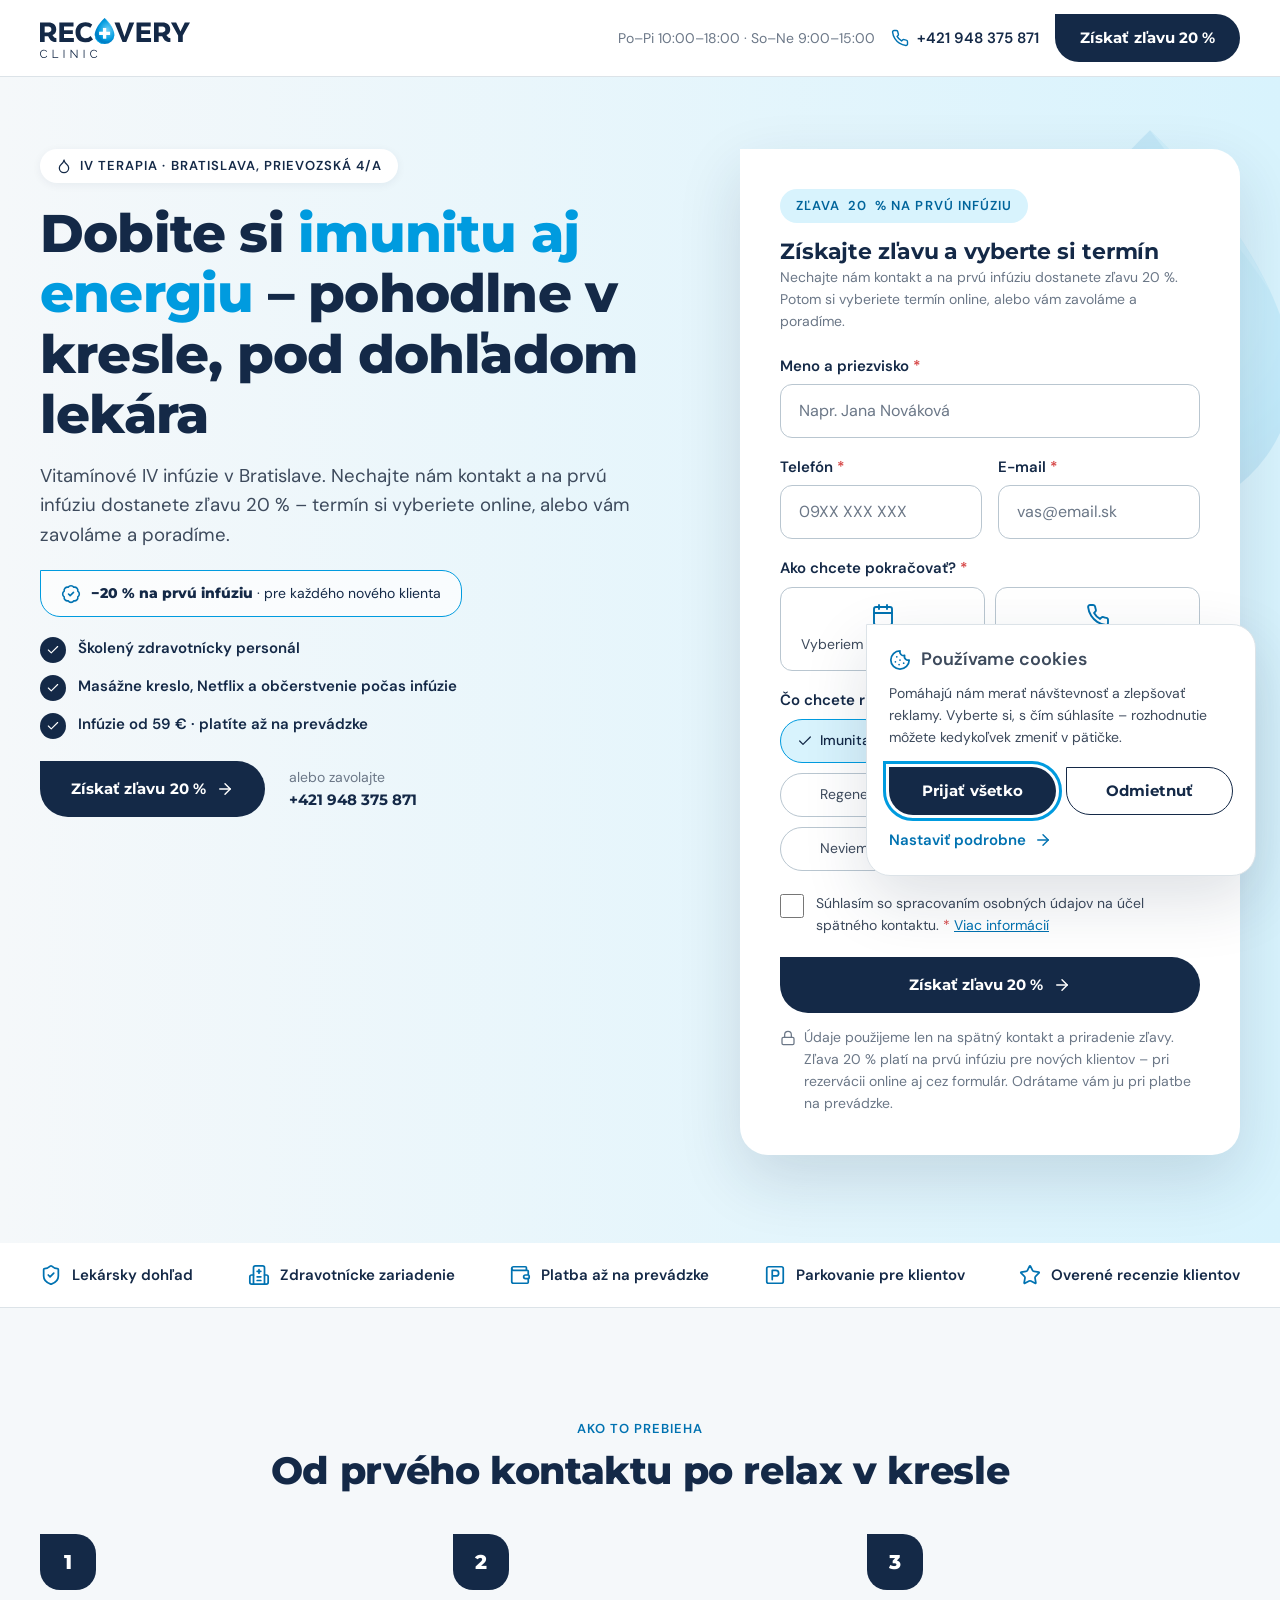
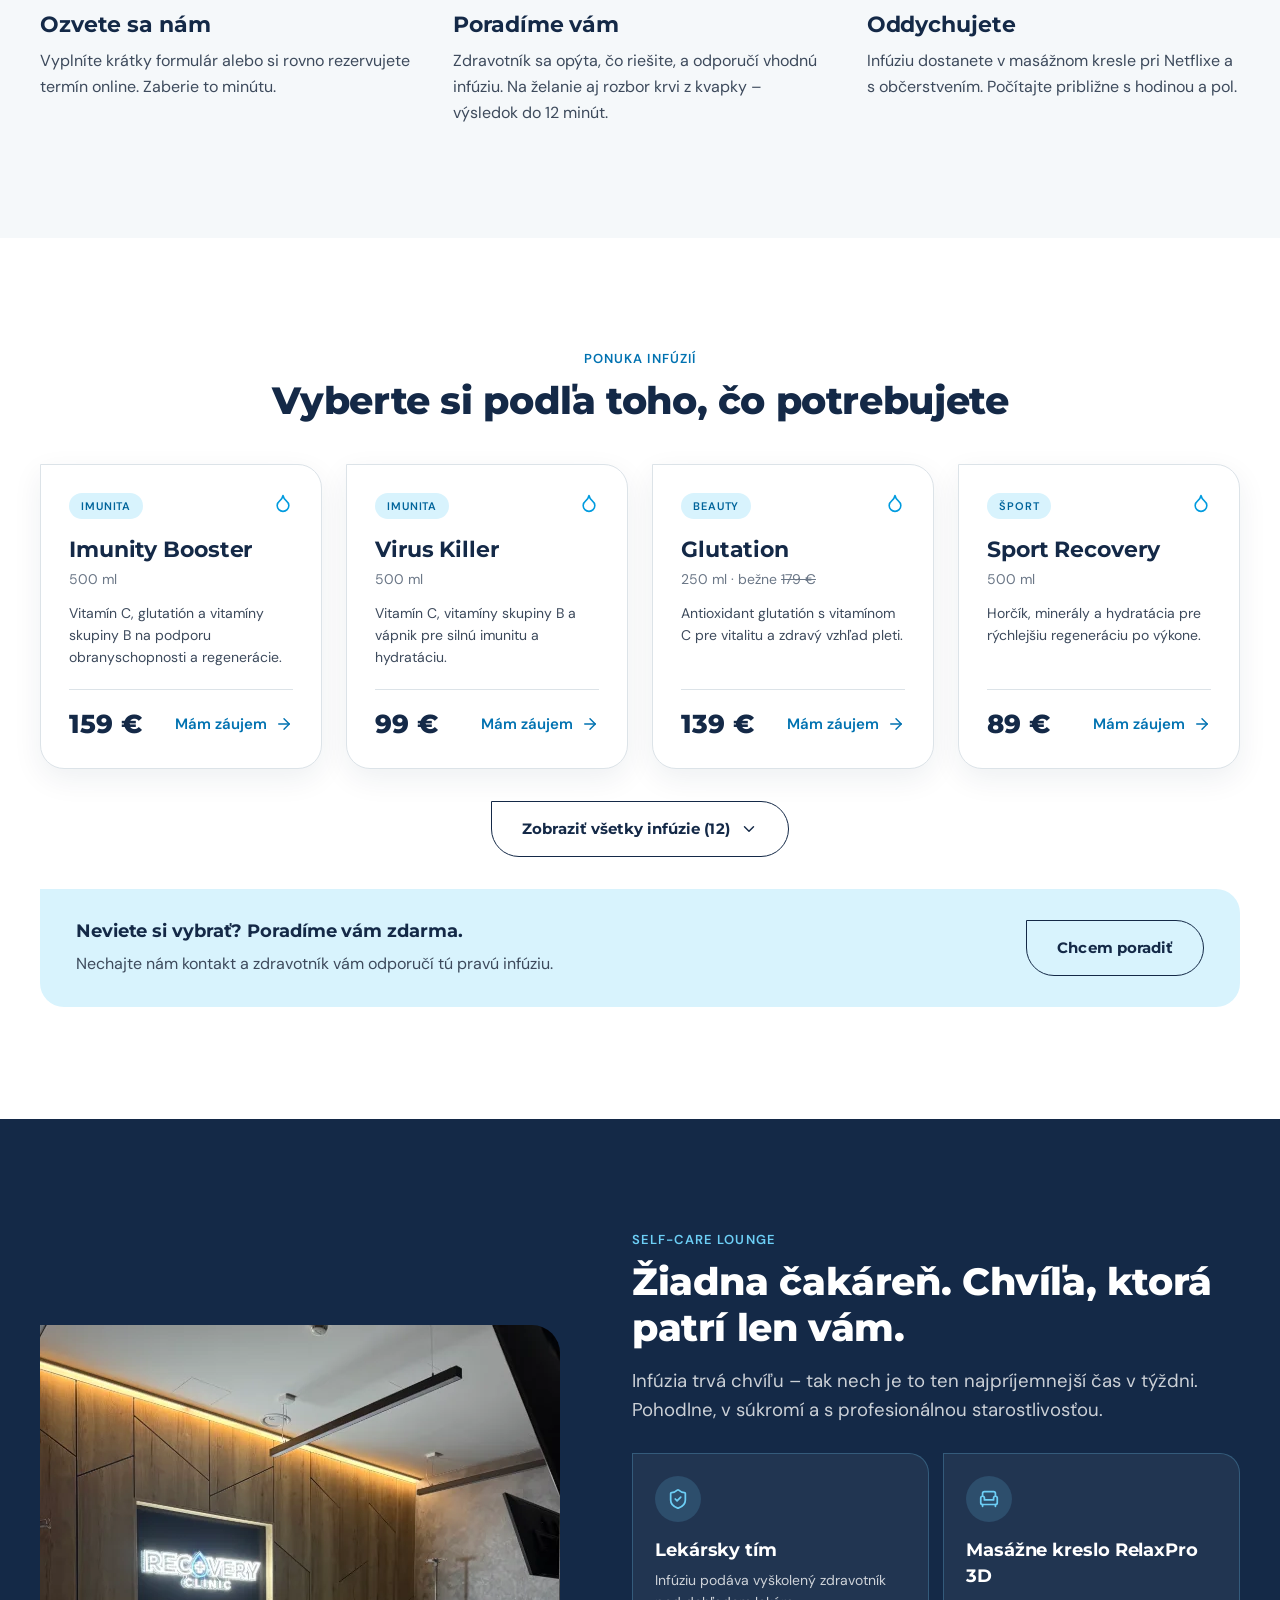
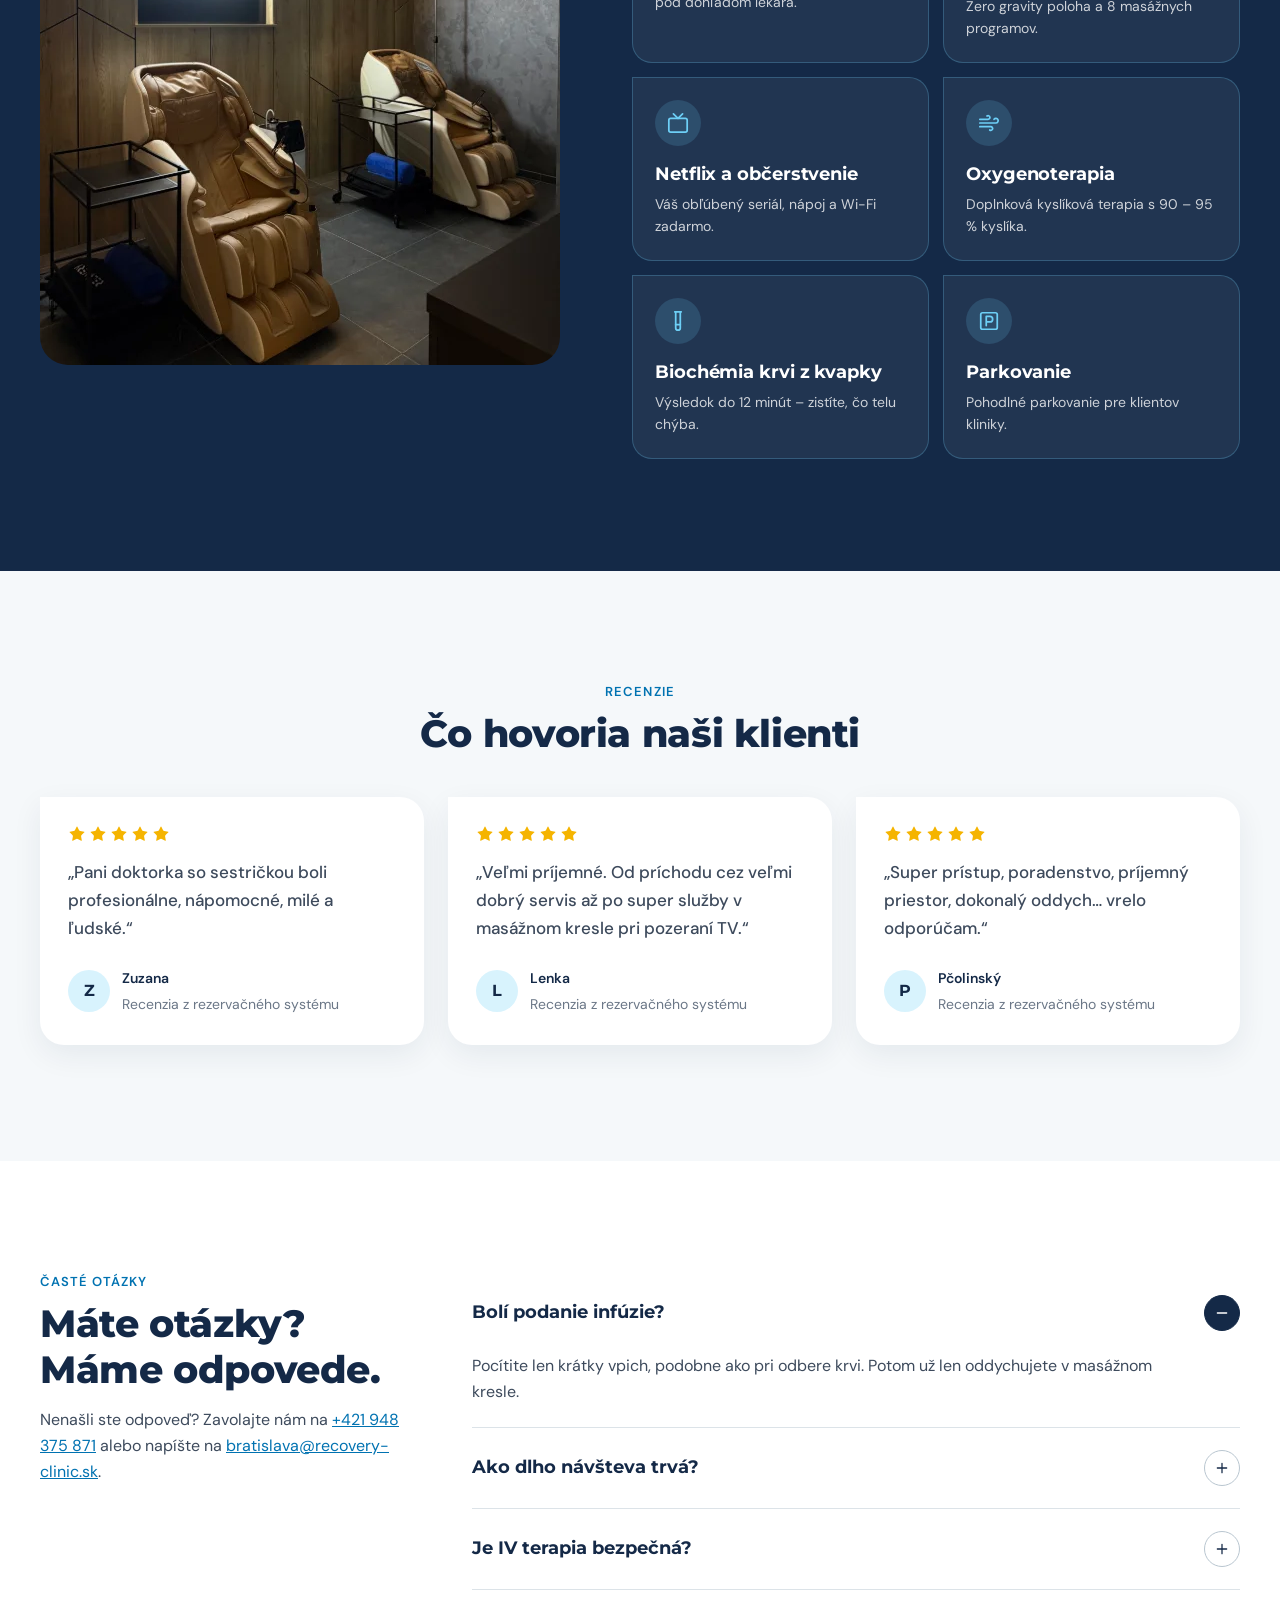
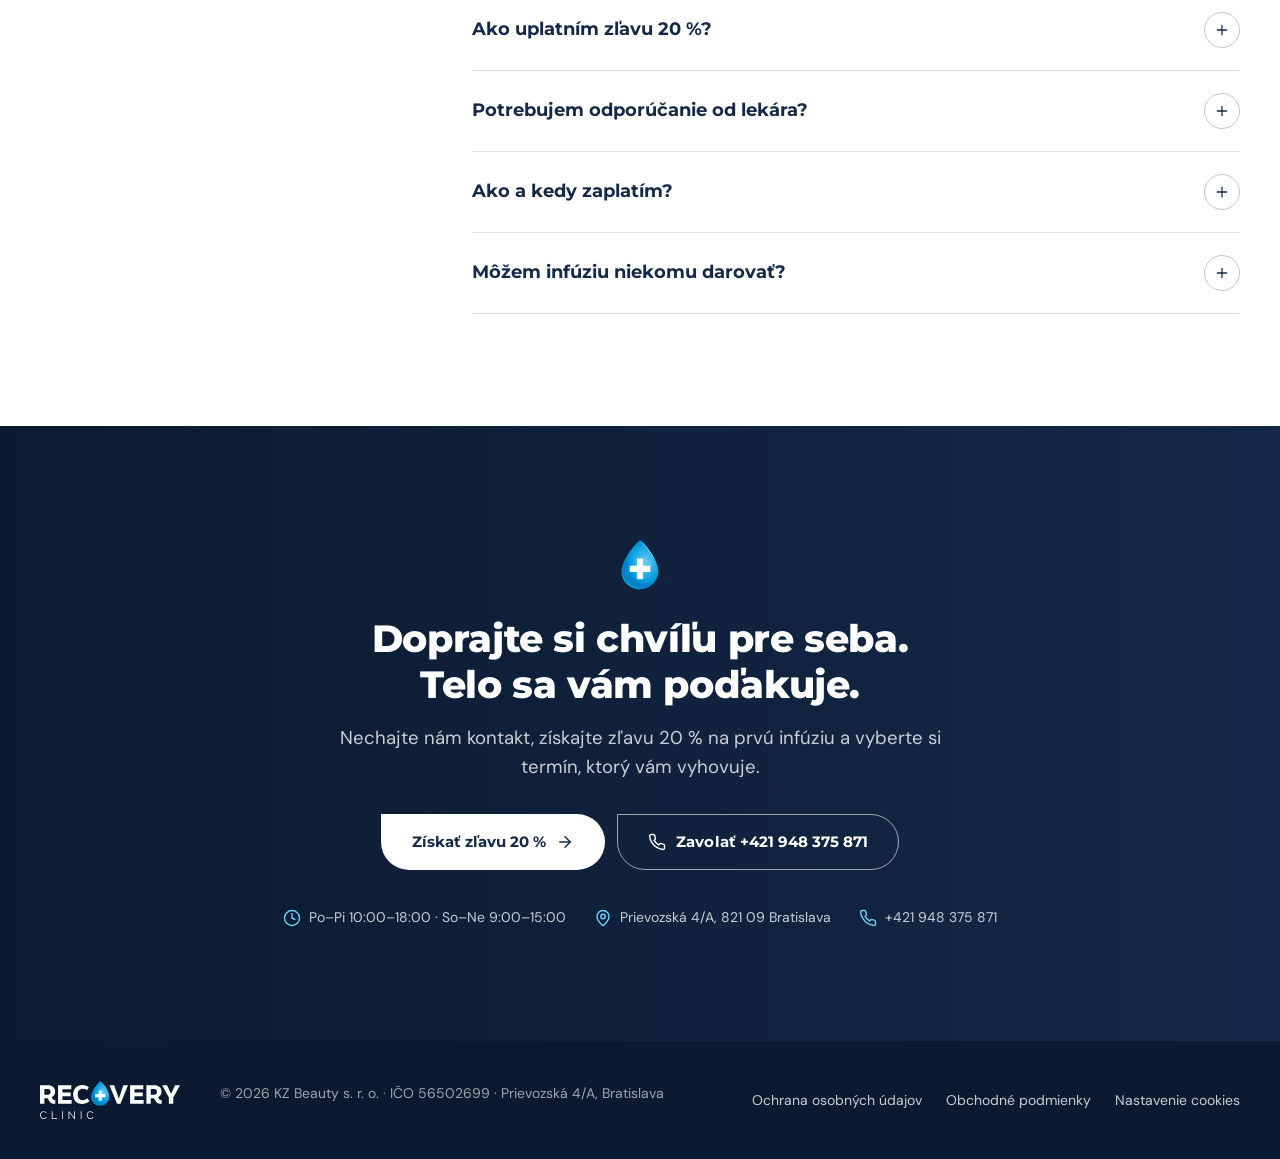
==== index.html @ 376826c5 "fix: load the lounge photo immediately instead of lazily Jumping to the section, as an anchor link d" ====
<!DOCTYPE html>
<html lang="sk">
<head>
  <meta charset="utf-8">
  <meta name="viewport" content="width=device-width, initial-scale=1, viewport-fit=cover">

  <title>IV infúzie Bratislava – zľava 20 % na prvú | Recovery Clinic</title>
  <meta name="description" content="Vitamínové IV infúzie v masážnom kresle, pod dohľadom lekára. Na prvú infúziu máte zľavu 20 % – pri rezervácii online aj cez formulár. Prievozská 4/A.">

  <!-- ===== SEO a zdieľanie ================================================
       POZOR: meta tagy sa čítajú bez JavaScriptu, takže doménu sem treba
       doplniť RUČNE – nedá sa načítať z config.js.
       TODO: domena – nahraď https://TODO-domena.sk skutočnou doménou
       na všetkých 4 miestach nižšie (canonical, og:url, og:image, JSON-LD). -->

  <!-- Stránka je čisto pre PPC. Organické pozície má vlastniť hlavný web
       bratislava.recovery-clinic.sk – indexovaná LP by s ním súperila
       o tie isté dopyty a varianty ?v= by vyrábali duplicity.
       Reklamné systémy (Google AdsBot, Meta) stránku prečítajú aj tak.
       Ak by sa klient rozhodol inak, zmeň na: content="index, follow". -->
  <meta name="robots" content="noindex, follow">
  <link rel="canonical" href="https://TODO-domena.sk/">

  <meta name="theme-color" content="#142947">

  <meta property="og:type" content="website">
  <meta property="og:locale" content="sk_SK">
  <meta property="og:site_name" content="Recovery Clinic Bratislava">
  <meta property="og:title" content="Dobite si imunitu aj energiu – IV infúzie v Bratislave">
  <meta property="og:description" content="Poradíme s výberom infúzie a na prvú máte zľavu 20 % – aj pri rezervácii online. Masážne kreslo, Netflix a lekársky dohľad.">
  <meta property="og:url" content="https://TODO-domena.sk/">
  <!-- TODO: vyexportovať og-image.jpg 1200×630 z Figmy do assets/img/
       a prepnúť na https://TODO-domena.sk/assets/img/og-image.jpg
       Dovtedy dočasne fotka z hlavného webu kliniky. -->
  <meta property="og:image" content="https://bratislava.recovery-clinic.sk/wp-content/uploads/2024/02/WhatsApp-Image-2024-02-21-at-17.47.06-1.jpeg">
  <meta property="og:image:alt" content="Recovery Clinic Bratislava – podávanie IV infúzie v masážnom kresle">
  <meta name="twitter:card" content="summary_large_image">

  <link rel="icon" href="assets/img/favicon.svg" type="image/svg+xml">
  <link rel="apple-touch-icon" href="assets/img/apple-touch-icon.png">

  <!-- Štruktúrované dáta pre vyhľadávače a mapy -->
  <script type="application/ld+json">
  {
    "@context": "https://schema.org",
    "@type": "MedicalClinic",
    "name": "Recovery Clinic Bratislava",
    "url": "https://TODO-domena.sk/",
    "telephone": "+421948375871",
    "email": "bratislava@recovery-clinic.sk",
    "priceRange": "59 € – 199 €",
    "image": "https://bratislava.recovery-clinic.sk/wp-content/uploads/2024/02/WhatsApp-Image-2024-02-21-at-17.47.06-1.jpeg",
    "address": {
      "@type": "PostalAddress",
      "streetAddress": "Prievozská 4/A",
      "addressLocality": "Bratislava",
      "postalCode": "821 09",
      "addressCountry": "SK"
    },
    "geo": {
      "@type": "GeoCoordinates",
      "latitude": 48.145988,
      "longitude": 17.138776
    },
    "openingHoursSpecification": [
      {
        "@type": "OpeningHoursSpecification",
        "dayOfWeek": ["Monday", "Tuesday", "Wednesday", "Thursday", "Friday"],
        "opens": "10:00",
        "closes": "18:00"
      },
      {
        "@type": "OpeningHoursSpecification",
        "dayOfWeek": ["Saturday", "Sunday"],
        "opens": "09:00",
        "closes": "15:00"
      }
    ]
  }
  </script>

  <!-- ===== Consent Mode v2 – predvolený stav =============================
       Musí byť PRED GTM, inak by sa prvé hity odoslali bez súhlasu.
       Všetko okrem nevyhnutných cookies je zakázané, kým návštevník
       nerozhodne. wait_for_update dá GTM 500 ms na uloženú voľbu. -->
  <script>
    window.dataLayer = window.dataLayer || [];
    function gtag(){ dataLayer.push(arguments); }

    gtag('consent', 'default', {
      ad_storage: 'denied',
      ad_user_data: 'denied',
      ad_personalization: 'denied',
      analytics_storage: 'denied',
      functionality_storage: 'granted',
      security_storage: 'granted',
      wait_for_update: 500
    });
    gtag('set', 'ads_data_redaction', true);
    gtag('set', 'url_passthrough', true);

    // Ak už návštevník rozhodol, aplikuj jeho voľbu HNEĎ – ešte pred GTM.
    try {
      var rcConsent = JSON.parse(localStorage.getItem('rc_consent_v1'));
      if (rcConsent) {
        gtag('consent', 'update', {
          analytics_storage: rcConsent.analytics ? 'granted' : 'denied',
          ad_storage: rcConsent.marketing ? 'granted' : 'denied',
          ad_user_data: rcConsent.marketing ? 'granted' : 'denied',
          ad_personalization: rcConsent.marketing ? 'granted' : 'denied'
        });
      }
    } catch (e) { /* poškodený záznam – ostane predvolené „denied" */ }
  </script>

  <!-- ===== Google Tag Manager =============================================
       VLASTNÝ kontajner len pre túto landing page – zámerne nie ten,
       ktorý beží na WP webe a v Apponiu. Meta pixel na tejto stránke
       nesmie byť v zdravotnej kategórii, preto ju držíme oddelene.

       Tagy nastavuje Daniel v GTM podľa docs/tracking-plan.md –
       v kóde stránky nie sú žiadne gtag ani fbq volania.

       ID je tu natvrdo zámerne: keby sa čítalo z config.js, musel by sa
       config.js načítať synchrónne a blokoval by vykreslenie stránky.

       TODO: nové GTM ID – nahraď GTM-XXXXXXX na TROCH miestach:
       tu, v <noscript> iframe hneď za <body> a v config.js (gtmId). -->
  <script>
    (function(w,d,s,l,i){w[l]=w[l]||[];w[l].push({'gtm.start':new Date().getTime(),event:'gtm.js'});
    var f=d.getElementsByTagName(s)[0],j=d.createElement(s),dl=l!='dataLayer'?'&l='+l:'';
    j.async=true;j.src='https://www.googletagmanager.com/gtm.js?id='+i+dl;f.parentNode.insertBefore(j,f);
    })(window,document,'script','dataLayer','GTM-XXXXXXX');
  </script>

  <!-- Fonty hostujeme lokálne (GDPR + rýchlosť). Preload len tie dva rezy,
       ktoré sú vidno hneď v hero – zvyšok sa načíta bežne. -->
  <link rel="preload" href="assets/fonts/montserrat-latin-800.woff2" as="font" type="font/woff2" crossorigin>
  <link rel="preload" href="assets/fonts/dm-sans-latin-400.woff2" as="font" type="font/woff2" crossorigin>

  <link rel="stylesheet" href="assets/css/styles.css">

  <!-- Poradie je dôležité: infusions-ui.js musí vykresliť karty skôr,
       než na ne app.js napojí bodky carouselu. -->
  <script src="assets/js/config.js" defer></script>
  <script src="assets/js/infusions.js" defer></script>
  <script src="assets/js/consent.js" defer></script>
  <script src="assets/js/infusions-ui.js" defer></script>
  <script src="assets/js/app.js" defer></script>
  <script src="assets/js/form.js" defer></script>
</head>
<body>

<!-- Google Tag Manager (noscript) – musí byť hneď za <body>.
     TODO: nové GTM ID -->
<noscript><iframe src="https://www.googletagmanager.com/ns.html?id=GTM-XXXXXXX"
  height="0" width="0" style="display:none;visibility:hidden"></iframe></noscript>

<a class="skip-link" href="#formular">Preskočiť na formulár</a>

<!-- ==========================================================================
     SPRITE IKON (Lucide) – vloží sa raz, používa sa cez <use href="#i-nazov">.
     Je to inline SVG, takže nejde o ďalší HTTP request.
     ========================================================================== -->
<svg class="visually-hidden" aria-hidden="true" focusable="false" xmlns="http://www.w3.org/2000/svg">
  <symbol id="i-arrow-right" viewBox="0 0 24 24"><path d="M5 12h14"/><path d="m12 5 7 7-7 7"/></symbol>
  <symbol id="i-check" viewBox="0 0 24 24"><path d="M20 6 9 17l-5-5"/></symbol>
  <symbol id="i-phone" viewBox="0 0 24 24"><path d="M22 16.92v3a2 2 0 0 1-2.18 2 19.79 19.79 0 0 1-8.63-3.07 19.5 19.5 0 0 1-6-6 19.79 19.79 0 0 1-3.07-8.67A2 2 0 0 1 4.11 2h3a2 2 0 0 1 2 1.72 12.84 12.84 0 0 0 .7 2.81 2 2 0 0 1-.45 2.11L8.09 9.91a16 16 0 0 0 6 6l1.27-1.27a2 2 0 0 1 2.11-.45 12.84 12.84 0 0 0 2.81.7A2 2 0 0 1 22 16.92z"/></symbol>
  <symbol id="i-shield-check" viewBox="0 0 24 24"><path d="M20 13c0 5-3.5 7.5-7.66 8.95a1 1 0 0 1-.67-.01C7.5 20.5 4 18 4 13V6a1 1 0 0 1 1-1c2 0 4.5-1.2 6.24-2.72a1.17 1.17 0 0 1 1.52 0C14.51 3.81 17 5 19 5a1 1 0 0 1 1 1z"/><path d="m9 12 2 2 4-4"/></symbol>
  <symbol id="i-hospital" viewBox="0 0 24 24"><path d="M12 6v4"/><path d="M14 14h-4"/><path d="M14 18h-4"/><path d="M14 8h-4"/><path d="M18 12h2a2 2 0 0 1 2 2v6a2 2 0 0 1-2 2H4a2 2 0 0 1-2-2v-6a2 2 0 0 1 2-2h2"/><path d="M18 22V4a2 2 0 0 0-2-2H8a2 2 0 0 0-2 2v18"/></symbol>
  <symbol id="i-wallet" viewBox="0 0 24 24"><path d="M19 7V4a1 1 0 0 0-1-1H5a2 2 0 0 0 0 4h15a1 1 0 0 1 1 1v4h-3a2 2 0 0 0 0 4h3a1 1 0 0 0 1-1v-2a1 1 0 0 0-1-1"/><path d="M3 5v14a2 2 0 0 0 2 2h15a1 1 0 0 0 1-1v-4"/></symbol>
  <symbol id="i-square-parking" viewBox="0 0 24 24"><rect width="18" height="18" x="3" y="3" rx="2"/><path d="M9 17V7h4a3 3 0 0 1 0 6H9"/></symbol>
  <symbol id="i-star" viewBox="0 0 24 24"><path d="M11.525 2.295a.53.53 0 0 1 .95 0l2.31 4.679a2.123 2.123 0 0 0 1.595 1.16l5.166.756a.53.53 0 0 1 .294.904l-3.736 3.638a2.123 2.123 0 0 0-.611 1.878l.882 5.14a.53.53 0 0 1-.771.56l-4.618-2.428a2.122 2.122 0 0 0-1.973 0L6.396 21.01a.53.53 0 0 1-.77-.56l.881-5.139a2.122 2.122 0 0 0-.611-1.879L2.16 9.795a.53.53 0 0 1 .294-.906l5.165-.755a2.122 2.122 0 0 0 1.597-1.16z"/></symbol>
  <symbol id="i-droplet" viewBox="0 0 24 24"><path d="M12 22a7 7 0 0 0 7-7c0-2-1-3.9-3-5.5s-3.5-4-4-6.5c-.5 2.5-2 4.9-4 6.5C6 11.1 5 13 5 15a7 7 0 0 0 7 7z"/></symbol>
  <symbol id="i-lock" viewBox="0 0 24 24"><rect width="18" height="11" x="3" y="11" rx="2" ry="2"/><path d="M7 11V7a5 5 0 0 1 10 0v4"/></symbol>
  <symbol id="i-armchair" viewBox="0 0 24 24"><path d="M19 9V6a2 2 0 0 0-2-2H7a2 2 0 0 0-2 2v3"/><path d="M3 16a2 2 0 0 0 2 2h14a2 2 0 0 0 2-2v-5a2 2 0 0 0-4 0v2H7v-2a2 2 0 0 0-4 0z"/><path d="M5 18v2"/><path d="M19 18v2"/></symbol>
  <symbol id="i-tv" viewBox="0 0 24 24"><rect width="20" height="15" x="2" y="7" rx="2" ry="2"/><path d="m17 2-5 5-5-5"/></symbol>
  <symbol id="i-wind" viewBox="0 0 24 24"><path d="M12.8 19.6A2 2 0 1 0 14 16H2"/><path d="M17.5 8a2.5 2.5 0 1 1 2 4H2"/><path d="M9.8 4.4A2 2 0 1 1 11 8H2"/></symbol>
  <symbol id="i-test-tube" viewBox="0 0 24 24"><path d="M14.5 2v17.5c0 1.4-1.1 2.5-2.5 2.5s-2.5-1.1-2.5-2.5V2"/><path d="M8.5 2h7"/><path d="M14.5 16h-5"/></symbol>
  <symbol id="i-badge-check" viewBox="0 0 24 24"><path d="M3.85 8.62a4 4 0 0 1 4.78-4.77 4 4 0 0 1 6.74 0 4 4 0 0 1 4.78 4.78 4 4 0 0 1 0 6.74 4 4 0 0 1-4.77 4.78 4 4 0 0 1-6.75 0 4 4 0 0 1-4.78-4.77 4 4 0 0 1 0-6.76Z"/><path d="m9 12 2 2 4-4"/></symbol>
  <symbol id="i-x" viewBox="0 0 24 24"><path d="M18 6 6 18"/><path d="m6 6 12 12"/></symbol>
  <symbol id="i-calendar" viewBox="0 0 24 24"><path d="M8 2v4"/><path d="M16 2v4"/><rect width="18" height="18" x="3" y="4" rx="2"/><path d="M3 10h18"/></symbol>
  <symbol id="i-chevron-down" viewBox="0 0 24 24"><path d="m6 9 6 6 6-6"/></symbol>
  <symbol id="i-clock" viewBox="0 0 24 24"><circle cx="12" cy="12" r="10"/><path d="M12 6v6l4 2"/></symbol>
  <symbol id="i-map-pin" viewBox="0 0 24 24"><path d="M20 10c0 4.993-5.539 10.193-7.399 11.799a1 1 0 0 1-1.202 0C9.539 20.193 4 14.993 4 10a8 8 0 0 1 16 0"/><circle cx="12" cy="10" r="3"/></symbol>
  <symbol id="i-cookie" viewBox="0 0 24 24"><path d="M12 2a10 10 0 1 0 10 10 4 4 0 0 1-5-5 4 4 0 0 1-5-5"/><path d="M8.5 8.5v.01"/><path d="M16 15.5v.01"/><path d="M12 12v.01"/><path d="M11 17v.01"/><path d="M7 14v.01"/></symbol>
</svg>


<!-- ==========================================================================
     HLAVIČKA – žiadne menu, len logo, hodiny, telefón a rezervácia.
     Každý ďalší odkaz by bol únik z konverzie.
     ========================================================================== -->
<header class="header" id="hlavicka">
  <div class="container header__inner">
    <a class="header__logo" href="#top" aria-label="Recovery Clinic Bratislava – na začiatok stránky">
      <img src="assets/img/logo.svg" alt="Recovery Clinic" width="150" height="41">
    </a>

    <div class="header__right">
      <span class="header__hours" data-hours>Po–Pi 10:00–18:00 · So–Ne 9:00–15:00</span>

      <!-- Desktop: telefón ako text -->
      <a class="header__phone" href="tel:+421948375871" data-phone-link
         data-track="phone_click" data-location="header">
        <svg class="ico" aria-hidden="true"><use href="#i-phone"/></svg>
        <span data-phone-display>+421 948 375 871</span>
      </a>

      <!-- Mobil: okrúhle tlačidlo s ikonou -->
      <a class="btn btn--secondary btn--icon header__phone-icon" href="tel:+421948375871"
         data-phone-link data-track="phone_click" data-location="header"
         aria-label="Zavolať +421 948 375 871">
        <svg class="ico" aria-hidden="true"><use href="#i-phone"/></svg>
      </a>

      <!-- Len desktop – na mobile konverziu nesie sticky lišta dole -->
      <a class="btn btn--primary btn--sm header__book" href="#formular" data-scroll-form>
        <span>Získať zľavu <span data-discount>20</span> %</span>
      </a>
    </div>
  </div>
</header>


<main>

<!-- ==========================================================================
     HERO – prvá obrazovka. Na mobile musí byť vidno H1, benefity a obe tlačidlá.
     Formulár je na desktope v pravom stĺpci, na mobile pod pásom dôvery.
     ========================================================================== -->
<section class="hero" id="top" data-section="hero">
  <!-- Dekoratívna kvapka zo značky -->
  <img class="hero__drop" src="assets/img/favicon.svg" alt="" aria-hidden="true" width="420" height="420">

  <div class="container hero__inner">

    <div class="hero__text">
      <p class="pill pill--white hero__eyebrow">
        <svg class="ico" aria-hidden="true"><use href="#i-droplet"/></svg>
        <span class="is-desktop">IV terapia · Bratislava, Prievozská 4/A</span>
        <span class="is-mobile">IV terapia · Bratislava</span>
      </p>

      <!-- H1 sa mení podľa ?v= v URL (varianty v config.js).
           Bez JS ostane tento default – variant „a" (imunita). -->
      <h1 data-h1>Dobite si <span class="hl">imunitu aj energiu</span> – pohodlne v kresle, pod dohľadom lekára</h1>

      <p class="body-l hero__sub" data-sub>
        <span class="is-desktop">Vitamínové IV infúzie v Bratislave. Nechajte nám kontakt
          a na prvú infúziu dostanete zľavu <span data-discount>20</span> % – termín si vyberiete
          online, alebo vám zavoláme a poradíme.</span>
        <span class="is-mobile">Vitamínové IV infúzie v Bratislave. Nechajte nám kontakt
          a na prvú infúziu dostanete zľavu <span data-discount>20</span> %.</span>
      </p>

      <!-- Zľava platí pre každého nového klienta, nie je podmienená formulárom -->
      <p class="hero__discount">
        <svg class="ico" aria-hidden="true"><use href="#i-badge-check"/></svg>
        <span><b>−<span data-discount>20</span> % na prvú infúziu</b> · pre každého nového klienta</span>
      </p>

      <ul class="hero__benefits">
        <li>
          <svg class="ico" aria-hidden="true"><use href="#i-check"/></svg>
          <span>Školený zdravotnícky personál</span>
        </li>
        <li>
          <svg class="ico" aria-hidden="true"><use href="#i-check"/></svg>
          <span>Masážne kreslo, Netflix a občerstvenie<span class="is-desktop"> počas infúzie</span></span>
        </li>
        <li>
          <svg class="ico" aria-hidden="true"><use href="#i-check"/></svg>
          <span>Infúzie od 59 € · platíte až na prevádzke</span>
        </li>
      </ul>

      <div class="hero__cta">
        <!-- Desktop aj mobil vedú na formulár – do Apponia sa dá dostať až
             zo stavu Úspech, aby každá rezervácia prešla cez lead. -->
        <a class="btn btn--primary is-desktop-btn" href="#formular" data-scroll-form>
          <span>Získať zľavu <span data-discount>20</span> %</span>
          <svg class="ico" aria-hidden="true"><use href="#i-arrow-right"/></svg>
        </a>
        <a class="btn btn--primary is-mobile-btn" href="#formular" data-scroll-form>
          <span>Získať zľavu <span data-discount>20</span> % a termín</span>
          <svg class="ico" aria-hidden="true"><use href="#i-arrow-right"/></svg>
        </a>

        <!-- Mobil: druhé tlačidlo vedie na ponuku infúzií -->
        <a class="btn btn--secondary is-mobile-btn" href="#infuzie">
          Pozrieť ponuku infúzií
        </a>

        <!-- Desktop: namiesto druhého tlačidla telefón -->
        <p class="hero__cta-note">
          alebo zavolajte<br>
          <a href="tel:+421948375871" data-phone-link data-track="phone_click" data-location="hero">
            <span data-phone-display>+421 948 375 871</span>
          </a>
        </p>
      </div>

      <!-- Pás dôvery – mobilná verzia (pilulky). Desktopová je samostatná sekcia nižšie. -->
      <div class="hero__trust">
        <ul>
          <li><svg class="ico" aria-hidden="true"><use href="#i-shield-check"/></svg>Lekársky dohľad</li>
          <li><svg class="ico" aria-hidden="true"><use href="#i-wallet"/></svg>Platba na mieste</li>
          <li><svg class="ico" aria-hidden="true"><use href="#i-square-parking"/></svg>Parkovanie</li>
          <li><svg class="ico" aria-hidden="true"><use href="#i-hospital"/></svg>Zdravotnícke zariadenie</li>
        </ul>
      </div>
    </div>

    <!-- ===== FORMULÁR ===== -->
    <div class="hero__form" id="formular" data-section="formular">
      <div class="form-card" data-form-card>

        <!-- Testovací režim: zobrazí sa, kým nie je v config.js vyplnený formEndpoint -->
        <p class="form-testmode" hidden data-testmode>
          TESTOVACÍ REŽIM – údaje sa nikam neposlali
        </p>

        <p class="pill form-card__badge">Zľava <span data-discount>20</span> % na prvú infúziu</p>
        <h2 class="h3">Získajte zľavu a vyberte si termín</h2>
        <p class="body-s muted form-card__intro">
          Nechajte nám kontakt a na prvú infúziu dostanete zľavu <span data-discount>20</span> %.
          Potom si vyberiete termín online, alebo vám zavoláme a poradíme.
        </p>

        <form id="lead-form" novalidate>
          <div class="field">
            <label class="field__label" for="f-name">Meno a priezvisko <span class="field__req">*</span></label>
            <input class="input" type="text" id="f-name" aria-describedby="e-name" name="name" autocomplete="name"
                   placeholder="Napr. Jana Nováková" required>
            <p class="field__error" id="e-name"></p>
          </div>

          <div class="field-row">
            <div class="field">
              <label class="field__label" for="f-phone">Telefón <span class="field__req">*</span></label>
              <input class="input" type="tel" id="f-phone" aria-describedby="e-phone" name="phone" inputmode="tel"
                     autocomplete="tel" placeholder="09XX XXX XXX" required>
              <p class="field__error" id="e-phone"></p>
            </div>

            <div class="field">
              <label class="field__label" for="f-email">E-mail <span class="field__req">*</span></label>
              <input class="input" type="email" id="f-email" aria-describedby="e-email" name="email" autocomplete="email"
                     placeholder="vas@email.sk" required>
              <p class="field__error" id="e-email"></p>
            </div>
          </div>

          <!-- Ako chce človek pokračovať. Od tejto voľby závisí text tlačidla
               aj to, ktorý stav Úspech sa po odoslaní zobrazí. -->
          <fieldset class="segmented-wrap">
            <legend class="field__label">Ako chcete pokračovať? <span class="field__req">*</span></legend>
            <div class="segmented">
              <span class="segment">
                <input type="radio" id="p-online" name="lead_path" value="online"
                       aria-describedby="e-path" required>
                <label for="p-online">
                  <svg class="ico" aria-hidden="true"><use href="#i-calendar"/></svg>
                  <span>Vyberiem si termín online</span>
                </label>
              </span>
              <span class="segment">
                <input type="radio" id="p-call" name="lead_path" value="call"
                       aria-describedby="e-path" required>
                <label for="p-call">
                  <svg class="ico" aria-hidden="true"><use href="#i-phone"/></svg>
                  <span>Zavolajte mi</span>
                </label>
              </span>
            </div>
            <p class="field__error" id="e-path"></p>
          </fieldset>

          <!-- Vybraná infúzia – naplní ju tlačidlo „Mám záujem" pri kartách.
               Hodnota ide len do Google Sheetu, nikdy do dataLayeru. -->
          <input type="hidden" name="infusion" id="f-infusion" value="">
          <p class="selected-infusion" hidden data-selected-infusion>
            <span>Vybraná infúzia: <b data-selected-infusion-name></b></span>
            <button type="button" class="selected-infusion__clear" data-clear-infusion
                    aria-label="Zrušiť výber infúzie">
              <svg class="ico" aria-hidden="true"><use href="#i-x"/></svg>
            </button>
          </p>

          <!-- Chipy sú obyčajné checkboxy – fungujú klávesnicou aj bez JS.
               Hodnoty sa posielajú LEN do Google Sheetu, nikdy do dataLayeru
               ani do URL (zdravotné údaje). -->
          <fieldset class="chips-wrap">
            <legend class="field__label">Čo chcete riešiť? <span class="muted">(nepovinné)</span></legend>
            <div class="chips">
              <span class="chip">
                <input type="checkbox" id="c-imunita" name="interest" value="imunita">
                <label for="c-imunita"><svg class="ico chip__check" aria-hidden="true"><use href="#i-check"/></svg>Imunita</label>
              </span>
              <span class="chip">
                <input type="checkbox" id="c-unava" name="interest" value="unava">
                <label for="c-unava"><svg class="ico chip__check" aria-hidden="true"><use href="#i-check"/></svg>Únava a energia</label>
              </span>
              <span class="chip">
                <input type="checkbox" id="c-sport" name="interest" value="sport">
                <label for="c-sport"><svg class="ico chip__check" aria-hidden="true"><use href="#i-check"/></svg>Regenerácia po športe</label>
              </span>
              <span class="chip">
                <input type="checkbox" id="c-beauty" name="interest" value="beauty">
                <label for="c-beauty"><svg class="ico chip__check" aria-hidden="true"><use href="#i-check"/></svg>Pleť a detox</label>
              </span>
              <span class="chip">
                <input type="checkbox" id="c-neviem" name="interest" value="neviem">
                <label for="c-neviem"><svg class="ico chip__check" aria-hidden="true"><use href="#i-check"/></svg>Neviem, poraďte</label>
              </span>
            </div>
          </fieldset>

          <div class="consent">
            <input type="checkbox" id="f-consent" name="consent" aria-describedby="e-consent" required>
            <label for="f-consent">
              Súhlasím so spracovaním osobných údajov na účel spätného kontaktu. <span class="field__req">*</span>
              <a href="#" data-privacy target="_blank" rel="noopener">Viac informácií</a>
            </label>
          </div>
          <p class="field__error" id="e-consent"></p>

          <!-- Honeypot – pasca na roboty. Človek toto pole nikdy neuvidí. -->
          <div class="hp" aria-hidden="true">
            <label for="f-company">Firma</label>
            <input type="text" id="f-company" name="company" tabindex="-1" autocomplete="off">
          </div>

          <!-- Chyba odoslania (sieť / server). Doplní ju form.js. -->
          <div class="form-error-box" hidden data-error-box role="alert"></div>

          <!-- Súhrn chýb len pre čítačky obrazovky -->
          <p class="visually-hidden" role="status" aria-live="polite" data-form-status></p>

          <button class="btn btn--primary btn--block" type="submit" data-submit>
            <span data-submit-label>Získať zľavu <span data-discount>20</span> %</span>
            <svg class="ico" aria-hidden="true"><use href="#i-arrow-right"/></svg>
          </button>

          <p class="form-card__secure">
            <svg class="ico" aria-hidden="true"><use href="#i-lock"/></svg>
            <span>Údaje použijeme len na spätný kontakt a priradenie zľavy.
              <span data-discount-terms></span></span>
          </p>
        </form>

        <noscript>
          <p class="body-s" style="margin-top:14px;color:var(--c-error)">
            Formulár vyžaduje JavaScript. Zavolajte nám prosím na
            <a href="tel:+421948375871">+421 948 375 871</a>.
          </p>
        </noscript>

      </div>
    </div>

  </div>
</section>


<!-- ===== PÁS DÔVERY (desktop) ===== -->
<section class="trust" data-section="dovera">
  <div class="container">
    <ul>
      <li><svg class="ico" aria-hidden="true"><use href="#i-shield-check"/></svg>Lekársky dohľad</li>
      <li><svg class="ico" aria-hidden="true"><use href="#i-hospital"/></svg>Zdravotnícke zariadenie</li>
      <li><svg class="ico" aria-hidden="true"><use href="#i-wallet"/></svg>Platba až na prevádzke</li>
      <li><svg class="ico" aria-hidden="true"><use href="#i-square-parking"/></svg>Parkovanie pre klientov</li>
      <li><svg class="ico" aria-hidden="true"><use href="#i-star"/></svg>Overené recenzie klientov</li>
    </ul>
  </div>
</section>


<!-- ==========================================================================
     AKO TO PREBIEHA
     ========================================================================== -->
<section class="section section--gray" id="ako-to-prebieha" data-section="ako-to-prebieha">
  <div class="container">
    <div class="section-head">
      <span class="eyebrow">Ako to prebieha</span>
      <h2>Od prvého kontaktu po relax v kresle</h2>
    </div>

    <div class="steps">
      <div class="step">
        <div class="step__badge" aria-hidden="true">1</div>
        <h3>Ozvete sa nám</h3>
        <p class="body-m">Vyplníte krátky formulár alebo si rovno rezervujete termín online. Zaberie to minútu.</p>
      </div>
      <div class="step">
        <div class="step__badge" aria-hidden="true">2</div>
        <h3>Poradíme vám</h3>
        <p class="body-m">Zdravotník sa opýta, čo riešite, a odporučí vhodnú infúziu. Na želanie aj rozbor krvi z kvapky – výsledok do 12 minút.</p>
      </div>
      <div class="step">
        <div class="step__badge" aria-hidden="true">3</div>
        <h3>Oddychujete</h3>
        <p class="body-m">Infúziu dostanete v masážnom kresle pri Netflixe a s občerstvením. Počítajte približne s hodinou a pol.</p>
      </div>
    </div>
  </div>
</section>


<!-- ==========================================================================
     INFÚZIE
     Ceny z webu kliniky k 15. 10. 2026, potvrdené klientom.
     ========================================================================== -->
<section class="section" id="infuzie" data-section="infuzie">
  <div class="container">
    <div class="section-head">
      <span class="eyebrow">Ponuka infúzií</span>
      <h2>Vyberte si podľa toho, čo potrebujete</h2>
    </div>

    <!-- Karty aj zoznam nižšie vykresľuje app.js z assets/js/infusions.js.
         Ceny ani názvy nemeň tu, ale v tom súbore. -->
    <div class="carousel carousel--4" data-carousel="infuzie" data-main-cards></div>
    <div class="dots" data-dots="infuzie" role="tablist" aria-label="Posun medzi infúziami"></div>

    <noscript>
      <p class="body-m" style="margin-top:24px">
        Zobrazenie ponuky vyžaduje JavaScript. Zavolajte nám prosím na
        <a href="tel:+421948375871">+421 948 375 871</a> a ponuku vám povieme.
      </p>
    </noscript>

    <p class="infusions-toggle">
      <button class="btn btn--secondary" type="button" data-infusions-toggle
              aria-expanded="false" aria-controls="vsetky-infuzie">
        <span data-infusions-toggle-label>Zobraziť všetky infúzie (12)</span>
        <svg class="ico infusions-toggle__chevron" aria-hidden="true"><use href="#i-chevron-down"/></svg>
      </button>
    </p>

    <div class="infusions-all" id="vsetky-infuzie" hidden>
      <div class="filters" role="group" aria-label="Filter infúzií podľa kategórie" data-filters></div>
      <div class="infusion-list" data-infusion-list></div>

      <p class="body-s muted infusions-note">
        Ďalšie špecializované infúzie vám odporučí zdravotník pri konzultácii.
        <a class="link-arrow" href="#formular" data-scroll-form data-chip="neviem">
          Poradiť sa <svg class="ico" aria-hidden="true"><use href="#i-arrow-right"/></svg>
        </a>
      </p>
    </div>

    <div class="choose-banner">
      <div>
        <h3 class="h4">Neviete si vybrať? Poradíme vám zdarma.</h3>
        <p class="body-m">Nechajte nám kontakt a zdravotník vám odporučí tú pravú infúziu.</p>
      </div>
      <a class="btn btn--secondary" href="#formular" data-scroll-form data-chip="neviem">Chcem poradiť</a>
    </div>
  </div>
</section>


<!-- ==========================================================================
     SELF-CARE LOUNGE (navy)
     ========================================================================== -->
<section class="section section--navy" id="lounge" data-section="lounge">
  <div class="container split split--lounge">
    <!-- Fotka lounge. Pri výmene zachovaj pomer strán 13:16 (520×640, 1040×1280)
         a obe prípony – WebP je hlavné, JPG je záloha pre staré prehliadače.

         Zámerne BEZ loading="lazy": je to jediná fotka na stránke (35 kB
         vo WebP) a pri skoku na sekciu – napríklad z odkazu s kotvou –
         sa odložené načítanie nemusí spustiť a ostal by prázdny rámček. -->
    <picture class="split__photo">
      <source type="image/webp"
              srcset="assets/img/lounge-520.webp 1x, assets/img/lounge-1040.webp 2x">
      <img src="assets/img/lounge-520.jpg"
           srcset="assets/img/lounge-520.jpg 1x, assets/img/lounge-1040.jpg 2x"
           width="520" height="640" decoding="async"
           alt="Lounge kliniky – dve béžové masážne kreslá pri drevenej stene s podsvieteným logom Recovery Clinic a stojanmi na infúzie">
    </picture>

    <div>
      <span class="eyebrow eyebrow--on-dark">Self-care lounge</span>
      <h2 class="on-dark" style="margin-top:10px">Žiadna čakáreň. Chvíľa, ktorá patrí len vám.</h2>
      <p class="body-l on-dark-soft" style="margin-top:16px">
        Infúzia trvá chvíľu – tak nech je to ten najpríjemnejší čas v týždni.
        Pohodlne, v súkromí a s profesionálnou starostlivosťou.
      </p>

      <div class="usp-grid">
        <div class="card-usp">
          <div class="card-usp__icon"><svg class="ico" aria-hidden="true"><use href="#i-shield-check"/></svg></div>
          <h3 class="h4">Lekársky tím</h3>
          <p>Infúziu podáva vyškolený zdravotník pod dohľadom lekára.</p>
        </div>
        <div class="card-usp">
          <div class="card-usp__icon"><svg class="ico" aria-hidden="true"><use href="#i-armchair"/></svg></div>
          <h3 class="h4">Masážne kreslo RelaxPro 3D</h3>
          <p>Zero gravity poloha a 8 masážnych programov.</p>
        </div>
        <div class="card-usp">
          <div class="card-usp__icon"><svg class="ico" aria-hidden="true"><use href="#i-tv"/></svg></div>
          <h3 class="h4">Netflix a občerstvenie</h3>
          <p>Váš obľúbený seriál, nápoj a Wi-Fi zadarmo.</p>
        </div>
        <div class="card-usp">
          <div class="card-usp__icon"><svg class="ico" aria-hidden="true"><use href="#i-wind"/></svg></div>
          <h3 class="h4">Oxygenoterapia</h3>
          <p>Doplnková kyslíková terapia s 90 – 95 % kyslíka.</p>
        </div>
        <div class="card-usp">
          <div class="card-usp__icon"><svg class="ico" aria-hidden="true"><use href="#i-test-tube"/></svg></div>
          <h3 class="h4">Biochémia krvi z kvapky</h3>
          <p>Výsledok do 12 minút – zistíte, čo telu chýba.</p>
        </div>
        <div class="card-usp">
          <div class="card-usp__icon"><svg class="ico" aria-hidden="true"><use href="#i-square-parking"/></svg></div>
          <h3 class="h4">Parkovanie</h3>
          <p>Pohodlné parkovanie pre klientov kliniky.</p>
        </div>
      </div>
    </div>
  </div>
</section>


<!-- ==========================================================================
     RECENZIE
     ========================================================================== -->
<section class="section section--gray" id="recenzie" data-section="recenzie">
  <div class="container">
    <div class="section-head">
      <span class="eyebrow">Recenzie</span>
      <h2>Čo hovoria naši klienti</h2>
    </div>

    <div class="carousel carousel--3" data-carousel="recenzie">
      <article class="card-review">
        <div class="card-review__stars" role="img" aria-label="Hodnotenie 5 z 5">
          <svg class="ico" aria-hidden="true"><use href="#i-star"/></svg>
          <svg class="ico" aria-hidden="true"><use href="#i-star"/></svg>
          <svg class="ico" aria-hidden="true"><use href="#i-star"/></svg>
          <svg class="ico" aria-hidden="true"><use href="#i-star"/></svg>
          <svg class="ico" aria-hidden="true"><use href="#i-star"/></svg>
        </div>
        <p class="quote card-review__text">„Pani doktorka so sestričkou boli profesionálne, nápomocné, milé a ľudské.“</p>
        <div class="card-review__author">
          <span class="card-review__avatar" aria-hidden="true">Z</span>
          <span>
            <span class="card-review__name">Zuzana</span><br>
            <span class="card-review__src">Recenzia z rezervačného systému</span>
          </span>
        </div>
      </article>

      <article class="card-review">
        <div class="card-review__stars" role="img" aria-label="Hodnotenie 5 z 5">
          <svg class="ico" aria-hidden="true"><use href="#i-star"/></svg>
          <svg class="ico" aria-hidden="true"><use href="#i-star"/></svg>
          <svg class="ico" aria-hidden="true"><use href="#i-star"/></svg>
          <svg class="ico" aria-hidden="true"><use href="#i-star"/></svg>
          <svg class="ico" aria-hidden="true"><use href="#i-star"/></svg>
        </div>
        <p class="quote card-review__text">„Veľmi príjemné. Od príchodu cez veľmi dobrý servis až po super služby v masážnom kresle pri pozeraní TV.“</p>
        <div class="card-review__author">
          <span class="card-review__avatar" aria-hidden="true">L</span>
          <span>
            <span class="card-review__name">Lenka</span><br>
            <span class="card-review__src">Recenzia z rezervačného systému</span>
          </span>
        </div>
      </article>

      <article class="card-review">
        <div class="card-review__stars" role="img" aria-label="Hodnotenie 5 z 5">
          <svg class="ico" aria-hidden="true"><use href="#i-star"/></svg>
          <svg class="ico" aria-hidden="true"><use href="#i-star"/></svg>
          <svg class="ico" aria-hidden="true"><use href="#i-star"/></svg>
          <svg class="ico" aria-hidden="true"><use href="#i-star"/></svg>
          <svg class="ico" aria-hidden="true"><use href="#i-star"/></svg>
        </div>
        <p class="quote card-review__text">„Super prístup, poradenstvo, príjemný priestor, dokonalý oddych… vrelo odporúčam.“</p>
        <div class="card-review__author">
          <span class="card-review__avatar" aria-hidden="true">P</span>
          <span>
            <span class="card-review__name">Pčolinský</span><br>
            <span class="card-review__src">Recenzia z rezervačného systému</span>
          </span>
        </div>
      </article>
    </div>

    <div class="dots" data-dots="recenzie" role="tablist" aria-label="Posun medzi recenziami"></div>

    <!-- Odkaz sa zobrazí, až keď bude v config.js vyplnené googleReviewsUrl -->
    <p class="center-link" hidden data-google-reviews-wrap>
      <a class="link-arrow" href="#" data-google-reviews>
        Ďalšie recenzie na Google
        <svg class="ico" aria-hidden="true"><use href="#i-arrow-right"/></svg>
      </a>
    </p>
  </div>
</section>


<!-- ==========================================================================
     FAQ – natívne <details>, funguje aj bez JS
     ========================================================================== -->
<section class="section" id="faq" data-section="faq">
  <div class="container faq">
    <div class="faq__intro">
      <span class="eyebrow">Časté otázky</span>
      <h2 style="margin-top:10px">Máte otázky? Máme odpovede.</h2>
      <p class="body-m">
        Nenašli ste odpoveď? Zavolajte nám na
        <a href="tel:+421948375871" data-phone-link data-track="phone_click" data-location="faq"><span data-phone-display>+421 948 375 871</span></a>
        alebo napíšte na <a href="mailto:bratislava@recovery-clinic.sk" data-email-link><span data-email>bratislava@recovery-clinic.sk</span></a>.
      </p>
    </div>

    <div class="faq__list">
      <details class="faq-item" open>
        <summary><span>Bolí podanie infúzie?</span></summary>
        <div class="faq-item__body body-m">Pocítite len krátky vpich, podobne ako pri odbere krvi. Potom už len oddychujete v masážnom kresle.</div>
      </details>

      <details class="faq-item">
        <summary><span>Ako dlho návšteva trvá?</span></summary>
        <div class="faq-item__body body-m">Počítajte približne s hodinou a pol vrátane krátkej konzultácie. Samotná infúzia trvá podľa typu a objemu.</div>
      </details>

      <details class="faq-item">
        <summary><span>Je IV terapia bezpečná?</span></summary>
        <div class="faq-item__body body-m">Infúzie podáva vyškolený zdravotnícky personál pod dohľadom lekára. Pred podaním sa vás opýtame na zdravotný stav.</div>
      </details>

      <details class="faq-item">
        <summary><span>Ako uplatním zľavu <span data-discount>20</span> %?</span></summary>
        <div class="faq-item__body body-m">Vyplňte formulár na tejto stránke. Zľavu máte zapísanú na meno – pri rezervácii použite rovnaký e-mail alebo telefón a zľavu uplatníte pri platbe na prevádzke.</div>
      </details>

      <details class="faq-item">
        <summary><span>Potrebujem odporúčanie od lekára?</span></summary>
        <div class="faq-item__body body-m">Nie. Stačí nám nechať kontakt – termín si vyberiete online alebo vám s výberom poradíme telefonicky.</div>
      </details>

      <details class="faq-item">
        <summary><span>Ako a kedy zaplatím?</span></summary>
        <div class="faq-item__body body-m">Platíte až na prevádzke, po rezervácii nič neplatíte vopred.</div>
      </details>

      <details class="faq-item">
        <summary><span>Môžem infúziu niekomu darovať?</span></summary>
        <div class="faq-item__body body-m">Áno. Ponúkame darčekové poukážky v hodnote 50 €, 100 € a 150 €. Viac vám povieme telefonicky alebo na prevádzke.</div>
      </details>
    </div>
  </div>
</section>


<!-- ==========================================================================
     ZÁVEREČNÁ VÝZVA
     ========================================================================== -->
<section class="section final" id="zaver" data-section="zaver">
  <div class="container">
    <img class="final__drop" src="assets/img/favicon.svg" alt="" aria-hidden="true" width="54" height="54" loading="lazy">
    <h2>Doprajte si chvíľu pre seba.<br>Telo sa vám poďakuje.</h2>
    <p class="body-l on-dark-soft final__sub">
      Nechajte nám kontakt, získajte zľavu <span data-discount>20</span> % na prvú infúziu
      a vyberte si termín, ktorý vám vyhovuje.
    </p>

    <div class="final__cta">
      <a class="btn btn--on-dark" href="#formular" data-scroll-form>
        <span>Získať zľavu <span data-discount>20</span> %</span>
        <svg class="ico" aria-hidden="true"><use href="#i-arrow-right"/></svg>
      </a>
      <a class="btn btn--outline-dark" href="tel:+421948375871" data-phone-link
         data-track="phone_click" data-location="final">
        <svg class="ico" aria-hidden="true"><use href="#i-phone"/></svg>
        <span>Zavolať <span data-phone-display>+421 948 375 871</span></span>
      </a>
    </div>

    <div class="final__info">
      <span><svg class="ico" aria-hidden="true"><use href="#i-clock"/></svg><span data-hours>Po–Pi 10:00–18:00 · So–Ne 9:00–15:00</span></span>
      <a href="#" data-maps target="_blank" rel="noopener">
        <svg class="ico" aria-hidden="true"><use href="#i-map-pin"/></svg>
        <span data-address>Prievozská 4/A, 821 09 Bratislava</span>
      </a>
      <a href="tel:+421948375871" data-phone-link data-track="phone_click" data-location="final">
        <svg class="ico" aria-hidden="true"><use href="#i-phone"/></svg>
        <span data-phone-display>+421 948 375 871</span>
      </a>
    </div>
  </div>
</section>

</main>


<!-- ==========================================================================
     PÄTIČKA
     ========================================================================== -->
<footer class="footer">
  <div class="container footer__inner">
    <div class="footer__logo">
      <img src="assets/img/logo-white.svg" alt="Recovery Clinic" width="140" height="38">
    </div>

    <p class="footer__legal">
      © <span data-year>2026</span> KZ Beauty s. r. o. · IČO 56502699 · Prievozská 4/A, Bratislava
    </p>

    <nav class="footer__links" aria-label="Právne informácie">
      <a href="#" data-privacy target="_blank" rel="noopener">Ochrana osobných údajov</a>
      <a href="#" data-terms target="_blank" rel="noopener">Obchodné podmienky</a>
      <button type="button" data-cookie-settings-button>Nastavenie cookies</button>
    </nav>
  </div>
</footer>


<!-- ==========================================================================
     STICKY LIŠTA (len mobil) – zobrazí sa, keď CTA v hero zmiznú z obrazovky.
     Logiku dopĺňa app.js vo fáze 2.
     ========================================================================== -->
<div class="sticky-bar" data-sticky-bar>
  <a class="btn btn--secondary" href="tel:+421948375871" data-phone-link
     data-track="phone_click" data-location="sticky">
    <svg class="ico" aria-hidden="true"><use href="#i-phone"/></svg>
    Zavolať
  </a>
  <a class="btn btn--primary sticky-bar__book" href="#formular" data-scroll-form>
    <span>Získať zľavu <span data-discount>20</span> %</span>
  </a>
</div>

<!-- ==========================================================================
     COOKIE LIŠTA – obsluhuje consent.js
     Neblokuje obsah stránky. Odkaz „Nastavenie cookies" v pätičke ju otvorí znova.
     ========================================================================== -->
<div class="cookie-bar" hidden data-cookie-bar role="dialog" aria-modal="false"
     aria-labelledby="cookie-title">

  <!-- Základný pohľad -->
  <div data-cookie-main>
    <p class="cookie-bar__head">
      <svg class="ico" aria-hidden="true"><use href="#i-cookie"/></svg>
      <span class="h4" id="cookie-title">Používame cookies</span>
    </p>
    <p class="body-s cookie-bar__text">
      Pomáhajú nám merať návštevnosť a zlepšovať reklamy. Vyberte si, s čím
      súhlasíte – rozhodnutie môžete kedykoľvek zmeniť v pätičke.
    </p>
    <div class="cookie-bar__actions">
      <button class="btn btn--primary" type="button" data-cookie-accept>Prijať všetko</button>
      <button class="btn btn--secondary" type="button" data-cookie-reject>Odmietnuť</button>
    </div>
    <button class="link-arrow cookie-bar__more" type="button" data-cookie-open-settings>
      Nastaviť podrobne
      <svg class="ico" aria-hidden="true"><use href="#i-arrow-right"/></svg>
    </button>
  </div>

  <!-- Podrobné nastavenia -->
  <div data-cookie-settings hidden>
    <p class="cookie-bar__head">
      <svg class="ico" aria-hidden="true"><use href="#i-cookie"/></svg>
      <span class="h4">Nastavenie cookies</span>
    </p>

    <div class="cookie-opt">
      <label class="cookie-opt__row">
        <input type="checkbox" checked disabled>
        <span class="cookie-opt__name">Nevyhnutné</span>
      </label>
      <p class="body-s muted">Potrebné na fungovanie stránky. Nedajú sa vypnúť.</p>
    </div>

    <div class="cookie-opt">
      <label class="cookie-opt__row">
        <input type="checkbox" data-cookie-analytics>
        <span class="cookie-opt__name">Analytické</span>
      </label>
      <p class="body-s muted">Merajú návštevnosť, aby sme vedeli, čo na stránke funguje.</p>
    </div>

    <div class="cookie-opt">
      <label class="cookie-opt__row">
        <input type="checkbox" data-cookie-marketing>
        <span class="cookie-opt__name">Marketingové</span>
      </label>
      <p class="body-s muted">Umožňujú merať účinnosť reklám a zobrazovať relevantnejšie.</p>
    </div>

    <div class="cookie-bar__actions">
      <button class="btn btn--primary" type="button" data-cookie-save>Uložiť výber</button>
    </div>
  </div>
</div>

</body>
</html>
---- assets/css/styles.css ----
/* ==========================================================================
   Recovery Clinic Bratislava – landing page
   Štýly: tokeny → základ → typografia → layout → komponenty → sekcie

   Ako to meniť:
   - Farby, fonty, medzery a rádiusy sú premenné v :root (kapitola „TOKENY").
     Zmena na jednom mieste sa prejaví všade.
   - Každý komponent má vlastnú komentovanú sekciu.
   - Tvar „kvapka" = ľavý horný roh hranatý, ostatné zaoblené (--r-btn, --r-card…).
   ========================================================================== */


/* ==========================================================================
   1. FONTY (hostované lokálne – žiadne načítanie z Google CDN kvôli GDPR)
   Poradie je dôležité: latin-ext musí byť uvedený, inak nefungujú č, ľ, ť, ž, ô.
   ========================================================================== */

/* ----- Montserrat – nadpisy, tlačidlá, ceny ----- */
@font-face {
  font-family: 'Montserrat';
  font-style: normal;
  font-weight: 700;
  font-display: swap;
  src: url('../fonts/montserrat-latin-ext-700.woff2') format('woff2');
  unicode-range: U+0100-024F, U+0259, U+1E00-1EFF, U+2020, U+20A0-20AB,
                 U+20AD-20CF, U+2113, U+2C60-2C7F, U+A720-A7FF;
}
@font-face {
  font-family: 'Montserrat';
  font-style: normal;
  font-weight: 700;
  font-display: swap;
  src: url('../fonts/montserrat-latin-700.woff2') format('woff2');
  unicode-range: U+0000-00FF, U+0131, U+0152-0153, U+02BB-02BC, U+02C6, U+02DA,
                 U+02DC, U+2000-206F, U+2074, U+20AC, U+2122, U+2212, U+FEFF, U+FFFD;
}
@font-face {
  font-family: 'Montserrat';
  font-style: normal;
  font-weight: 800;
  font-display: swap;
  src: url('../fonts/montserrat-latin-ext-800.woff2') format('woff2');
  unicode-range: U+0100-024F, U+0259, U+1E00-1EFF, U+2020, U+20A0-20AB,
                 U+20AD-20CF, U+2113, U+2C60-2C7F, U+A720-A7FF;
}
@font-face {
  font-family: 'Montserrat';
  font-style: normal;
  font-weight: 800;
  font-display: swap;
  src: url('../fonts/montserrat-latin-800.woff2') format('woff2');
  unicode-range: U+0000-00FF, U+0131, U+0152-0153, U+02BB-02BC, U+02C6, U+02DA,
                 U+02DC, U+2000-206F, U+2074, U+20AC, U+2122, U+2212, U+FEFF, U+FFFD;
}

/* ----- DM Sans – bežný text (rovnaký font ako rezervačný systém Apponio) ----- */
@font-face {
  font-family: 'DM Sans';
  font-style: normal;
  font-weight: 400;
  font-display: swap;
  src: url('../fonts/dm-sans-latin-ext-400.woff2') format('woff2');
  unicode-range: U+0100-024F, U+0259, U+1E00-1EFF, U+2020, U+20A0-20AB,
                 U+20AD-20CF, U+2113, U+2C60-2C7F, U+A720-A7FF;
}
@font-face {
  font-family: 'DM Sans';
  font-style: normal;
  font-weight: 400;
  font-display: swap;
  src: url('../fonts/dm-sans-latin-400.woff2') format('woff2');
  unicode-range: U+0000-00FF, U+0131, U+0152-0153, U+02BB-02BC, U+02C6, U+02DA,
                 U+02DC, U+2000-206F, U+2074, U+20AC, U+2122, U+2212, U+FEFF, U+FFFD;
}
@font-face {
  font-family: 'DM Sans';
  font-style: normal;
  font-weight: 500;
  font-display: swap;
  src: url('../fonts/dm-sans-latin-ext-500.woff2') format('woff2');
  unicode-range: U+0100-024F, U+0259, U+1E00-1EFF, U+2020, U+20A0-20AB,
                 U+20AD-20CF, U+2113, U+2C60-2C7F, U+A720-A7FF;
}
@font-face {
  font-family: 'DM Sans';
  font-style: normal;
  font-weight: 500;
  font-display: swap;
  src: url('../fonts/dm-sans-latin-500.woff2') format('woff2');
  unicode-range: U+0000-00FF, U+0131, U+0152-0153, U+02BB-02BC, U+02C6, U+02DA,
                 U+02DC, U+2000-206F, U+2074, U+20AC, U+2122, U+2212, U+FEFF, U+FFFD;
}
@font-face {
  font-family: 'DM Sans';
  font-style: normal;
  font-weight: 600;
  font-display: swap;
  src: url('../fonts/dm-sans-latin-ext-600.woff2') format('woff2');
  unicode-range: U+0100-024F, U+0259, U+1E00-1EFF, U+2020, U+20A0-20AB,
                 U+20AD-20CF, U+2113, U+2C60-2C7F, U+A720-A7FF;
}
@font-face {
  font-family: 'DM Sans';
  font-style: normal;
  font-weight: 600;
  font-display: swap;
  src: url('../fonts/dm-sans-latin-600.woff2') format('woff2');
  unicode-range: U+0000-00FF, U+0131, U+0152-0153, U+02BB-02BC, U+02C6, U+02DA,
                 U+02DC, U+2000-206F, U+2074, U+20AC, U+2122, U+2212, U+FEFF, U+FFFD;
}


/* ==========================================================================
   2. TOKENY – všetko, čo sa dá meniť na jednom mieste
   ========================================================================== */

:root {
  /* ----- Farby značky ----- */
  --c-navy: #142947;          /* hlavná farba, nadpisy, primárne tlačidlá */
  --c-navy-deep: #0B1A30;     /* pätička, tmavé prechody */
  --c-blue: #009BDF;          /* zvýraznenie v H1 (len text ≥ 24 px!), ikony, focus */
  --c-blue-dark: #0072B1;     /* textové odkazy, eyebrow na bielej – AA (5,2:1) */
  --c-blue-deep: #00649B;     /* text na cyan-light pozadí – #0072B1 tam mal len 4,49:1 */
  --c-cyan: #6DCFF6;          /* ikony na tmavom pozadí */
  --c-cyan-light: #D8F3FD;    /* štítky, vybraný chip, banner „Neviete si vybrať" */

  /* ----- Plochy a čiary ----- */
  --c-white: #FFFFFF;
  --c-gray-50: #F5F8FA;       /* pozadie sekcií */
  --c-gray-100: #EEF1F2;
  --c-border: #DCE3E8;
  --c-border-strong: #B9C6D0; /* rámik inputov a chipov */

  /* ----- Text ----- */
  --c-text: #3D4A5C;          /* bežný text */
  --c-text-muted: #6B7787;    /* pomocný text */

  /* ----- Stavy ----- */
  --c-success: #1E9E6A;
  --c-error: #D64545;
  --c-star: #F5B400;

  /* ----- Prechody ----- */
  --grad-hero: linear-gradient(180deg, #F5F8FA 0%, #D8F3FD 100%);   /* mobil */
  --grad-final: linear-gradient(90deg, #0B1A30 0%, #142947 100%);
  --grad-photo: linear-gradient(180deg, #D8F3FD 0%, #EEF1F2 100%);  /* podklad pod fotkou */

  /* ----- Písma ----- */
  --font-head: 'Montserrat', system-ui, -apple-system, 'Segoe UI', sans-serif;
  --font-body: 'DM Sans', system-ui, -apple-system, 'Segoe UI', sans-serif;

  /* ----- Veľkosti písma (clamp = plynulý prechod mobil → desktop) ----- */
  --fs-h1: clamp(2.125rem, 1.615rem + 2.10vw, 3.5rem);   /* 34 → 56 px */
  --fs-h2: clamp(1.75rem, 1.472rem + 1.14vw, 2.5rem);    /* 28 → 40 px */
  --fs-h3: 1.375rem;                                      /* 22 px */
  --fs-h4: 1.125rem;                                      /* 18 px */
  --fs-eyebrow: 0.8125rem;                                /* 13 px */
  --fs-body-l: clamp(1rem, 0.93rem + 0.29vw, 1.1875rem);  /* 16 → 19 px */
  --fs-body-m: 1rem;                                      /* 16 px */
  --fs-body-s: 0.875rem;                                  /* 14 px */
  --fs-label: 0.9375rem;                                  /* 15 px */
  --fs-btn: 0.9375rem;                                    /* 15 px */
  --fs-price: 1.625rem;                                   /* 26 px */
  --fs-quote: 1.0625rem;                                  /* 17 px */

  /* ----- Tvar „kvapka": ľavý horný roh hranatý ----- */
  --r-btn: 0 999px 999px 999px;
  --r-card: 0 24px 24px 24px;
  --r-form: 0 28px 28px 28px;
  --r-sm: 0 20px 20px 20px;
  --r-input: 12px;    /* inputy majú bežné rohy – sú to formulárové prvky, nie značka */
  --r-pill: 999px;    /* chipy, štítky */

  /* ----- Tiene ----- */
  --shadow-card: 0 10px 30px rgba(20, 41, 71, .07);
  --shadow-form: 0 24px 64px rgba(20, 41, 71, .14);
  --shadow-bar: 0 -6px 24px rgba(20, 41, 71, .12);
  --shadow-header: 0 2px 12px rgba(20, 41, 71, .08);

  /* ----- Rozmery a medzery ----- */
  --container: 1200px;
  --gutter: 20px;      /* od 768 px → 32 px */
  --section-y: 64px;   /* od 1024 px → 112 px */
  --header-h: 64px;    /* od 1024 px → 76 px */

  /* ----- Pohyb ----- */
  --t-fast: 150ms ease;
  --t-base: 250ms ease;
}

@media (min-width: 768px) {
  :root { --gutter: 32px; }
}

@media (min-width: 1024px) {
  :root {
    --section-y: 112px;
    --header-h: 76px;
    --grad-hero: linear-gradient(90deg, #F5F8FA 0%, #D8F3FD 100%);
  }
}


/* ==========================================================================
   3. ZÁKLAD A RESET
   ========================================================================== */

*, *::before, *::after { box-sizing: border-box; }

html {
  -webkit-text-size-adjust: 100%;
  scroll-behavior: smooth;
}

@media (prefers-reduced-motion: reduce) {
  html { scroll-behavior: auto; }
}

body {
  margin: 0;
  background: var(--c-white);
  color: var(--c-text);
  font-family: var(--font-body);
  font-size: var(--fs-body-m);
  line-height: 1.625;
  -webkit-font-smoothing: antialiased;
  -moz-osx-font-smoothing: grayscale;
  overflow-x: hidden;   /* poistka proti horizontálnemu scrollu */
}

img, svg, video { display: block; max-width: 100%; }
img { height: auto; }

/* Ikony (Lucide) – vkladajú sa cez <use href="#i-nazov"> zo spritu v <body>.
   Sprite je priamo v HTML, takže ide o inline SVG bez ďalšieho requestu. */
.ico {
  width: 20px;
  height: 20px;
  fill: none;
  stroke: currentColor;
  stroke-width: 1.9;
  stroke-linecap: round;
  stroke-linejoin: round;
}

button, input, select, textarea { font: inherit; color: inherit; }

/* Kotvy nesmú skončiť pod sticky hlavičkou */
[id] { scroll-margin-top: calc(var(--header-h) + 16px); }

/* Viditeľný focus všade – prístupnosť (WCAG 2.1 AA) */
:focus-visible {
  outline: 3px solid var(--c-blue);
  outline-offset: 3px;
  border-radius: 2px;
}

/* Skrytý text len pre čítačky obrazovky */
.visually-hidden {
  position: absolute !important;
  width: 1px; height: 1px;
  padding: 0; margin: -1px;
  overflow: hidden;
  clip: rect(0 0 0 0);
  white-space: nowrap;
  border: 0;
}

/* Skip-link „Preskočiť na formulár" */
.skip-link {
  position: absolute;
  left: 50%;
  top: 0;
  transform: translate(-50%, -120%);
  z-index: 200;
  padding: 12px 22px;
  background: var(--c-navy);
  color: var(--c-white);
  font-family: var(--font-head);
  font-weight: 700;
  font-size: var(--fs-btn);
  text-decoration: none;
  border-radius: 0 0 16px 16px;
  transition: transform var(--t-fast);
}
.skip-link:focus { transform: translate(-50%, 0); }


/* ==========================================================================
   4. TYPOGRAFIA
   ========================================================================== */

h1, h2, h3, h4 {
  margin: 0;
  font-family: var(--font-head);
  color: var(--c-navy);
}

h1, .h1 {
  font-weight: 800;
  font-size: var(--fs-h1);
  line-height: 1.21;
  letter-spacing: -0.015em;
}
h2, .h2 {
  font-weight: 800;
  font-size: var(--fs-h2);
  line-height: 1.25;
  letter-spacing: -0.01em;
}
h3, .h3 {
  font-weight: 700;
  font-size: var(--fs-h3);
  line-height: 1.364;
  letter-spacing: -0.005em;
}
h4, .h4 {
  font-weight: 700;
  font-size: var(--fs-h4);
  line-height: 1.444;
}

@media (min-width: 1024px) {
  h1, .h1 { line-height: 1.143; }
  h2, .h2 { line-height: 1.2; }
}

p { margin: 0 0 1em; }
p:last-child { margin-bottom: 0; }

/* Zvýraznená časť H1 – modrá je na bielej kontrastná až od 24 px, preto len tu */
.hl { color: var(--c-blue); }

/* ----- Textové štýly ----- */
.eyebrow {
  display: block;
  font-family: var(--font-body);
  font-weight: 600;
  font-size: var(--fs-eyebrow);
  line-height: 1.385;
  letter-spacing: 0.08em;
  text-transform: uppercase;
  color: var(--c-blue-dark);
}
.eyebrow--on-dark { color: var(--c-cyan); }

.body-l { font-size: var(--fs-body-l); line-height: 1.58; }
.body-m { font-size: var(--fs-body-m); line-height: 1.625; }
.body-s { font-size: var(--fs-body-s); line-height: 1.571; }
.muted  { color: var(--c-text-muted); }

.label {
  font-weight: 600;
  font-size: var(--fs-label);
  line-height: 1.467;
}

.price {
  font-family: var(--font-head);
  font-weight: 800;
  font-size: var(--fs-price);
  line-height: 1.231;
  color: var(--c-navy);
}

.quote {
  font-weight: 500;
  font-size: var(--fs-quote);
  line-height: 1.647;
  color: var(--c-text);
}

/* Text na tmavom pozadí */
.on-dark { color: var(--c-white); }
.on-dark-soft { color: rgba(255, 255, 255, .78); }


/* ==========================================================================
   5. LAYOUT – kontajner a sekcie
   ========================================================================== */

.container {
  width: 100%;
  max-width: calc(var(--container) + 2 * var(--gutter));
  margin-inline: auto;
  padding-inline: var(--gutter);
}

.section { padding-block: var(--section-y); }
.section--gray { background: var(--c-gray-50); }
.section--navy { background: var(--c-navy); }
.section--tight { padding-block: calc(var(--section-y) * 0.7); }

/* Hlavička sekcie zarovnaná na stred */
.section-head { margin-bottom: 40px; text-align: center; }
.section-head .eyebrow { margin-bottom: 10px; }
.section-head p { margin-top: 14px; }

/* Hlavička sekcie: vľavo text, vpravo odkaz (desktop) */
.section-head--split { text-align: left; }
@media (min-width: 1024px) {
  .section-head--split {
    display: flex;
    align-items: flex-end;
    justify-content: space-between;
    gap: 40px;
  }
}


/* ==========================================================================
   6. KOMPONENTY
   ========================================================================== */

/* ----- 6.1 Tlačidlá -------------------------------------------------------
   Tvar „kvapka" (--r-btn). Minimálna výška 48 px kvôli dotykovým plochám. */

.btn {
  display: inline-flex;
  align-items: center;
  justify-content: center;
  gap: 10px;
  min-height: 54px;
  padding: 17px 30px;
  border: 1.5px solid transparent;
  border-radius: var(--r-btn);
  font-family: var(--font-head);
  font-weight: 700;
  font-size: var(--fs-btn);
  line-height: 1.333;
  letter-spacing: 0.003em;
  text-align: center;
  text-decoration: none;
  cursor: pointer;
  transition: background-color var(--t-fast), border-color var(--t-fast), color var(--t-fast);
}
.btn svg { flex: none; width: 18px; height: 18px; transition: transform var(--t-fast); }
.btn:hover svg { transform: translateX(3px); }

@media (prefers-reduced-motion: reduce) {
  .btn svg, .btn:hover svg { transition: none; transform: none; }
}

/* Primárne – navy pozadie, biely text */
.btn--primary {
  background: var(--c-navy);
  color: var(--c-white);
}
.btn--primary:hover { background: #1D3A63; }

/* Sekundárne – priehľadné s navy rámikom */
.btn--secondary {
  background: transparent;
  border-color: var(--c-navy);
  color: var(--c-navy);
}
.btn--secondary:hover { background: rgba(20, 41, 71, .06); }

/* Na tmavom pozadí – biele pozadie, navy text */
.btn--on-dark {
  background: var(--c-white);
  color: var(--c-navy);
}
.btn--on-dark:hover { background: var(--c-cyan-light); }

/* Na tmavom pozadí – len rámik */
.btn--outline-dark {
  background: transparent;
  border-color: rgba(255, 255, 255, .6);
  color: var(--c-white);
}
.btn--outline-dark:hover {
  border-color: var(--c-white);
  background: rgba(255, 255, 255, .1);
}
.btn--outline-dark:focus-visible { outline-color: var(--c-cyan); }

/* Menšie tlačidlo – v hlavičke */
.btn--sm { min-height: 46px; padding: 13px 24px; }

/* Plná šírka – mobilné CTA.
   Menší bočný padding, aby sa dlhší text zmestil na jeden riadok. */
.btn--block { display: flex; width: 100%; padding-inline: 18px; }

/* Okrúhle tlačidlo s ikonou – telefón v mobilnej hlavičke */
.btn--icon {
  width: 44px;
  height: 44px;
  min-height: 44px;
  padding: 0;
  border-radius: 50%;
  gap: 0;
}
.btn--icon svg { width: 20px; height: 20px; }
.btn--icon:hover svg { transform: none; }

/* ----- 6.2 Textový odkaz so šípkou ----- */
.link-arrow {
  display: inline-flex;
  align-items: center;
  gap: 8px;
  /* Plocha na dotyk má 44 px na výšku; záporný margin drží pôvodný vzhľad */
  padding-block: 11px;
  margin-block: -11px;
  font-weight: 600;
  font-size: var(--fs-label);
  line-height: 1.467;
  color: var(--c-blue-dark);
  text-decoration: none;
}
.link-arrow svg { width: 18px; height: 18px; transition: transform var(--t-fast); }
.link-arrow:hover { text-decoration: underline; }
.link-arrow:hover svg { transform: translateX(3px); }
.link-arrow--on-dark { color: var(--c-cyan); }

@media (prefers-reduced-motion: reduce) {
  .link-arrow svg, .link-arrow:hover svg { transition: none; transform: none; }
}

/* ----- 6.3 Štítky a pilulky ----- */
.pill {
  display: inline-flex;
  align-items: center;
  gap: 8px;
  padding: 8px 16px;
  border-radius: var(--r-pill);
  background: var(--c-cyan-light);
  color: var(--c-blue-deep);
  font-weight: 600;
  font-size: var(--fs-eyebrow);
  line-height: 1.385;
  letter-spacing: 0.08em;
  text-transform: uppercase;
}
.pill svg { width: 16px; height: 16px; flex: none; }

/* Biela pilulka – eyebrow v hero */
.pill--white {
  background: var(--c-white);
  color: var(--c-navy);
  box-shadow: 0 2px 10px rgba(20, 41, 71, .06);
}

/* Štítok kategórie na karte infúzie */
.tag {
  display: inline-block;
  padding: 5px 12px;
  border-radius: var(--r-pill);
  background: var(--c-cyan-light);
  color: var(--c-blue-deep);
  font-weight: 600;
  font-size: 11px;
  line-height: 1.5;
  letter-spacing: 0.08em;
  text-transform: uppercase;
}

/* ----- 6.4 Formulárové polia ----- */
.field { margin-bottom: 18px; }

.field__label {
  display: block;
  margin-bottom: 7px;
  font-weight: 600;
  font-size: var(--fs-label);
  line-height: 1.467;
  color: var(--c-navy);
}
.field__req { color: var(--c-error); }

.input {
  display: block;
  width: 100%;
  height: 54px;
  padding: 0 18px;
  border: 1.5px solid var(--c-border-strong);
  border-radius: var(--r-input);
  background: var(--c-white);
  color: var(--c-text);
  transition: border-color var(--t-fast), box-shadow var(--t-fast);
}
.input::placeholder { color: var(--c-text-muted); opacity: 1; }
.input:focus {
  outline: none;
  border-color: var(--c-blue);
  box-shadow: 0 0 0 4px rgba(0, 155, 223, .18);
}
.input[aria-invalid="true"] {
  border-width: 2px;
  border-color: var(--c-error);
}

/* Chybová hláška pod poľom */
.field__error {
  display: none;
  margin-top: 6px;
  font-size: var(--fs-body-s);
  line-height: 1.571;
  color: var(--c-error);
}
.field__error:not(:empty) { display: block; }

/* Dve polia vedľa seba (telefón + e-mail) na desktope */
.field-row { display: grid; gap: 0; }
@media (min-width: 768px) {
  .field-row { grid-template-columns: 1fr 1fr; gap: 0 16px; }
}

/* ----- 6.5 Chipy (multiselect „Čo chcete riešiť?") -------------------------
   Technicky checkbox + label, takže fungujú klávesnicou aj bez JS. */

.chips {
  display: flex;
  flex-wrap: wrap;
  gap: 10px;
  margin: 0;
  padding: 0;
  border: 0;
}
.chip { position: relative; }
.chip input {
  position: absolute;
  opacity: 0;
  width: 1px; height: 1px;
  margin: 0;
}
.chip label {
  display: inline-flex;
  align-items: center;
  gap: 7px;
  min-height: 44px;
  padding: 10px 16px;
  border: 1.5px solid var(--c-border-strong);
  border-radius: var(--r-pill);
  background: var(--c-white);
  font-size: var(--fs-body-s);
  line-height: 1.571;
  color: var(--c-text);
  cursor: pointer;
  transition: background-color var(--t-fast), border-color var(--t-fast), color var(--t-fast);
}
.chip label:hover { border-color: var(--c-blue); }
.chip__check { width: 16px; height: 16px; flex: none; opacity: 0; transition: opacity var(--t-fast); }

/* Vybraný chip */
.chip input:checked + label {
  background: var(--c-cyan-light);
  border-color: var(--c-blue);
  color: var(--c-navy);
  font-weight: 500;
}
.chip input:checked + label .chip__check { opacity: 1; }

/* Focus cez klávesnicu */
.chip input:focus-visible + label {
  outline: 3px solid var(--c-blue);
  outline-offset: 3px;
}

/* ----- 6.6 Checkbox súhlasu ----- */
.consent {
  display: flex;
  align-items: flex-start;
  gap: 12px;
  margin: 22px 0 20px;
}
.consent input {
  flex: none;
  width: 24px;
  height: 24px;
  margin: 1px 0 0;
  border-radius: 6px;
  accent-color: var(--c-navy);
  cursor: pointer;
}
.consent label {
  font-size: var(--fs-body-s);
  line-height: 1.571;
  cursor: pointer;
}
.consent a { color: var(--c-blue-dark); }

/* ----- 6.7 Honeypot – pasca na roboty ------------------------------------
   Nie display:none (časť botov to rozozná), ale mimo obrazovky. */
.hp {
  position: absolute;
  left: -9999px;
  width: 1px;
  height: 1px;
  overflow: hidden;
}

/* ----- 6.8 Karta infúzie --------------------------------------------------
   Karty v rade majú rovnakú výšku, cena a odkaz sú zarovnané dole. */

.card-infusion {
  display: flex;
  flex-direction: column;
  height: 100%;
  padding: 28px;
  border: 1px solid var(--c-border);
  border-radius: var(--r-card);
  background: var(--c-white);
  box-shadow: var(--shadow-card);
}
.card-infusion__top {
  display: flex;
  align-items: flex-start;
  justify-content: space-between;
  gap: 12px;
  margin-bottom: 16px;
}
.card-infusion__drop { width: 20px; height: 20px; flex: none; color: var(--c-blue); }
.card-infusion__name { margin-bottom: 4px; }
.card-infusion__volume { margin-bottom: 12px; }
.card-infusion__desc { flex: 1 0 auto; margin-bottom: 20px; }
.card-infusion__foot {
  display: flex;
  align-items: center;
  justify-content: space-between;
  gap: 12px;
  padding-top: 18px;
  border-top: 1px solid var(--c-border);
}
.card-infusion s { color: var(--c-text-muted); }

/* ----- 6.9 USP karta (na navy pozadí) ----- */
.card-usp {
  padding: 22px;
  border: 1px solid rgba(109, 207, 246, .25);
  border-radius: var(--r-sm);
  background: rgba(255, 255, 255, .06);
}
.card-usp__icon {
  display: grid;
  place-items: center;
  width: 46px;
  height: 46px;
  margin-bottom: 16px;
  border-radius: 50%;
  background: rgba(109, 207, 246, .16);
  color: var(--c-cyan);
}
.card-usp__icon svg { width: 22px; height: 22px; }
.card-usp h3 { margin-bottom: 6px; color: var(--c-white); }
.card-usp p { font-size: var(--fs-body-s); line-height: 1.571; color: rgba(255, 255, 255, .78); }

/* ----- 6.10 Karta recenzie ----- */
.card-review {
  display: flex;
  flex-direction: column;
  height: 100%;
  padding: 28px;
  border-radius: var(--r-card);
  background: var(--c-white);
  box-shadow: var(--shadow-card);
}
.card-review__stars {
  display: flex;
  gap: 3px;
  margin-bottom: 16px;
  color: var(--c-star);
}
.card-review__stars svg { width: 18px; height: 18px; fill: currentColor; stroke: none; }
.card-review__text { flex: 1 0 auto; margin-bottom: 22px; }
.card-review__author { display: flex; align-items: center; gap: 12px; }
.card-review__avatar {
  display: grid;
  place-items: center;
  width: 42px;
  height: 42px;
  flex: none;
  border-radius: 50%;
  background: var(--c-cyan-light);
  font-family: var(--font-head);
  font-weight: 700;
  color: var(--c-navy);
}
.card-review__name { font-weight: 600; font-size: var(--fs-body-s); color: var(--c-navy); }
.card-review__src { font-size: var(--fs-body-s); color: var(--c-text-muted); }

/* ----- 6.11 Krok „Ako to prebieha" ----- */
.step__badge {
  display: grid;
  place-items: center;
  width: 56px;
  height: 56px;
  margin-bottom: 20px;
  border-radius: var(--r-sm);   /* tvar kvapky */
  background: var(--c-navy);
  color: var(--c-white);
  font-family: var(--font-head);
  font-weight: 800;
  font-size: 20px;
}
.step h3 { margin-bottom: 8px; }

/* ----- 6.12 FAQ – natívny <details>, funguje aj bez JS ----- */
.faq-item {
  border-bottom: 1px solid var(--c-border);
}
.faq-item summary {
  display: flex;
  align-items: center;
  justify-content: space-between;
  gap: 20px;
  padding: 22px 0;
  cursor: pointer;
  list-style: none;
  font-family: var(--font-head);
  font-weight: 700;
  font-size: var(--fs-h4);
  line-height: 1.444;
  color: var(--c-navy);
}
.faq-item summary::-webkit-details-marker { display: none; }

/* Kruh s „+" / „−" – prepína sa cez CSS, žiadny JS */
.faq-item summary::after {
  content: "";
  flex: none;
  width: 36px;
  height: 36px;
  border: 1.5px solid var(--c-border-strong);
  border-radius: 50%;
  background-image: url("data:image/svg+xml,%3Csvg xmlns='http://www.w3.org/2000/svg' width='16' height='16' viewBox='0 0 24 24' fill='none' stroke='%23142947' stroke-width='1.9' stroke-linecap='round'%3E%3Cpath d='M5 12h14M12 5v14'/%3E%3C/svg%3E");
  background-repeat: no-repeat;
  background-position: center;
  transition: background-color var(--t-fast), border-color var(--t-fast);
}
.faq-item[open] summary::after {
  border-color: var(--c-navy);
  background-color: var(--c-navy);
  background-image: url("data:image/svg+xml,%3Csvg xmlns='http://www.w3.org/2000/svg' width='16' height='16' viewBox='0 0 24 24' fill='none' stroke='%23ffffff' stroke-width='1.9' stroke-linecap='round'%3E%3Cpath d='M5 12h14'/%3E%3C/svg%3E");
}
.faq-item__body { padding: 0 56px 22px 0; }

/* ----- 6.13 Fotka v sekcii -------------------------------------------------
   Výška je pevná, nie min-height: vďaka tomu má prehliadač miesto
   vyhradené ešte pred načítaním fotky a stránka nepodskočí (CLS = 0).
   Orezanie rieši object-fit: cover. */
.split__photo {
  display: block;
  height: 240px;
  border-radius: var(--r-form);
  overflow: hidden;
  background: var(--grad-photo);   /* vidno, kým sa fotka načíta */
}
.split__photo img {
  display: block;
  width: 100%;
  height: 100%;
  object-fit: cover;
}

/* ----- 6.14 Carousel (mobil) – čisté CSS scroll-snap, žiadna knižnica ----- */
.carousel {
  display: flex;
  gap: 16px;
  overflow-x: auto;
  scroll-snap-type: x mandatory;
  -webkit-overflow-scrolling: touch;
  scrollbar-width: none;
  /* karty „vytekajú" do gutteru, aby bolo vidno kúsok ďalšej */
  margin-inline: calc(var(--gutter) * -1);
  padding-inline: var(--gutter);
  padding-bottom: 4px;
}
.carousel::-webkit-scrollbar { display: none; }
.carousel > * {
  flex: 0 0 290px;
  scroll-snap-align: start;
}

/* Bodky pod carouselom */
.dots {
  display: flex;
  justify-content: center;
  gap: 0;
  margin-top: 8px;
}
.dots button {
  display: grid;
  place-items: center;
  width: 44px;         /* dotyková plocha – samotná bodka je menšia */
  height: 44px;
  padding: 0;
  border: 0;
  background: none;
  cursor: pointer;
}
.dots button::before {
  content: "";
  display: block;
  width: 8px;
  height: 8px;
  border-radius: var(--r-pill);
  background: var(--c-border-strong);
  transition: width var(--t-base), background-color var(--t-base);
}
.dots button[aria-current="true"]::before {
  width: 20px;
  background: var(--c-navy);
}

/* Na desktope carousel nahradí mriežka */
@media (min-width: 1024px) {
  .carousel {
    display: grid;
    gap: 24px;
    overflow: visible;
    margin-inline: 0;
    padding-inline: 0;
  }
  .carousel > * { flex: none; }
  .carousel--4 { grid-template-columns: repeat(4, 1fr); }
  .carousel--3 { grid-template-columns: repeat(3, 1fr); }
  .dots { display: none; }
}


/* ==========================================================================
   7. SEKCIE STRÁNKY
   ========================================================================== */

/* ----- 7.1 Hlavička (sticky) ----- */
.header {
  position: sticky;
  top: 0;
  z-index: 100;
  background: var(--c-white);
  border-bottom: 1px solid var(--c-border);
  transition: box-shadow var(--t-base);
}
.header--scrolled { box-shadow: var(--shadow-header); }

.header__inner {
  display: flex;
  align-items: center;
  justify-content: space-between;
  gap: 16px;
  min-height: var(--header-h);
}
.header__logo { display: block; }
.header__logo img { width: 120px; }
.header__right { display: flex; align-items: center; gap: 16px; }

/* Tlačidlo „Rezervovať online" je v hlavičke len na desktope.
   Na mobile ho nahrádza sticky lišta dole – inak by sa hlavička zalomila. */
.header__book { display: none; }

/* Otváracie hodiny – len na širokých obrazovkách */
.header__hours { display: none; }

/* Telefón v hlavičke – text na desktope, ikona na mobile */
.header__phone { display: none; }
.header__phone-icon { display: inline-flex; }

@media (min-width: 1024px) {
  .header__logo img { width: 150px; }
  .header__phone {
    display: inline-flex;
    align-items: center;
    gap: 8px;
    font-weight: 600;
    font-size: var(--fs-label);
    color: var(--c-navy);
    text-decoration: none;
  }
  .header__phone svg { width: 18px; height: 18px; color: var(--c-blue-dark); }
  .header__phone:hover { color: var(--c-blue-dark); }
  .header__phone-icon { display: none; }
  .header__book { display: inline-flex; }
}

@media (min-width: 1200px) {
  .header__hours {
    display: block;
    font-size: var(--fs-body-s);
    color: var(--c-text-muted);
  }
}

/* ----- 7.2 Hero ----- */
.hero {
  position: relative;
  overflow: hidden;
  background: var(--grad-hero);
  padding-block: 40px 48px;
}
.hero__inner { position: relative; z-index: 1; }

@media (min-width: 1024px) {
  .hero { padding-block: 72px 88px; }
  .hero__inner {
    display: grid;
    grid-template-columns: 1fr 500px;
    gap: 80px;
    align-items: start;
  }
}

.hero__eyebrow { margin-bottom: 18px; }
.hero h1 { margin-bottom: 14px; }
.hero__sub { margin-bottom: 18px; color: var(--c-text); }

@media (min-width: 1024px) {
  .hero__eyebrow { margin-bottom: 20px; }
  .hero h1 { margin-bottom: 18px; }
  .hero__sub { margin-bottom: 20px; }
}

/* Pilulka so zľavou – zľava platí pre každého nového klienta */
.hero__discount {
  display: inline-flex;
  align-items: center;
  gap: 10px;
  margin-bottom: 20px;
  padding: 12px 20px;
  border: 1.5px solid var(--c-blue);
  border-radius: var(--r-sm);
  background: rgba(255, 255, 255, .7);
  font-size: var(--fs-body-s);
  line-height: 1.5;
  color: var(--c-navy);
}
.hero__discount svg { width: 20px; height: 20px; flex: none; color: var(--c-blue-dark); }
.hero__discount b { font-family: var(--font-head); font-weight: 800; }

/* Zoznam benefitov */
.hero__benefits {
  margin: 0 0 22px;
  padding: 0;
  list-style: none;
  display: grid;
  gap: 12px;
}
.hero__benefits li {
  display: flex;
  align-items: flex-start;
  gap: 12px;
  font-weight: 600;
  font-size: var(--fs-label);
  line-height: 1.467;
  color: var(--c-navy);
}
.hero__benefits svg {
  flex: none;
  width: 26px;
  height: 26px;
  padding: 6px;
  border-radius: 50%;
  background: var(--c-navy);
  color: var(--c-white);
}

/* CTA v hero */
.hero__cta { display: grid; gap: 12px; }
.hero__cta-note { display: none; }

@media (min-width: 1024px) {
  .hero__cta {
    display: flex;
    align-items: center;
    gap: 24px;
  }
  .hero__cta-note {
    display: block;
    font-size: var(--fs-body-s);
    color: var(--c-text-muted);
  }
  .hero__cta-note a {
    display: block;
    font-family: var(--font-head);
    font-weight: 700;
    font-size: var(--fs-label);
    color: var(--c-navy);
    text-decoration: none;
  }
  .hero__cta-note a:hover { color: var(--c-blue-dark); }
}

/* Dekoratívna kvapka za formulárom */
.hero__drop { display: none; }
@media (min-width: 1024px) {
  .hero__drop {
    display: block;
    position: absolute;
    right: -80px;
    top: 40px;
    width: 420px;
    opacity: .1;
    pointer-events: none;
  }
}

/* ----- 7.3 Pás dôvery -----------------------------------------------------
   Mobil a desktop majú zámerne iný obsah aj tvar (spec 6.3):
   - mobil: zalamované pilulky priamo v hero, 4 položky
   - desktop: samostatný biely pás cez celú šírku, 5 položiek
   Vždy je viditeľný len jeden z nich. */

/* Mobil – pilulky v hero */
.hero__trust { margin: 26px 0 0; }
.hero__trust ul {
  display: flex;
  flex-wrap: wrap;
  gap: 8px;
  margin: 0;
  padding: 0;
  list-style: none;
}
.hero__trust li {
  display: inline-flex;
  align-items: center;
  gap: 8px;
  padding: 8px 14px;
  border-radius: var(--r-pill);
  background: rgba(255, 255, 255, .75);
  font-weight: 600;
  font-size: var(--fs-body-s);
  color: var(--c-navy);
}
.hero__trust .ico { width: 18px; height: 18px; flex: none; color: var(--c-blue-dark); }
@media (min-width: 1024px) { .hero__trust { display: none; } }

/* Desktop – samostatný pás */
.trust { display: none; }
@media (min-width: 1024px) {
  .trust {
    display: block;
    background: var(--c-white);
    border-bottom: 1px solid var(--c-border);
  }
  .trust ul {
    display: flex;
    justify-content: space-between;
    gap: 20px;
    margin: 0;
    padding: 20px 0;
    list-style: none;
  }
  .trust li {
    display: inline-flex;
    align-items: center;
    gap: 10px;
    font-weight: 600;
    font-size: var(--fs-label);
    color: var(--c-navy);
  }
  .trust .ico { width: 22px; height: 22px; flex: none; color: var(--c-blue-dark); }
}

/* ----- 7.4 Formulár ----- */
.form-card {
  padding: 22px;
  border-radius: var(--r-form);
  background: var(--c-white);
  box-shadow: var(--shadow-form);
}
@media (min-width: 768px) { .form-card { padding: 40px; } }

.form-card__badge { margin-bottom: 14px; }
.form-card h3 { margin-bottom: 8px; }
.form-card__intro { margin-bottom: 22px; }

/* Riadok so zámkom pod tlačidlom */
.form-card__secure {
  display: flex;
  align-items: flex-start;
  gap: 8px;
  margin-top: 14px;
  font-size: var(--fs-body-s);
  line-height: 1.571;
  color: var(--c-text-muted);
}
.form-card__secure svg { flex: none; width: 16px; height: 16px; margin-top: 3px; }

/* Oddeľovač „alebo" */
.divider {
  display: flex;
  align-items: center;
  gap: 14px;
  margin: 22px 0 16px;
  font-size: var(--fs-body-s);
  color: var(--c-text-muted);
}
.divider::before, .divider::after {
  content: "";
  flex: 1;
  height: 1px;
  background: var(--c-border);
}

/* Umiestnenie formulára: mobil = pod pásom dôvery v hero, desktop = pravý stĺpec hero */
.hero__form { margin-top: 28px; }
@media (min-width: 1024px) { .hero__form { margin-top: 0; } }

/* ----- 7.5 Mriežky sekcií ----- */
.steps { display: grid; gap: 36px; }
@media (min-width: 1024px) { .steps { grid-template-columns: repeat(3, 1fr); gap: 40px; } }

/* Banner „Neviete si vybrať?" */
.choose-banner {
  margin-top: 32px;
  padding: 26px;
  border-radius: var(--r-card);
  background: var(--c-cyan-light);
  display: grid;
  gap: 18px;
}
.choose-banner h3 { margin-bottom: 6px; }
@media (min-width: 1024px) {
  .choose-banner {
    grid-template-columns: 1fr auto;
    align-items: center;
    gap: 32px;
    padding: 30px 36px;
  }
}

/* Self-care lounge – fotka + text */
.split { display: grid; gap: 32px; }
@media (min-width: 1024px) {
  .split { grid-template-columns: 520px 1fr; gap: 72px; align-items: center; }
}
@media (min-width: 1024px) {
  .split--lounge .split__photo { height: 640px; }
}

.usp-grid { display: grid; gap: 14px; margin-top: 28px; }
@media (min-width: 768px) { .usp-grid { grid-template-columns: 1fr 1fr; } }

/* FAQ layout */
.faq { display: grid; gap: 32px; }
@media (min-width: 1024px) {
  .faq { grid-template-columns: 360px 1fr; gap: 72px; align-items: start; }
}
.faq__intro p { margin-top: 14px; }
.faq__intro a { color: var(--c-blue-dark); }

/* ----- 7.6 Záverečná výzva ----- */
.final {
  background: var(--grad-final);
  text-align: center;
}
.final__drop { width: 54px; margin: 0 auto 24px; }
.final h2 { margin-bottom: 16px; color: var(--c-white); }
.final__sub { max-width: 620px; margin: 0 auto 32px; }
.final__cta { display: grid; gap: 12px; max-width: 420px; margin: 0 auto; }
@media (min-width: 768px) {
  .final__cta { display: flex; justify-content: center; max-width: none; }
}

.final__info {
  display: grid;
  gap: 12px;
  margin-top: 36px;
  font-size: var(--fs-body-s);
  color: rgba(255, 255, 255, .78);
}
.final__info span, .final__info a {
  display: inline-flex;
  align-items: center;
  justify-content: center;
  gap: 8px;
  color: inherit;
  text-decoration: none;
}
.final__info a:hover { color: var(--c-white); text-decoration: underline; }
.final__info svg { width: 18px; height: 18px; flex: none; color: var(--c-cyan); }
@media (min-width: 768px) {
  .final__info { display: flex; justify-content: center; flex-wrap: wrap; gap: 12px 28px; }
}

/* ----- 7.7 Pätička ----- */
.footer {
  background: var(--c-navy-deep);
  padding-block: 40px;
  /* spodný priestor kvôli sticky lište na mobile */
  padding-bottom: 108px;
}
@media (min-width: 1024px) { .footer { padding-bottom: 40px; } }

.footer__inner { display: grid; gap: 22px; }
.footer__logo img { width: 140px; }
.footer__legal { font-size: var(--fs-body-s); color: rgba(255, 255, 255, .6); }
.footer__links { display: grid; gap: 12px; }
.footer__links a {
  font-size: var(--fs-body-s);
  color: rgba(255, 255, 255, .78);
  text-decoration: none;
}
.footer__links a:hover { color: var(--c-white); text-decoration: underline; }
.footer__links button {
  padding: 0;
  border: 0;
  background: none;
  font-size: var(--fs-body-s);
  color: rgba(255, 255, 255, .78);
  text-align: left;
  cursor: pointer;
}
.footer__links button:hover { color: var(--c-white); text-decoration: underline; }

@media (min-width: 1024px) {
  .footer__inner {
    grid-template-columns: auto 1fr auto;
    align-items: center;
    gap: 40px;
  }
  .footer__links { display: flex; gap: 24px; }
}

/* ----- 7.8 Sticky lišta (len mobil) --------------------------------------
   Zobrazí sa, keď CTA v hero zmiznú; skryje sa pri formulári a záverečnej výzve.
   Logiku dopĺňa app.js (fáza 2) cez triedu .is-visible. */

.sticky-bar {
  position: fixed;
  left: 0;
  right: 0;
  bottom: 0;
  z-index: 90;
  display: flex;
  gap: 10px;
  padding: 12px 16px;
  padding-bottom: calc(20px + env(safe-area-inset-bottom));
  background: var(--c-white);
  box-shadow: var(--shadow-bar);
  transform: translateY(110%);
  transition: transform var(--t-base);
}
.sticky-bar.is-visible { transform: translateY(0); }
.sticky-bar .btn { min-height: 48px; padding: 12px 18px; }
.sticky-bar__book { flex: 1; }

@media (min-width: 1024px) { .sticky-bar { display: none; } }
@media (prefers-reduced-motion: reduce) { .sticky-bar { transition: none; } }

/* ----- 7.9 Cookie lišta (detail vo fáze 4) ----- */
.cookie-bar {
  position: fixed;
  z-index: 120;
  left: var(--gutter);
  right: var(--gutter);
  bottom: calc(88px + env(safe-area-inset-bottom));  /* nad sticky lištou */
  padding: 22px;
  border: 1px solid var(--c-border);
  border-radius: var(--r-card);
  background: var(--c-white);
  box-shadow: var(--shadow-form);
}
.cookie-bar[hidden] { display: none; }
@media (min-width: 1024px) {
  .cookie-bar { left: auto; right: 24px; bottom: 24px; width: 390px; }
}


/* ==========================================================================
   8. ANIMÁCIE – len ak si ich používateľ neodmietol v systéme
   Nič, čo by posúvalo layout (žiadny CLS).
   ========================================================================== */

@media (prefers-reduced-motion: no-preference) {
  .fade-up {
    opacity: 0;
    transform: translateY(12px);
    transition: opacity 400ms ease, transform 400ms ease;
  }
  .fade-up.is-in { opacity: 1; transform: none; }
}


/* ==========================================================================
   9. POMOCNÉ TRIEDY – prepínanie obsahu medzi mobilom a desktopom
   Pozor: toto nie je „skrývanie obsahu", ale dve rôzne znenia toho istého
   (napr. kratší text eyebrow na mobile). Vždy je viditeľné práve jedno.
   ========================================================================== */

.is-desktop { display: none; }
.is-mobile { display: inline; }

/* CTA v hero – mobil a desktop majú iné znenie, vždy je vidno práve jedno */
.is-mobile-btn { display: flex; }
.is-desktop-btn { display: none; }

/* Odkaz „Celá ponuka" – na desktope v hlavičke sekcie, na mobile pod kartami */
.is-desktop-link { display: none; }
.is-mobile-link { margin-top: 24px; text-align: center; }

@media (min-width: 1024px) {
  .is-desktop { display: inline; }
  .is-mobile { display: none; }
  .is-mobile-btn { display: none; }
  .is-desktop-btn { display: inline-flex; }
  .is-desktop-link { display: inline-flex; }
  .is-mobile-link { display: none; }
}

/* Vycentrovaný odkaz pod sekciou (recenzie) */
.center-link { margin-top: 28px; text-align: center; }
.center-link[hidden] { display: none; }

/* Fieldset okolo chipov – bez vlastného rámika */
.chips-wrap {
  margin: 0 0 4px;
  padding: 0;
  border: 0;
}
.chips-wrap legend {
  padding: 0;
  margin-bottom: 8px;
  font-weight: 600;
  font-size: var(--fs-label);
  line-height: 1.467;
  color: var(--c-navy);
}


/* ==========================================================================
   10. STAVY FORMULÁRA
   Chyba validácie, odosielanie, zlyhanie, úspech a testovací režim.
   ========================================================================== */

/* ----- Testovací režim (kým nie je nasadený Apps Script) ----- */
.form-testmode {
  margin: 0 0 18px;
  padding: 10px 14px;
  border: 1.5px solid #E8C14A;
  border-radius: var(--r-input);
  background: #FDF6DF;
  font-weight: 600;
  font-size: var(--fs-body-s);
  line-height: 1.5;
  color: #6B5200;
}
.form-testmode[hidden] { display: none; }

/* ----- Návrh opravy preklepu v e-maile ----- */
.field__suggest {
  margin-top: 6px;
  padding: 0;
  border: 0;
  background: none;
  font-family: inherit;
  font-size: var(--fs-body-s);
  line-height: 1.571;
  color: var(--c-blue-dark);
  text-align: left;
  text-decoration: underline;
  cursor: pointer;
}
.field__suggest:hover { color: var(--c-navy); }

/* ----- Tlačidlo počas odosielania ----- */
.btn[aria-busy="true"] {
  background: #55637A;
  border-color: #55637A;
  cursor: progress;
}
.btn[aria-busy="true"]:hover { background: #55637A; }

/* Krúžiaci spinner namiesto šípky */
.spinner {
  width: 18px;
  height: 18px;
  flex: none;
  border: 2px solid rgba(255, 255, 255, .45);
  border-top-color: var(--c-white);
  border-radius: 50%;
  animation: rc-spin 700ms linear infinite;
}
@keyframes rc-spin { to { transform: rotate(360deg); } }

@media (prefers-reduced-motion: reduce) {
  .spinner { animation-duration: 2s; }
}

/* ----- Chyba odoslania (sieť alebo server) ----- */
.form-error-box {
  margin: 0 0 16px;
  padding: 14px 16px;
  border: 1.5px solid var(--c-error);
  border-radius: var(--r-input);
  background: #FDF0F0;
  font-size: var(--fs-body-s);
  line-height: 1.571;
  color: #8E2626;
}
.form-error-box[hidden] { display: none; }
.form-error-box a { color: #8E2626; font-weight: 600; }

/* ----- Stav Úspech (nahradí obsah formulára) ----- */
.form-success { text-align: center; }
.form-success__icon {
  display: grid;
  place-items: center;
  width: 64px;
  height: 64px;
  margin: 0 auto 20px;
  border-radius: 50%;
  background: rgba(30, 158, 106, .12);
  color: var(--c-success);
}
.form-success__icon svg { width: 30px; height: 30px; stroke-width: 2.4; }
.form-success h3 { margin-bottom: 10px; }
.form-success h3:focus-visible { outline: 3px solid var(--c-blue); outline-offset: 6px; }
.form-success__text { margin-bottom: 24px; }
.form-success__divider {
  height: 1px;
  margin: 0 0 20px;
  background: var(--c-border);
}
.form-success__nudge {
  margin-bottom: 16px;
  font-weight: 600;
  font-size: var(--fs-label);
  line-height: 1.467;
  color: var(--c-navy);
}


/* ==========================================================================
   11. COOKIE LIŠTA
   Pozíciu má v kapitole 7.9, tu je obsah a podrobné nastavenia.
   ========================================================================== */

.cookie-bar__head {
  display: flex;
  align-items: center;
  gap: 10px;
  margin: 0 0 10px;
}
.cookie-bar__head .ico {
  width: 22px;
  height: 22px;
  flex: none;
  color: var(--c-blue-dark);
}
.cookie-bar__head .h4 { display: block; }

.cookie-bar__text { margin-bottom: 18px; color: var(--c-text); }

/* Tlačidlá sú zámerne rovnako výrazné – „Odmietnuť" nesmie byť schované */
.cookie-bar__actions {
  display: grid;
  grid-template-columns: 1fr 1fr;
  gap: 10px;
}
.cookie-bar__actions .btn {
  min-height: 48px;
  padding: 12px 16px;
  width: 100%;
}
.cookie-bar__actions:only-child,
.cookie-bar__actions:last-child:first-of-type { grid-template-columns: 1fr; }

/* Odkaz „Nastaviť podrobne" */
.cookie-bar__more {
  margin-top: 14px;
  padding: 0;
  border: 0;
  background: none;
  cursor: pointer;
}

/* ----- Podrobné nastavenia ----- */
.cookie-opt { margin-bottom: 16px; }
.cookie-opt__row {
  display: flex;
  align-items: center;
  gap: 10px;
  margin-bottom: 4px;
  cursor: pointer;
}
.cookie-opt__row input {
  width: 22px;
  height: 22px;
  flex: none;
  margin: 0;
  border-radius: 6px;
  accent-color: var(--c-navy);
  cursor: pointer;
}
.cookie-opt__row input:disabled { cursor: not-allowed; opacity: .6; }
.cookie-opt__name {
  font-weight: 600;
  font-size: var(--fs-label);
  color: var(--c-navy);
}
.cookie-opt p { margin: 0 0 0 32px; }

/* Keď je na mobile vysunutá sticky lišta, cookie lišta sa posunie nad ňu */
@media (max-width: 1023px) {
  .cookie-bar { bottom: calc(16px + env(safe-area-inset-bottom)); }
  body.has-sticky-bar .cookie-bar {
    bottom: calc(96px + env(safe-area-inset-bottom));
  }
}


/* ==========================================================================
   12. PONUKA INFÚZIÍ – rozbalenie, filtre, kompaktný zoznam
   Karty aj zoznam vykresľuje app.js z assets/js/infusions.js.
   ========================================================================== */

/* ----- Tlačidlo „Zobraziť všetky infúzie" ----- */
.infusions-toggle { margin: 28px 0 0; text-align: center; }
.infusions-toggle__chevron { transition: transform var(--t-base); }
[aria-expanded="true"] .infusions-toggle__chevron { transform: rotate(180deg); }
.infusions-toggle .btn:hover .infusions-toggle__chevron { transform: none; }
[aria-expanded="true"]:hover .infusions-toggle__chevron { transform: rotate(180deg); }

@media (prefers-reduced-motion: reduce) {
  .infusions-toggle__chevron { transition: none; }
}

/* ----- Rozbalený blok ----- */
.infusions-all { margin-top: 28px; }
.infusions-all[hidden] { display: none; }

@media (prefers-reduced-motion: no-preference) {
  .infusions-all:not([hidden]) {
    animation: rc-rozbal 260ms ease;
  }
  @keyframes rc-rozbal {
    from { opacity: 0; transform: translateY(-6px); }
    to { opacity: 1; transform: none; }
  }
}

/* ----- Filtre ----- */
.filters {
  display: flex;
  gap: 8px;
  margin-bottom: 20px;
  /* Na mobile sa dajú posunúť do strany namiesto zalamovania */
  overflow-x: auto;
  scrollbar-width: none;
  margin-inline: calc(var(--gutter) * -1);
  padding-inline: var(--gutter);
}
.filters::-webkit-scrollbar { display: none; }
.filters button {
  flex: none;
  min-height: 40px;
  padding: 9px 16px;
  border: 1.5px solid var(--c-border-strong);
  border-radius: var(--r-pill);
  background: var(--c-white);
  font-family: var(--font-body);
  font-weight: 600;
  font-size: var(--fs-body-s);
  color: var(--c-text);
  white-space: nowrap;
  cursor: pointer;
  transition: background-color var(--t-fast), border-color var(--t-fast), color var(--t-fast);
}
.filters button:hover { border-color: var(--c-blue); }
.filters button[aria-pressed="true"] {
  background: var(--c-navy);
  border-color: var(--c-navy);
  color: var(--c-white);
}

@media (min-width: 768px) {
  .filters { flex-wrap: wrap; overflow: visible; margin-inline: 0; padding-inline: 0; }
}

/* ----- Kompaktný zoznam ----- */
.infusion-list {
  display: grid;
  border: 1px solid var(--c-border);
  border-radius: var(--r-card);
  background: var(--c-white);
  overflow: hidden;
}
@media (min-width: 1024px) {
  .infusion-list { grid-template-columns: 1fr 1fr; }
}

.infusion-row {
  display: flex;
  align-items: flex-start;
  justify-content: space-between;
  gap: 20px;
  padding: 18px 22px;
  border-bottom: 1px solid var(--c-border);
}
/* Posledný riadok v stĺpci nepotrebuje linku */
.infusion-row:last-child { border-bottom: 0; }
@media (min-width: 1024px) {
  .infusion-row:nth-last-child(2):nth-child(odd) { border-bottom: 0; }
  .infusion-row:nth-child(odd) { border-right: 1px solid var(--c-border); }
}

.infusion-row__main { min-width: 0; }
.infusion-row__head {
  display: flex;
  align-items: baseline;
  flex-wrap: wrap;
  gap: 8px;
  margin-bottom: 4px;
}
.infusion-row__head h4 { margin: 0; }
.infusion-row__volume { font-size: var(--fs-body-s); color: var(--c-text-muted); }
.infusion-row__desc { font-size: var(--fs-body-s); line-height: 1.571; margin: 0; }

.infusion-row__side {
  flex: none;
  text-align: right;
  display: grid;
  gap: 6px;
  justify-items: end;
}
.infusion-row__price {
  font-family: var(--font-head);
  font-weight: 800;
  font-size: 20px;
  line-height: 1.2;
  color: var(--c-navy);
  white-space: nowrap;
}
.infusion-row__price s {
  display: block;
  font-family: var(--font-body);
  font-weight: 400;
  font-size: var(--fs-body-s);
  color: var(--c-text-muted);
}

/* Poznámka pod zoznamom */
.infusions-note {
  display: flex;
  flex-wrap: wrap;
  align-items: center;
  gap: 8px 14px;
  margin-top: 18px;
}

/* ----- Štítok vybranej infúzie vo formulári ----- */
.selected-infusion {
  display: flex;
  align-items: center;
  justify-content: space-between;
  gap: 12px;
  margin: 0 0 18px;
  padding: 10px 10px 10px 16px;
  border: 1.5px solid var(--c-blue);
  border-radius: var(--r-sm);
  background: var(--c-cyan-light);
  font-size: var(--fs-body-s);
  color: var(--c-navy);
}
.selected-infusion[hidden] { display: none; }
.selected-infusion b { font-family: var(--font-head); font-weight: 700; }
.selected-infusion__clear {
  display: grid;
  place-items: center;
  width: 32px;
  height: 32px;
  flex: none;
  padding: 0;
  border: 0;
  border-radius: 50%;
  background: transparent;
  color: var(--c-navy);
  cursor: pointer;
}
.selected-infusion__clear:hover { background: rgba(20, 41, 71, .1); }
.selected-infusion__clear .ico { width: 16px; height: 16px; }


/* ==========================================================================
   13. VOĽBA „AKO CHCETE POKRAČOVAŤ?"
   Technicky dva rádiobutony, vizuálne dve veľké dlaždice vedľa seba.
   Ovládateľné klávesnicou (šípky), focus je vidieť.
   ========================================================================== */

.segmented-wrap {
  margin: 0 0 18px;
  padding: 0;
  border: 0;
}
.segmented-wrap legend {
  padding: 0;
  margin-bottom: 8px;
}

.segmented {
  display: grid;
  grid-template-columns: 1fr 1fr;
  gap: 10px;
}

.segment { position: relative; }
.segment input {
  position: absolute;
  opacity: 0;
  width: 1px;
  height: 1px;
  margin: 0;
}
.segment label {
  display: flex;
  flex-direction: column;
  align-items: center;
  justify-content: center;
  gap: 8px;
  height: 100%;
  min-height: 84px;
  padding: 14px 10px;
  border: 1.5px solid var(--c-border-strong);
  border-radius: var(--r-input);
  background: var(--c-white);
  font-size: var(--fs-body-s);
  line-height: 1.4;
  text-align: center;
  color: var(--c-text);
  cursor: pointer;
  transition: background-color var(--t-fast), border-color var(--t-fast), color var(--t-fast);
}
.segment label .ico {
  width: 24px;
  height: 24px;
  color: var(--c-blue-dark);
  transition: color var(--t-fast);
}
.segment label:hover { border-color: var(--c-blue); }

.segment input:checked + label {
  background: var(--c-cyan-light);
  border-color: var(--c-blue);
  border-width: 2px;
  padding: 13.5px 10px;      /* kompenzuje hrubší rámik, nech nič neposkočí */
  font-weight: 600;
  color: var(--c-navy);
}
.segment input:checked + label .ico { color: var(--c-navy); }

.segment input:focus-visible + label {
  outline: 3px solid var(--c-blue);
  outline-offset: 3px;
}

/* Chybný stav celej skupiny */
.segment input[aria-invalid="true"] + label { border-color: var(--c-error); }

/* Poznámka v stave Úspech (ako priradíme zľavu) */
.form-success__note { margin-top: 14px; }
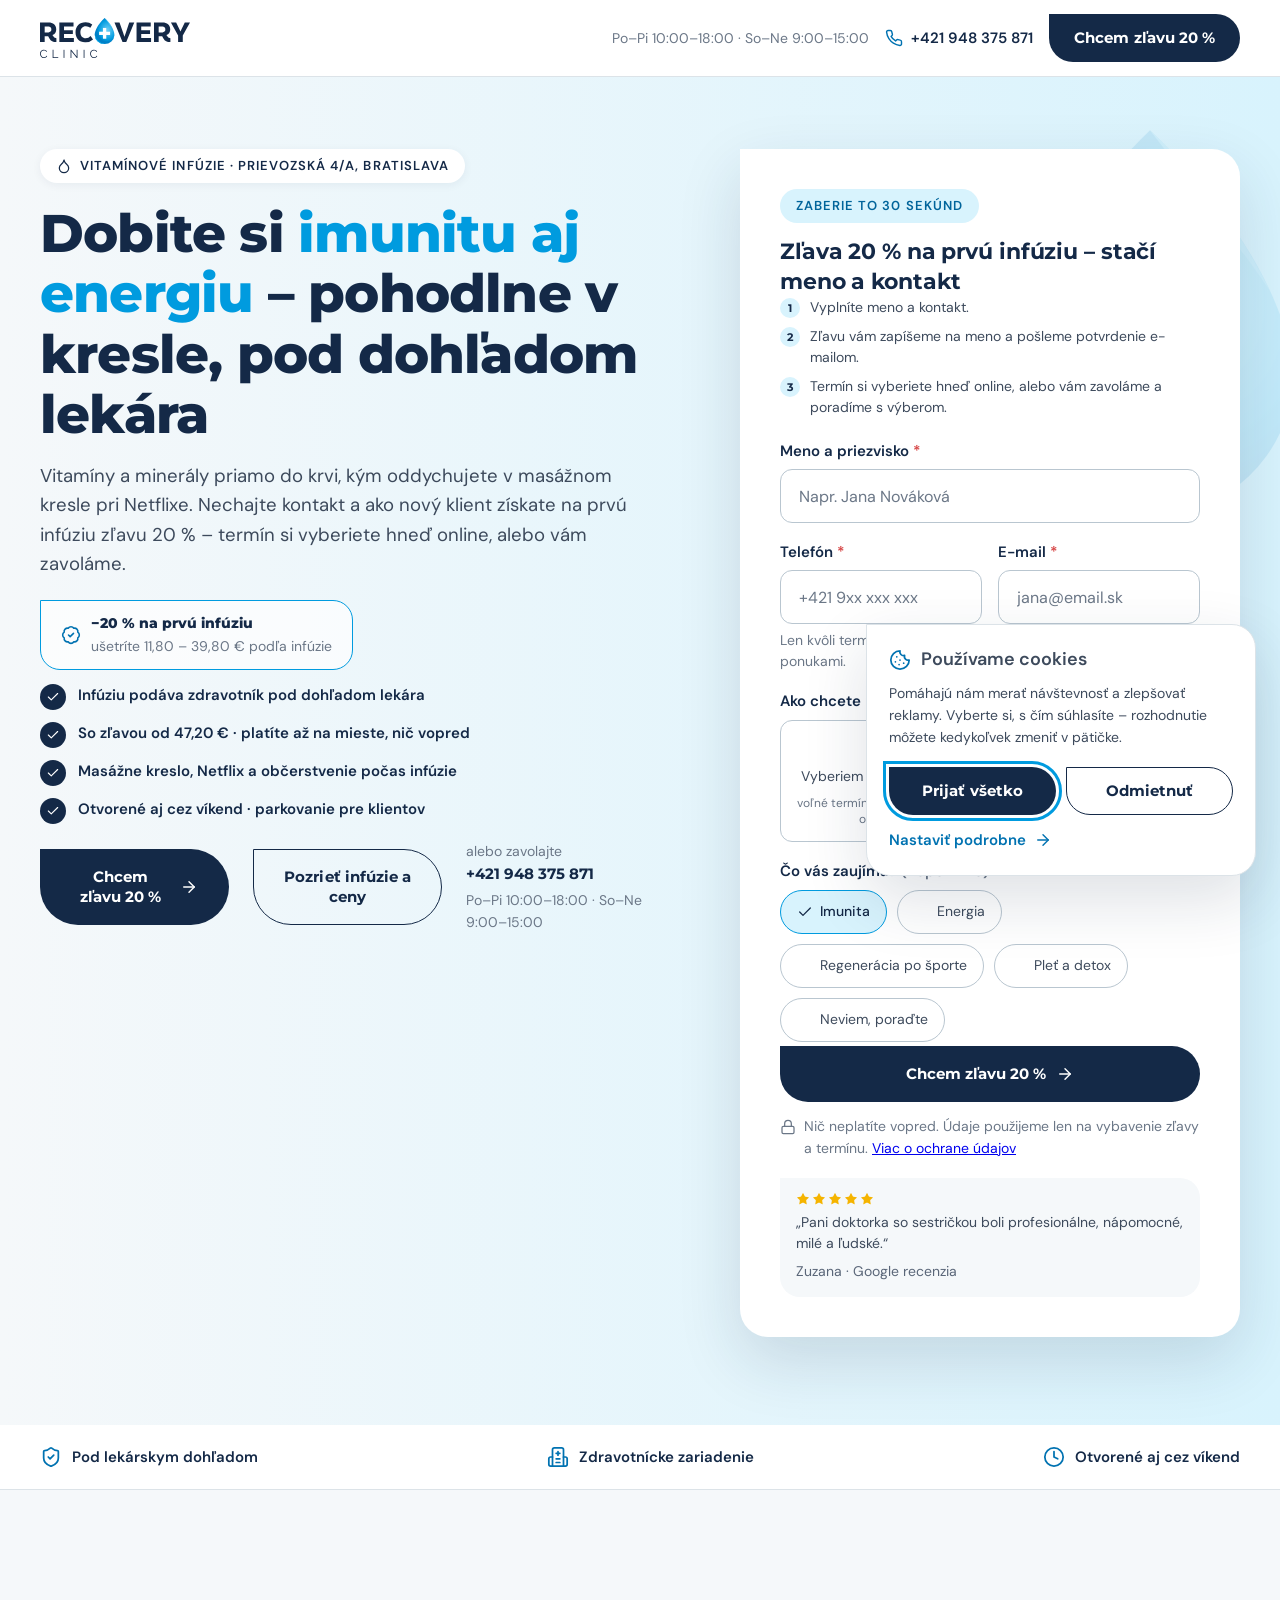
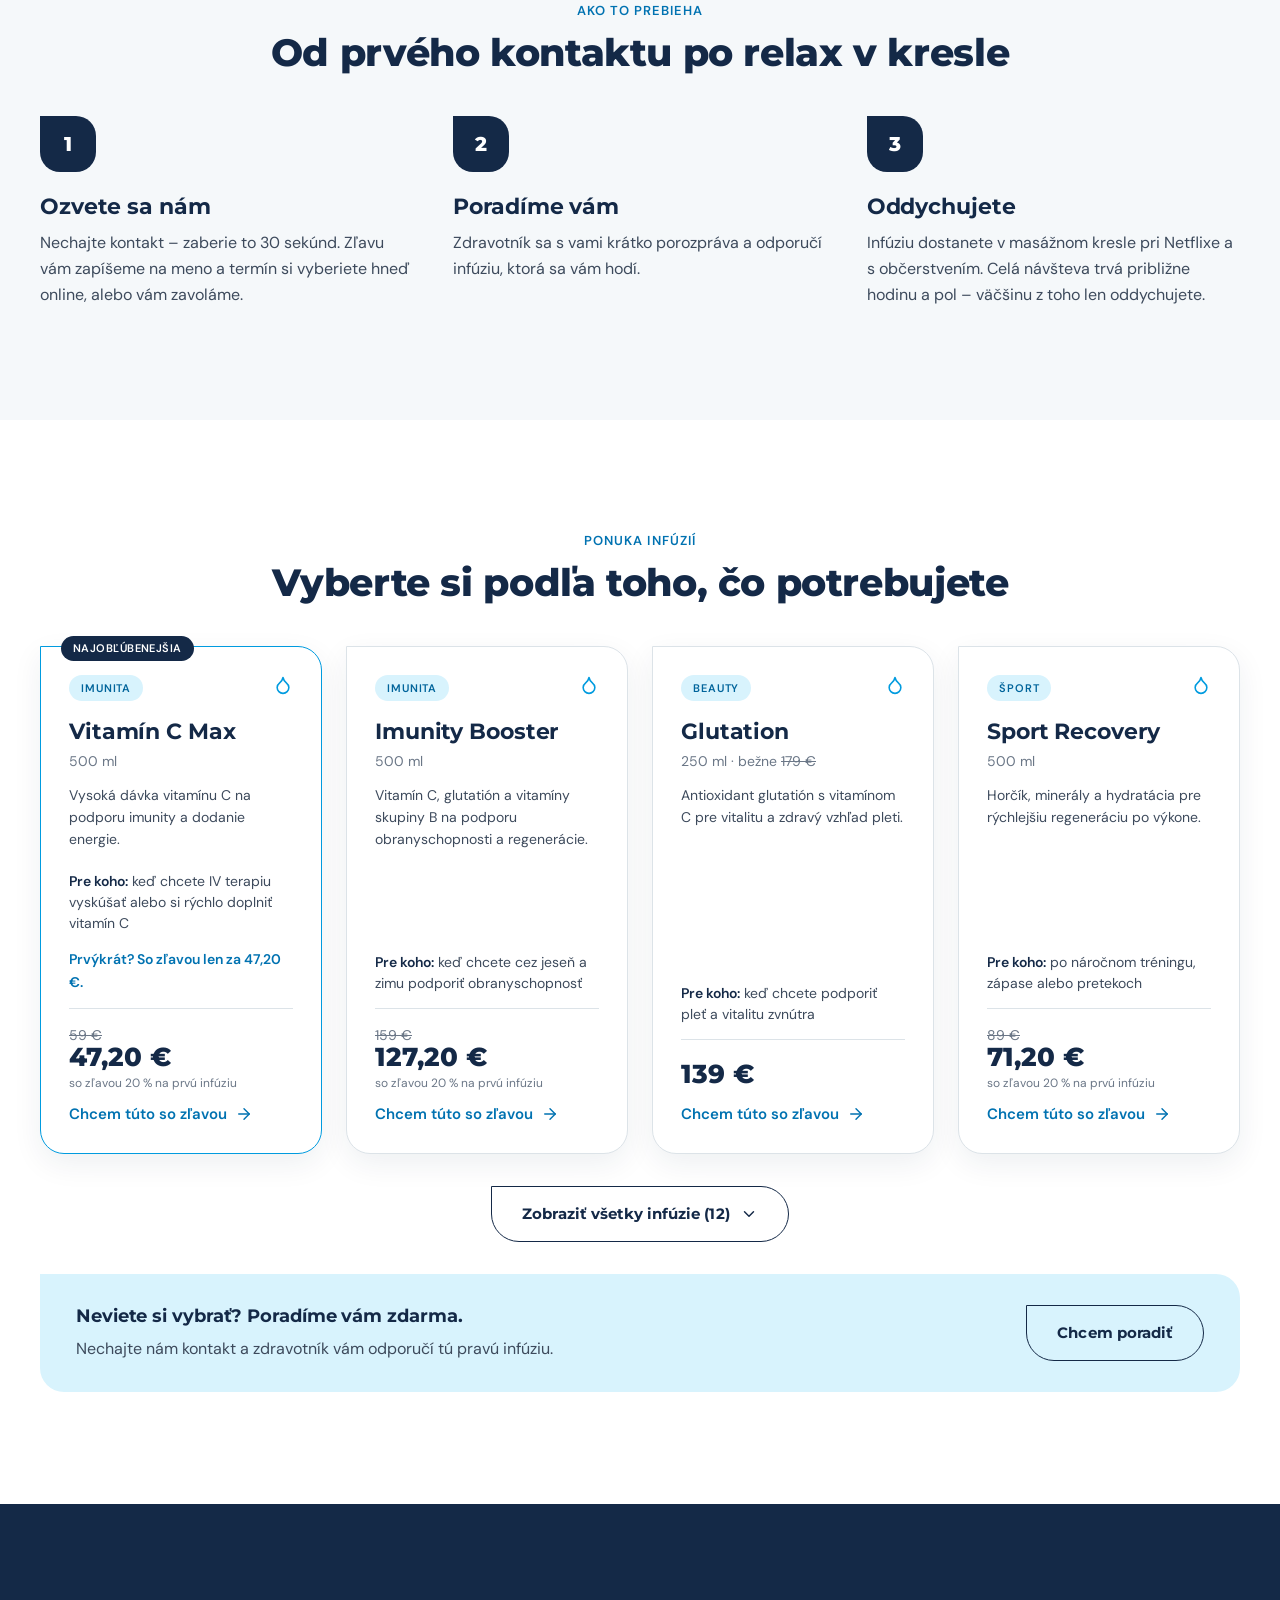
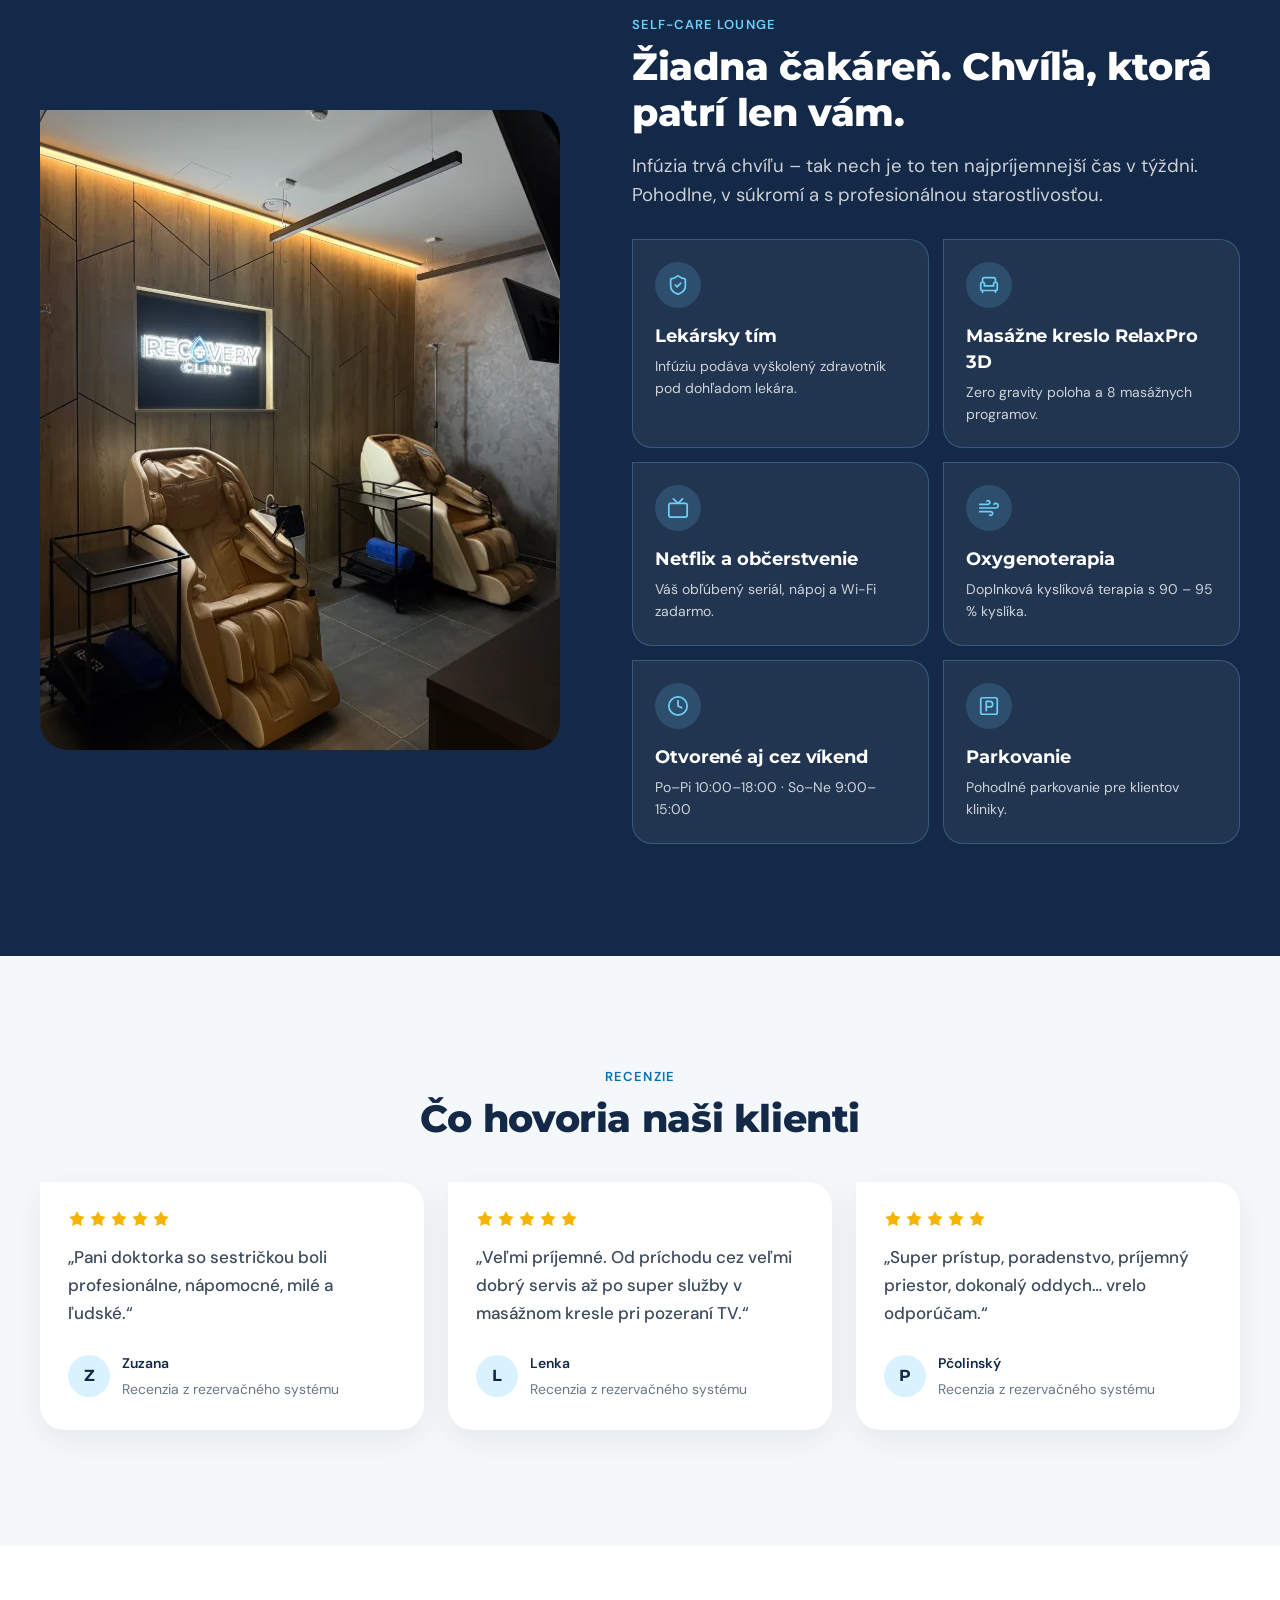
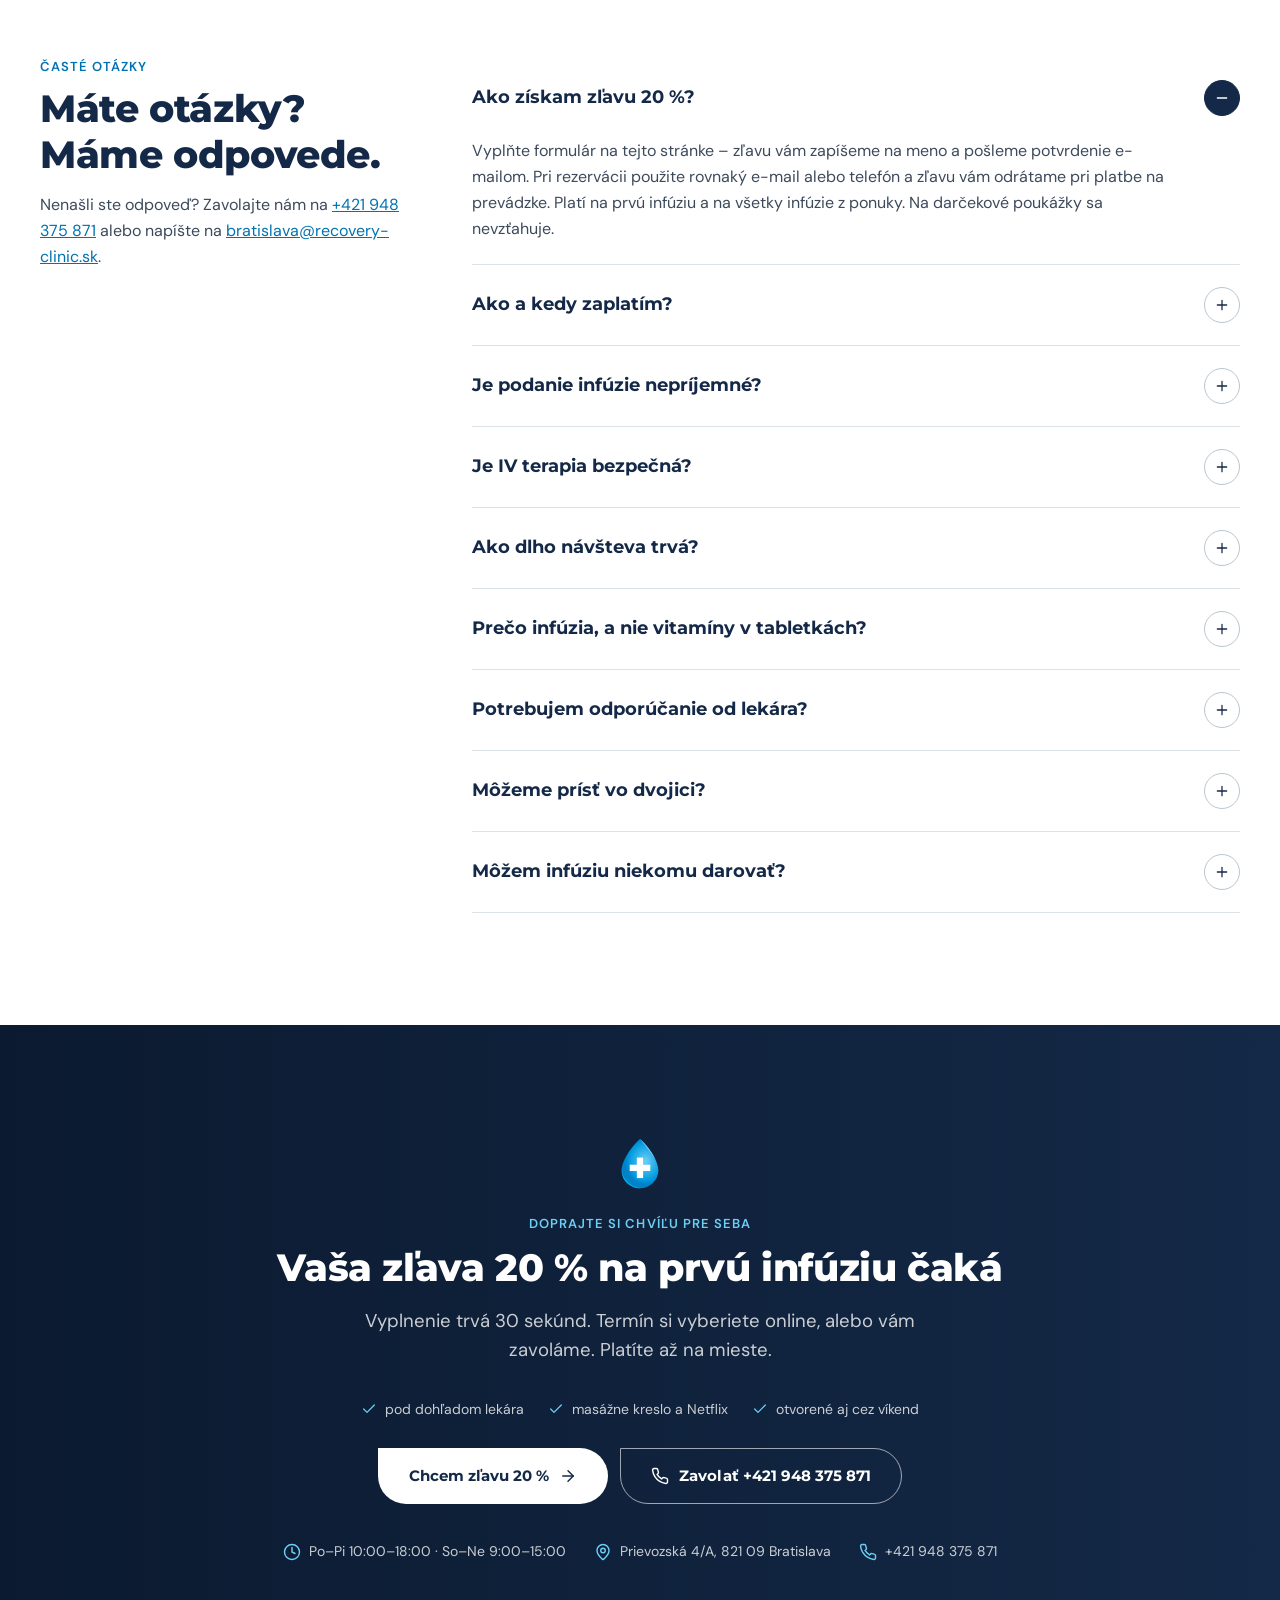
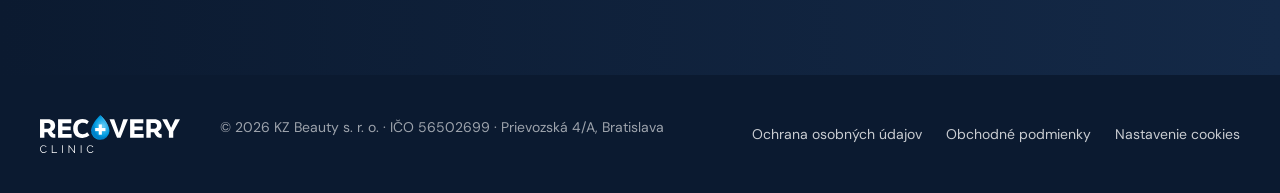
==== commit bb48a125: "feat: apply phase 1 of the CRO review Follows docs/CRO_navrhy_textov_LP.md sections 2-14. The client" ====
--- a/index.html
+++ b/index.html
@@ -10,8 +10,9 @@
   <!-- ===== SEO a zdieľanie ================================================
        POZOR: meta tagy sa čítajú bez JavaScriptu, takže doménu sem treba
        doplniť RUČNE – nedá sa načítať z config.js.
-       TODO: domena – nahraď https://TODO-domena.sk skutočnou doménou
-       na všetkých 4 miestach nižšie (canonical, og:url, og:image, JSON-LD). -->
+       Zatiaľ je tu náhľadová doména z Netlify.
+       TODO: domena – po pripojení vlastnej domény ju nahraď na všetkých
+       4 miestach nižšie (canonical, og:url, og:image, JSON-LD). -->
 
   <!-- Stránka je čisto pre PPC. Organické pozície má vlastniť hlavný web
        bratislava.recovery-clinic.sk – indexovaná LP by s ním súperila
@@ -19,7 +20,7 @@
        Reklamné systémy (Google AdsBot, Meta) stránku prečítajú aj tak.
        Ak by sa klient rozhodol inak, zmeň na: content="index, follow". -->
   <meta name="robots" content="noindex, follow">
-  <link rel="canonical" href="https://TODO-domena.sk/">
+  <link rel="canonical" href="https://recoverybratislava.netlify.app/">
 
   <meta name="theme-color" content="#142947">
 
@@ -28,9 +29,9 @@
   <meta property="og:site_name" content="Recovery Clinic Bratislava">
   <meta property="og:title" content="Dobite si imunitu aj energiu – IV infúzie v Bratislave">
   <meta property="og:description" content="Poradíme s výberom infúzie a na prvú máte zľavu 20 % – aj pri rezervácii online. Masážne kreslo, Netflix a lekársky dohľad.">
-  <meta property="og:url" content="https://TODO-domena.sk/">
+  <meta property="og:url" content="https://recoverybratislava.netlify.app/">
   <!-- TODO: vyexportovať og-image.jpg 1200×630 z Figmy do assets/img/
-       a prepnúť na https://TODO-domena.sk/assets/img/og-image.jpg
+       a prepnúť na https://recoverybratislava.netlify.app/assets/img/og-image.jpg
        Dovtedy dočasne fotka z hlavného webu kliniky. -->
   <meta property="og:image" content="https://bratislava.recovery-clinic.sk/wp-content/uploads/2024/02/WhatsApp-Image-2024-02-21-at-17.47.06-1.jpeg">
   <meta property="og:image:alt" content="Recovery Clinic Bratislava – podávanie IV infúzie v masážnom kresle">
@@ -45,7 +46,7 @@
     "@context": "https://schema.org",
     "@type": "MedicalClinic",
     "name": "Recovery Clinic Bratislava",
-    "url": "https://TODO-domena.sk/",
+    "url": "https://recoverybratislava.netlify.app/",
     "telephone": "+421948375871",
     "email": "bratislava@recovery-clinic.sk",
     "priceRange": "59 € – 199 €",
@@ -216,7 +217,7 @@
 
       <!-- Len desktop – na mobile konverziu nesie sticky lišta dole -->
       <a class="btn btn--primary btn--sm header__book" href="#formular" data-scroll-form>
-        <span>Získať zľavu <span data-discount>20</span> %</span>
+        <span>Chcem zľavu <span data-discount>20</span> %</span>
       </a>
     </div>
   </div>
@@ -238,8 +239,8 @@
     <div class="hero__text">
       <p class="pill pill--white hero__eyebrow">
         <svg class="ico" aria-hidden="true"><use href="#i-droplet"/></svg>
-        <span class="is-desktop">IV terapia · Bratislava, Prievozská 4/A</span>
-        <span class="is-mobile">IV terapia · Bratislava</span>
+        <span class="is-desktop">Vitamínové infúzie · Prievozská 4/A, Bratislava</span>
+        <span class="is-mobile">Vitamínové infúzie · Bratislava</span>
       </p>
 
       <!-- H1 sa mení podľa ?v= v URL (varianty v config.js).
@@ -247,23 +248,36 @@
       <h1 data-h1>Dobite si <span class="hl">imunitu aj energiu</span> – pohodlne v kresle, pod dohľadom lekára</h1>
 
       <p class="body-l hero__sub" data-sub>
-        <span class="is-desktop">Vitamínové IV infúzie v Bratislave. Nechajte nám kontakt
-          a na prvú infúziu dostanete zľavu <span data-discount>20</span> % – termín si vyberiete
-          online, alebo vám zavoláme a poradíme.</span>
-        <span class="is-mobile">Vitamínové IV infúzie v Bratislave. Nechajte nám kontakt
-          a na prvú infúziu dostanete zľavu <span data-discount>20</span> %.</span>
+        <span class="is-desktop">Vitamíny a minerály priamo do krvi, kým oddychujete
+          v masážnom kresle pri Netflixe. Nechajte kontakt a ako nový klient získate
+          na prvú infúziu zľavu <span data-discount>20</span> % – termín si vyberiete
+          hneď online, alebo vám zavoláme.</span>
+        <span class="is-mobile">Vitamíny a minerály priamo do krvi, kým oddychujete
+          v masážnom kresle. Nechajte kontakt a na prvú infúziu získate zľavu
+          <span data-discount>20</span> %.</span>
       </p>
 
       <!-- Zľava platí pre každého nového klienta, nie je podmienená formulárom -->
+      <!-- Suma v eurách je hmatateľnejšia než percento. Rozpätie dopĺňa
+           infusions-ui.js z cien, aby sedelo aj po ich zmene.
+           Druhý riadok sa na nízkych displejoch skrýva, nech sa na prvú
+           obrazovku zmestia obe tlačidlá. -->
       <p class="hero__discount">
         <svg class="ico" aria-hidden="true"><use href="#i-badge-check"/></svg>
-        <span><b>−<span data-discount>20</span> % na prvú infúziu</b> · pre každého nového klienta</span>
+        <span>
+          <b>−<span data-discount>20</span> % na prvú infúziu</b>
+          <span class="hero__discount-sub">ušetríte <span data-savings-range>11,80 – 39,80 €</span> podľa infúzie</span>
+        </span>
       </p>
 
       <ul class="hero__benefits">
         <li>
           <svg class="ico" aria-hidden="true"><use href="#i-check"/></svg>
-          <span>Školený zdravotnícky personál</span>
+          <span>Infúziu podáva zdravotník pod dohľadom lekára</span>
+        </li>
+        <li>
+          <svg class="ico" aria-hidden="true"><use href="#i-check"/></svg>
+          <span>So zľavou od <span data-min-discounted>47,20 €</span> · platíte až na mieste, nič vopred</span>
         </li>
         <li>
           <svg class="ico" aria-hidden="true"><use href="#i-check"/></svg>
@@ -271,43 +285,39 @@
         </li>
         <li>
           <svg class="ico" aria-hidden="true"><use href="#i-check"/></svg>
-          <span>Infúzie od 59 € · platíte až na prevádzke</span>
+          <span>Otvorené aj cez víkend · parkovanie pre klientov</span>
         </li>
       </ul>
 
       <div class="hero__cta">
         <!-- Desktop aj mobil vedú na formulár – do Apponia sa dá dostať až
              zo stavu Úspech, aby každá rezervácia prešla cez lead. -->
-        <a class="btn btn--primary is-desktop-btn" href="#formular" data-scroll-form>
-          <span>Získať zľavu <span data-discount>20</span> %</span>
+        <!-- Jedna akcia = jeden text na celej stránke -->
+        <a class="btn btn--primary" href="#formular" data-scroll-form>
+          <span>Chcem zľavu <span data-discount>20</span> %</span>
           <svg class="ico" aria-hidden="true"><use href="#i-arrow-right"/></svg>
         </a>
-        <a class="btn btn--primary is-mobile-btn" href="#formular" data-scroll-form>
-          <span>Získať zľavu <span data-discount>20</span> % a termín</span>
-          <svg class="ico" aria-hidden="true"><use href="#i-arrow-right"/></svg>
+        <a class="btn btn--secondary" href="#infuzie">
+          Pozrieť infúzie a ceny
         </a>
 
-        <!-- Mobil: druhé tlačidlo vedie na ponuku infúzií -->
-        <a class="btn btn--secondary is-mobile-btn" href="#infuzie">
-          Pozrieť ponuku infúzií
-        </a>
-
-        <!-- Desktop: namiesto druhého tlačidla telefón -->
         <p class="hero__cta-note">
-          alebo zavolajte<br>
+          alebo zavolajte
           <a href="tel:+421948375871" data-phone-link data-track="phone_click" data-location="hero">
             <span data-phone-display>+421 948 375 871</span>
           </a>
+          <span class="hero__hours" data-hours>Po–Pi 10:00–18:00 · So–Ne 9:00–15:00</span>
         </p>
       </div>
 
-      <!-- Pás dôvery – mobilná verzia (pilulky). Desktopová je samostatná sekcia nižšie. -->
+      <!-- Dolný pás dôvery pri formulári: odstraňuje posledné „čo ak".
+           Mobilná verzia, desktopová je pod formulárom v samostatnej sekcii. -->
       <div class="hero__trust">
         <ul>
-          <li><svg class="ico" aria-hidden="true"><use href="#i-shield-check"/></svg>Lekársky dohľad</li>
-          <li><svg class="ico" aria-hidden="true"><use href="#i-wallet"/></svg>Platba na mieste</li>
+          <li><svg class="ico" aria-hidden="true"><use href="#i-wallet"/></svg>Platíte až na mieste</li>
+          <li><svg class="ico" aria-hidden="true"><use href="#i-shield-check"/></svg>Poradenstvo zdarma</li>
           <li><svg class="ico" aria-hidden="true"><use href="#i-square-parking"/></svg>Parkovanie</li>
-          <li><svg class="ico" aria-hidden="true"><use href="#i-hospital"/></svg>Zdravotnícke zariadenie</li>
+          <li hidden data-reschedule><svg class="ico" aria-hidden="true"><use href="#i-clock"/></svg><span data-reschedule-text></span></li>
         </ul>
       </div>
     </div>
@@ -321,12 +331,16 @@
           TESTOVACÍ REŽIM – údaje sa nikam neposlali
         </p>
 
-        <p class="pill form-card__badge">Zľava <span data-discount>20</span> % na prvú infúziu</p>
-        <h2 class="h3">Získajte zľavu a vyberte si termín</h2>
-        <p class="body-s muted form-card__intro">
-          Nechajte nám kontakt a na prvú infúziu dostanete zľavu <span data-discount>20</span> %.
-          Potom si vyberiete termín online, alebo vám zavoláme a poradíme.
-        </p>
+        <p class="pill form-card__badge">Zaberie to 30 sekúnd</p>
+        <h2 class="h3">Zľava <span data-discount>20</span> % na prvú infúziu – stačí meno a kontakt</h2>
+
+        <!-- Najväčšia brzda formulára je neistota, čo bude nasledovať.
+             Keď človek vidí celý postup, vypĺňa sa mu ľahšie. -->
+        <ol class="form-steps">
+          <li>Vyplníte meno a kontakt.</li>
+          <li>Zľavu vám zapíšeme na meno a pošleme potvrdenie e-mailom.</li>
+          <li>Termín si vyberiete hneď online, alebo vám zavoláme a poradíme s výberom.</li>
+        </ol>
 
         <form id="lead-form" novalidate>
           <div class="field">
@@ -339,16 +353,22 @@
           <div class="field-row">
             <div class="field">
               <label class="field__label" for="f-phone">Telefón <span class="field__req">*</span></label>
-              <input class="input" type="tel" id="f-phone" aria-describedby="e-phone" name="phone" inputmode="tel"
-                     autocomplete="tel" placeholder="09XX XXX XXX" required>
+              <input class="input" type="tel" id="f-phone" aria-describedby="e-phone f-phone-hint" name="phone" inputmode="tel"
+                     autocomplete="tel" placeholder="+421 9xx xxx xxx" required>
               <p class="field__error" id="e-phone"></p>
+              <p class="field__hint" id="f-phone-hint">Len kvôli termínu. Nevoláme s ponukami.</p>
             </div>
 
             <div class="field">
               <label class="field__label" for="f-email">E-mail <span class="field__req">*</span></label>
-              <input class="input" type="email" id="f-email" aria-describedby="e-email" name="email" autocomplete="email"
-                     placeholder="vas@email.sk" required>
+              <input class="input" type="email" id="f-email" aria-describedby="e-email f-email-hint" name="email" autocomplete="email"
+                     placeholder="jana@email.sk" required>
               <p class="field__error" id="e-email"></p>
+              <p class="field__hint" id="f-email-hint">Sem vám pošleme potvrdenie zľavy.</p>
+              <!-- Doplní form.js pri voľbe „Vyberiem si termín online" -->
+              <p class="field__hint field__hint--accent" hidden data-same-email-hint>
+                Pri rezervácii použite rovnaký e-mail – podľa neho vám zľavu odrátame.
+              </p>
             </div>
           </div>
 
@@ -363,6 +383,7 @@
                 <label for="p-online">
                   <svg class="ico" aria-hidden="true"><use href="#i-calendar"/></svg>
                   <span>Vyberiem si termín online</span>
+                  <small>voľné termíny uvidíte hneď po odoslaní</small>
                 </label>
               </span>
               <span class="segment">
@@ -371,6 +392,7 @@
                 <label for="p-call">
                   <svg class="ico" aria-hidden="true"><use href="#i-phone"/></svg>
                   <span>Zavolajte mi</span>
+                  <small>poradíme s výberom infúzie</small>
                 </label>
               </span>
             </div>
@@ -392,7 +414,7 @@
                Hodnoty sa posielajú LEN do Google Sheetu, nikdy do dataLayeru
                ani do URL (zdravotné údaje). -->
           <fieldset class="chips-wrap">
-            <legend class="field__label">Čo chcete riešiť? <span class="muted">(nepovinné)</span></legend>
+            <legend class="field__label">Čo vás zaujíma? <span class="muted">(nepovinné)</span></legend>
             <div class="chips">
               <span class="chip">
                 <input type="checkbox" id="c-imunita" name="interest" value="imunita">
@@ -400,7 +422,7 @@
               </span>
               <span class="chip">
                 <input type="checkbox" id="c-unava" name="interest" value="unava">
-                <label for="c-unava"><svg class="ico chip__check" aria-hidden="true"><use href="#i-check"/></svg>Únava a energia</label>
+                <label for="c-unava"><svg class="ico chip__check" aria-hidden="true"><use href="#i-check"/></svg>Energia</label>
               </span>
               <span class="chip">
                 <input type="checkbox" id="c-sport" name="interest" value="sport">
@@ -417,19 +439,13 @@
             </div>
           </fieldset>
 
-          <div class="consent">
-            <input type="checkbox" id="f-consent" name="consent" aria-describedby="e-consent" required>
-            <label for="f-consent">
-              Súhlasím so spracovaním osobných údajov na účel spätného kontaktu. <span class="field__req">*</span>
-              <a href="#" data-privacy target="_blank" rel="noopener">Viac informácií</a>
-            </label>
-          </div>
-          <p class="field__error" id="e-consent"></p>
-
-          <!-- Honeypot – pasca na roboty. Človek toto pole nikdy neuvidí. -->
+          <!-- Honeypot – pasca na roboty. Človek toto pole nikdy neuvidí.
+               Nesmie sa volať „company" ani „firma": prehliadač by ho mohol
+               automaticky vyplniť z profilu a skutočný lead by server
+               vyhodnotil ako spam. -->
           <div class="hp" aria-hidden="true">
-            <label for="f-company">Firma</label>
-            <input type="text" id="f-company" name="company" tabindex="-1" autocomplete="off">
+            <label for="f-rc-hp">Ponechajte prázdne</label>
+            <input type="text" id="f-rc-hp" name="rc_hp" tabindex="-1" autocomplete="off">
           </div>
 
           <!-- Chyba odoslania (sieť / server). Doplní ju form.js. -->
@@ -443,11 +459,27 @@
             <svg class="ico" aria-hidden="true"><use href="#i-arrow-right"/></svg>
           </button>
 
+          <!-- Nahrádza povinný checkbox súhlasu: keď človek sám žiada
+               o kontakt, údaje sa spracúvajú na základe predzmluvných
+               vzťahov, nie súhlasu. Checkbox bol len krok navyše. -->
           <p class="form-card__secure">
             <svg class="ico" aria-hidden="true"><use href="#i-lock"/></svg>
-            <span>Údaje použijeme len na spätný kontakt a priradenie zľavy.
-              <span data-discount-terms></span></span>
+            <span>Nič neplatíte vopred. Údaje použijeme len na vybavenie zľavy a termínu.
+              <a href="#" data-privacy target="_blank" rel="noopener">Viac o ochrane údajov</a></span>
           </p>
+
+          <!-- Sociálny dôkaz presne v momente rozhodovania -->
+          <figure class="form-quote">
+            <div class="form-quote__stars" role="img" aria-label="Hodnotenie 5 z 5">
+              <svg class="ico" aria-hidden="true"><use href="#i-star"/></svg>
+              <svg class="ico" aria-hidden="true"><use href="#i-star"/></svg>
+              <svg class="ico" aria-hidden="true"><use href="#i-star"/></svg>
+              <svg class="ico" aria-hidden="true"><use href="#i-star"/></svg>
+              <svg class="ico" aria-hidden="true"><use href="#i-star"/></svg>
+            </div>
+            <blockquote>„Pani doktorka so sestričkou boli profesionálne, nápomocné, milé a ľudské.“</blockquote>
+            <figcaption>Zuzana · Google recenzia</figcaption>
+          </figure>
         </form>
 
         <noscript>
@@ -464,15 +496,23 @@
 </section>
 
 
-<!-- ===== PÁS DÔVERY (desktop) ===== -->
+<!-- ===== PÁS DÔVERY (desktop) =================================================
+     Dva pásy majú rôznu úlohu. Tento prvý nesie DÔKAZY – má presvedčiť,
+     že ide o profesionálov. Druhý stojí pri formulári a odstraňuje riziko.
+
+     Hodnotenie z Google sa zobrazí, až keď bude v config.js vyplnené
+     googleRating aj googleReviewCount. Vymyslené číslo na web nepatrí.
+     ============================================================================ -->
 <section class="trust" data-section="dovera">
   <div class="container">
     <ul>
-      <li><svg class="ico" aria-hidden="true"><use href="#i-shield-check"/></svg>Lekársky dohľad</li>
+      <li hidden data-google-rating-wrap>
+        <svg class="ico" aria-hidden="true"><use href="#i-star"/></svg>
+        <span><b data-google-rating></b> na Google · <span data-google-review-count></span> recenzií</span>
+      </li>
+      <li><svg class="ico" aria-hidden="true"><use href="#i-shield-check"/></svg>Pod lekárskym dohľadom</li>
       <li><svg class="ico" aria-hidden="true"><use href="#i-hospital"/></svg>Zdravotnícke zariadenie</li>
-      <li><svg class="ico" aria-hidden="true"><use href="#i-wallet"/></svg>Platba až na prevádzke</li>
-      <li><svg class="ico" aria-hidden="true"><use href="#i-square-parking"/></svg>Parkovanie pre klientov</li>
-      <li><svg class="ico" aria-hidden="true"><use href="#i-star"/></svg>Overené recenzie klientov</li>
+      <li><svg class="ico" aria-hidden="true"><use href="#i-clock"/></svg>Otvorené aj cez víkend</li>
     </ul>
   </div>
 </section>
@@ -492,17 +532,17 @@
       <div class="step">
         <div class="step__badge" aria-hidden="true">1</div>
         <h3>Ozvete sa nám</h3>
-        <p class="body-m">Vyplníte krátky formulár alebo si rovno rezervujete termín online. Zaberie to minútu.</p>
+        <p class="body-m">Nechajte kontakt – zaberie to 30 sekúnd. Zľavu vám zapíšeme na meno a termín si vyberiete hneď online, alebo vám zavoláme.</p>
       </div>
       <div class="step">
         <div class="step__badge" aria-hidden="true">2</div>
         <h3>Poradíme vám</h3>
-        <p class="body-m">Zdravotník sa opýta, čo riešite, a odporučí vhodnú infúziu. Na želanie aj rozbor krvi z kvapky – výsledok do 12 minút.</p>
+        <p class="body-m">Zdravotník sa s vami krátko porozpráva a odporučí infúziu, ktorá sa vám hodí.</p>
       </div>
       <div class="step">
         <div class="step__badge" aria-hidden="true">3</div>
         <h3>Oddychujete</h3>
-        <p class="body-m">Infúziu dostanete v masážnom kresle pri Netflixe a s občerstvením. Počítajte približne s hodinou a pol.</p>
+        <p class="body-m">Infúziu dostanete v masážnom kresle pri Netflixe a s občerstvením. Celá návšteva trvá približne hodinu a pol – väčšinu z toho len oddychujete.</p>
       </div>
     </div>
   </div>
@@ -571,15 +611,16 @@
     <!-- Fotka lounge. Pri výmene zachovaj pomer strán 13:16 (520×640, 1040×1280)
          a obe prípony – WebP je hlavné, JPG je záloha pre staré prehliadače.
 
-         Zámerne BEZ loading="lazy": je to jediná fotka na stránke (35 kB
-         vo WebP) a pri skoku na sekciu – napríklad z odkazu s kotvou –
-         sa odložené načítanie nemusí spustiť a ostal by prázdny rámček. -->
+         Zámerne BEZ loading="lazy": pri skoku na sekciu – napríklad z odkazu
+         s kotvou – sa odložené načítanie nemusí spustiť a ostal by prázdny
+         rámček. Namiesto toho fetchpriority="low", aby sa fotka nenačítavala
+         súbežne s CSS a fontmi a nezdržiavala prvé vykreslenie. -->
     <picture class="split__photo">
       <source type="image/webp"
               srcset="assets/img/lounge-520.webp 1x, assets/img/lounge-1040.webp 2x">
       <img src="assets/img/lounge-520.jpg"
            srcset="assets/img/lounge-520.jpg 1x, assets/img/lounge-1040.jpg 2x"
-           width="520" height="640" decoding="async"
+           width="520" height="640" decoding="async" fetchpriority="low"
            alt="Lounge kliniky – dve béžové masážne kreslá pri drevenej stene s podsvieteným logom Recovery Clinic a stojanmi na infúzie">
     </picture>
 
@@ -610,12 +651,12 @@
         <div class="card-usp">
           <div class="card-usp__icon"><svg class="ico" aria-hidden="true"><use href="#i-wind"/></svg></div>
           <h3 class="h4">Oxygenoterapia</h3>
-          <p>Doplnková kyslíková terapia s 90 – 95 % kyslíka.</p>
+          <p>Doplnková kyslíková terapia s 90 – 95 % kyslíka.<span hidden data-oxygen-price></span></p>
         </div>
         <div class="card-usp">
-          <div class="card-usp__icon"><svg class="ico" aria-hidden="true"><use href="#i-test-tube"/></svg></div>
-          <h3 class="h4">Biochémia krvi z kvapky</h3>
-          <p>Výsledok do 12 minút – zistíte, čo telu chýba.</p>
+          <div class="card-usp__icon"><svg class="ico" aria-hidden="true"><use href="#i-clock"/></svg></div>
+          <h3 class="h4">Otvorené aj cez víkend</h3>
+          <p>Po–Pi 10:00–18:00 · So–Ne 9:00–15:00</p>
         </div>
         <div class="card-usp">
           <div class="card-usp__icon"><svg class="ico" aria-hidden="true"><use href="#i-square-parking"/></svg></div>
@@ -723,39 +764,84 @@
     </div>
 
     <div class="faq__list">
+      <!-- Poradie: najprv peniaze a postup, potom obavy. FAQ otvárajú ľudia
+           tesne pred rozhodnutím a najčastejšie hľadajú „koľko a ako". -->
+
       <details class="faq-item" open>
-        <summary><span>Bolí podanie infúzie?</span></summary>
-        <div class="faq-item__body body-m">Pocítite len krátky vpich, podobne ako pri odbere krvi. Potom už len oddychujete v masážnom kresle.</div>
+        <summary><span>Ako získam zľavu <span data-discount>20</span> %?</span></summary>
+        <div class="faq-item__body body-m">
+          Vyplňte formulár na tejto stránke – zľavu vám zapíšeme na meno a pošleme
+          potvrdenie e-mailom. Pri rezervácii použite rovnaký e-mail alebo telefón
+          a zľavu vám odrátame pri platbe na prevádzke. Platí na prvú infúziu
+          a na všetky infúzie z ponuky. Na darčekové poukážky sa nevzťahuje.
+        </div>
+      </details>
+
+      <details class="faq-item">
+        <summary><span>Ako a kedy zaplatím?</span></summary>
+        <div class="faq-item__body body-m">
+          Až na prevádzke, vopred neplatíte nič.<span hidden data-payment-methods></span>
+        </div>
+      </details>
+
+      <details class="faq-item">
+        <summary><span>Je podanie infúzie nepríjemné?</span></summary>
+        <div class="faq-item__body body-m">
+          Pocítite len krátky vpich, podobne ako pri odbere krvi. Potom už len
+          oddychujete v masážnom kresle.
+        </div>
+      </details>
+
+      <details class="faq-item">
+        <summary><span>Je IV terapia bezpečná?</span></summary>
+        <div class="faq-item__body body-m">
+          Infúzie podáva vyškolený zdravotnícky personál pod dohľadom lekára.
+          Pred infúziou sa vás opýtame na zdravotný stav a lieky, ktoré
+          užívate.<span hidden data-not-suitable></span>
+        </div>
       </details>
 
       <details class="faq-item">
         <summary><span>Ako dlho návšteva trvá?</span></summary>
-        <div class="faq-item__body body-m">Počítajte približne s hodinou a pol vrátane krátkej konzultácie. Samotná infúzia trvá podľa typu a objemu.</div>
+        <div class="faq-item__body body-m">
+          Približne hodinu a pol vrátane krátkej konzultácie – väčšinu času
+          oddychujete v masážnom kresle.
+        </div>
       </details>
 
       <details class="faq-item">
-        <summary><span>Je IV terapia bezpečná?</span></summary>
-        <div class="faq-item__body body-m">Infúzie podáva vyškolený zdravotnícky personál pod dohľadom lekára. Pred podaním sa vás opýtame na zdravotný stav.</div>
-      </details>
-
-      <details class="faq-item">
-        <summary><span>Ako uplatním zľavu <span data-discount>20</span> %?</span></summary>
-        <div class="faq-item__body body-m">Vyplňte formulár na tejto stránke. Zľavu máte zapísanú na meno – pri rezervácii použite rovnaký e-mail alebo telefón a zľavu uplatníte pri platbe na prevádzke.</div>
+        <summary><span>Prečo infúzia, a nie vitamíny v tabletkách?</span></summary>
+        <div class="faq-item__body body-m">
+          Pri infúzii idú vitamíny a minerály priamo do krvi a neprechádzajú
+          tráviacim traktom. Preto sa dajú podať aj dávky, ktoré by ste
+          v tabletkách neprijali. Ktorá infúzia a dávka sa vám hodí, odporučí
+          zdravotník.
+        </div>
       </details>
 
       <details class="faq-item">
         <summary><span>Potrebujem odporúčanie od lekára?</span></summary>
-        <div class="faq-item__body body-m">Nie. Stačí nám nechať kontakt – termín si vyberiete online alebo vám s výberom poradíme telefonicky.</div>
+        <div class="faq-item__body body-m">
+          Nie. Stačí nám nechať kontakt – termín si vyberiete online alebo vám
+          s výberom poradíme telefonicky.
+        </div>
       </details>
 
       <details class="faq-item">
-        <summary><span>Ako a kedy zaplatím?</span></summary>
-        <div class="faq-item__body body-m">Platíte až na prevádzke, po rezervácii nič neplatíte vopred.</div>
+        <summary><span>Môžeme prísť vo dvojici?</span></summary>
+        <div class="faq-item__body body-m">
+          Áno, pokojne prídite spolu. Zľavu <span data-discount>20</span> % získa
+          každý, kto vyplní formulár, takže ho vyplňte každý zvlášť.
+        </div>
       </details>
 
       <details class="faq-item">
         <summary><span>Môžem infúziu niekomu darovať?</span></summary>
-        <div class="faq-item__body body-m">Áno. Ponúkame darčekové poukážky v hodnote 50 €, 100 € a 150 €. Viac vám povieme telefonicky alebo na prevádzke.</div>
+        <div class="faq-item__body body-m">
+          Áno. Ponúkame darčekové poukážky v hodnote 50 €, 100 € a 150 €. Viac
+          vám povieme telefonicky alebo na prevádzke. Zľava
+          <span data-discount>20</span> % sa na poukážky nevzťahuje.
+        </div>
       </details>
     </div>
   </div>
@@ -768,15 +854,22 @@
 <section class="section final" id="zaver" data-section="zaver">
   <div class="container">
     <img class="final__drop" src="assets/img/favicon.svg" alt="" aria-hidden="true" width="54" height="54" loading="lazy">
-    <h2>Doprajte si chvíľu pre seba.<br>Telo sa vám poďakuje.</h2>
+    <p class="eyebrow eyebrow--on-dark final__eyebrow">Doprajte si chvíľu pre seba</p>
+    <h2>Vaša zľava <span data-discount>20</span> % na prvú infúziu čaká</h2>
     <p class="body-l on-dark-soft final__sub">
-      Nechajte nám kontakt, získajte zľavu <span data-discount>20</span> % na prvú infúziu
-      a vyberte si termín, ktorý vám vyhovuje.
+      Vyplnenie trvá 30 sekúnd. Termín si vyberiete online, alebo vám zavoláme.
+      Platíte až na mieste.
     </p>
+
+    <ul class="final__checks">
+      <li><svg class="ico" aria-hidden="true"><use href="#i-check"/></svg>pod dohľadom lekára</li>
+      <li><svg class="ico" aria-hidden="true"><use href="#i-check"/></svg>masážne kreslo a Netflix</li>
+      <li><svg class="ico" aria-hidden="true"><use href="#i-check"/></svg>otvorené aj cez víkend</li>
+    </ul>
 
     <div class="final__cta">
       <a class="btn btn--on-dark" href="#formular" data-scroll-form>
-        <span>Získať zľavu <span data-discount>20</span> %</span>
+        <span>Chcem zľavu <span data-discount>20</span> %</span>
         <svg class="ico" aria-hidden="true"><use href="#i-arrow-right"/></svg>
       </a>
       <a class="btn btn--outline-dark" href="tel:+421948375871" data-phone-link
@@ -836,7 +929,7 @@
     Zavolať
   </a>
   <a class="btn btn--primary sticky-bar__book" href="#formular" data-scroll-form>
-    <span>Získať zľavu <span data-discount>20</span> %</span>
+    <span>Chcem zľavu <span data-discount>20</span> %</span>
   </a>
 </div>
 
--- a/assets/css/styles.css
+++ b/assets/css/styles.css
@@ -133,7 +133,8 @@
 
   /* ----- Text ----- */
   --c-text: #3D4A5C;          /* bežný text */
-  --c-text-muted: #6B7787;    /* pomocný text */
+  --c-text-muted: #6B7787;    /* pomocný text na bielej – AA tesne (4,55:1) */
+  --c-text-muted-deep: #5A6678; /* pomocný text na sivom pozadí – #6B7787 tam má len 4,27:1 */
 
   /* ----- Stavy ----- */
   --c-success: #1E9E6A;
@@ -606,7 +607,7 @@
   .field-row { grid-template-columns: 1fr 1fr; gap: 0 16px; }
 }
 
-/* ----- 6.5 Chipy (multiselect „Čo chcete riešiť?") -------------------------
+/* ----- 6.5 Chipy (multiselect „Čo vás zaujíma?") ---------------------------
    Technicky checkbox + label, takže fungujú klávesnicou aj bez JS. */
 
 .chips {
@@ -714,10 +715,12 @@
 .card-infusion__name { margin-bottom: 4px; }
 .card-infusion__volume { margin-bottom: 12px; }
 .card-infusion__desc { flex: 1 0 auto; margin-bottom: 20px; }
+/* Cena a odkaz sú pod sebou: po pridaní ceny po zľave a dlhšieho textu
+   odkazu sa vedľa seba nezmestili a lámali sa na viac riadkov. */
 .card-infusion__foot {
   display: flex;
-  align-items: center;
-  justify-content: space-between;
+  flex-direction: column;
+  align-items: flex-start;
   gap: 12px;
   padding-top: 18px;
   border-top: 1px solid var(--c-border);
@@ -986,7 +989,7 @@
   position: relative;
   overflow: hidden;
   background: var(--grad-hero);
-  padding-block: 40px 48px;
+  padding-block: 32px 48px;
 }
 .hero__inner { position: relative; z-index: 1; }
 
@@ -1005,9 +1008,12 @@
 .hero__sub { margin-bottom: 18px; color: var(--c-text); }
 
 @media (min-width: 1024px) {
+  .hero { padding-block: 72px 88px; }
   .hero__eyebrow { margin-bottom: 20px; }
   .hero h1 { margin-bottom: 18px; }
   .hero__sub { margin-bottom: 20px; }
+  .hero__discount { margin-bottom: 22px; }
+  .hero__benefits { margin-bottom: 26px; }
 }
 
 /* Pilulka so zľavou – zľava platí pre každého nového klienta */
@@ -1015,7 +1021,7 @@
   display: inline-flex;
   align-items: center;
   gap: 10px;
-  margin-bottom: 20px;
+  margin-bottom: 14px;
   padding: 12px 20px;
   border: 1.5px solid var(--c-blue);
   border-radius: var(--r-sm);
@@ -1029,7 +1035,7 @@
 
 /* Zoznam benefitov */
 .hero__benefits {
-  margin: 0 0 22px;
+  margin: 0 0 16px;
   padding: 0;
   list-style: none;
   display: grid;
@@ -1713,6 +1719,7 @@
   display: grid;
   gap: 6px;
   justify-items: end;
+  white-space: nowrap;
 }
 .infusion-row__price {
   font-family: var(--font-head);
@@ -1849,3 +1856,218 @@
 
 /* Poznámka v stave Úspech (ako priradíme zľavu) */
 .form-success__note { margin-top: 14px; }
+
+
+/* ==========================================================================
+   14. CRO ÚPRAVY – ceny po zľave, dôkazy, pomocné texty
+   ========================================================================== */
+
+/* ----- Badge v hero: druhý riadok s úsporou ----- */
+.hero__discount-sub {
+  display: block;
+  margin-top: 2px;
+  font-size: var(--fs-body-s);
+  color: var(--c-text-muted);
+}
+
+/* Nízke displeje (iPhone SE, 375 × 667) ------------------------------------
+   Prvá obrazovka musí ukázať eyebrow, H1, badge a primárne tlačidlo.
+   Pri štyroch odrážkach medzi badgeom a tlačidlom to nevychádza o 145 px,
+   preto na týchto displejoch odrážky presunieme pod tlačidlá a vypustíme
+   druhý riadok badge. Poradie v HTML ostáva logické, mení sa len zobrazenie. */
+@media (max-height: 700px) and (max-width: 1023px) {
+  .hero__discount-sub { display: none; }
+
+  .hero__text { display: flex; flex-direction: column; }
+  .hero__eyebrow  { order: 1; }
+  .hero h1        { order: 2; }
+  .hero__sub      { order: 3; }
+  .hero__discount { order: 4; margin-bottom: 14px; }
+  .hero__cta      { order: 5; }
+  .hero__benefits { order: 6; margin: 22px 0 0; }
+  .hero__trust    { order: 7; }
+}
+
+/* ----- Hodiny pri telefóne v hero ----- */
+.hero__cta-note .hero__hours {
+  display: block;
+  margin-top: 2px;
+  font-size: var(--fs-body-s);
+  color: var(--c-text-muted);
+}
+
+/* ----- Karta infúzie: cena po zľave ----- */
+.price--discounted {
+  display: flex;
+  flex-direction: column;
+  line-height: 1.15;
+}
+.price--discounted s {
+  font-family: var(--font-body);
+  font-weight: 400;
+  font-size: var(--fs-body-s);
+  color: var(--c-text-muted);
+}
+.price--discounted b {
+  font-family: var(--font-head);
+  font-weight: 800;
+  font-size: var(--fs-price);
+  color: var(--c-navy);
+  white-space: nowrap;
+}
+.price--discounted s { white-space: nowrap; }
+.price { white-space: nowrap; }
+.card-infusion__note {
+  margin: 2px 0 0;
+  font-size: 12px;
+  line-height: 1.4;
+  color: var(--c-text-muted);
+}
+
+/* ----- Odznak „Najobľúbenejšia" ----- */
+.card-infusion { position: relative; }
+.card-infusion--popular { border-color: var(--c-blue); }
+.card-infusion__badge {
+  position: absolute;
+  top: -11px;
+  left: 20px;
+  padding: 4px 12px;
+  border-radius: var(--r-pill);
+  background: var(--c-navy);
+  color: var(--c-white);
+  font-family: var(--font-body);
+  font-weight: 600;
+  font-size: 11px;
+  letter-spacing: 0.04em;
+  text-transform: uppercase;
+}
+.card-infusion__first {
+  margin: 0 0 14px;
+  font-weight: 600;
+  font-size: var(--fs-body-s);
+  color: var(--c-blue-dark);
+}
+
+/* ----- Riadok „Pre koho" ----- */
+.card-infusion__for {
+  margin: 0 0 14px;
+  font-size: var(--fs-body-s);
+  line-height: 1.5;
+  color: var(--c-text);
+}
+.card-infusion__for b { color: var(--c-navy); }
+
+/* Cena v zozname: po zľave hore, pôvodná prečiarknutá pod ňou */
+.infusion-row__price s {
+  display: block;
+  font-family: var(--font-body);
+  font-weight: 400;
+  font-size: var(--fs-body-s);
+  color: var(--c-text-muted);
+}
+
+/* ----- Formulár: tri mini kroky ----- */
+.form-steps {
+  margin: 0 0 22px;
+  padding: 0;
+  list-style: none;
+  counter-reset: krok;
+  display: grid;
+  gap: 8px;
+}
+.form-steps li {
+  counter-increment: krok;
+  display: flex;
+  align-items: flex-start;
+  gap: 10px;
+  font-size: var(--fs-body-s);
+  line-height: 1.5;
+  color: var(--c-text);
+}
+.form-steps li::before {
+  content: counter(krok);
+  flex: none;
+  display: grid;
+  place-items: center;
+  width: 20px;
+  height: 20px;
+  margin-top: 1px;
+  border-radius: 50%;
+  background: var(--c-cyan-light);
+  font-family: var(--font-head);
+  font-weight: 700;
+  font-size: 11px;
+  color: var(--c-navy);
+}
+
+/* ----- Pomocné texty pod poľami ----- */
+.field__hint {
+  margin: 6px 0 0;
+  font-size: var(--fs-body-s);
+  line-height: 1.5;
+  color: var(--c-text-muted);
+}
+.field__hint[hidden] { display: none; }
+.field__hint--accent { color: var(--c-blue-dark); font-weight: 600; }
+
+/* ----- Popisky pri voľbe „Ako chcete pokračovať?" ----- */
+.segment label small {
+  font-size: 12px;
+  line-height: 1.35;
+  color: var(--c-text-muted);
+}
+.segment input:checked + label small { color: var(--c-blue-dark); }
+
+/* ----- Recenzia pod tlačidlom formulára ----- */
+.form-quote {
+  margin: 18px 0 0;
+  padding: 14px 16px;
+  border-radius: var(--r-sm);
+  background: var(--c-gray-50);
+}
+.form-quote__stars {
+  display: flex;
+  gap: 2px;
+  margin-bottom: 6px;
+  color: var(--c-star);
+}
+.form-quote__stars .ico { width: 14px; height: 14px; fill: currentColor; stroke: none; }
+.form-quote blockquote {
+  margin: 0 0 6px;
+  font-size: var(--fs-body-s);
+  line-height: 1.5;
+  color: var(--c-text);
+}
+.form-quote figcaption {
+  font-size: var(--fs-body-s);
+  /* Stojí na gray-50, kde by bežný muted nemal dosť kontrastu */
+  color: var(--c-text-muted-deep);
+}
+
+/* ----- Pás dôvery: hodnotenie z Google ----- */
+.trust li[hidden] { display: none; }
+.trust b { font-family: var(--font-head); font-weight: 800; }
+.hero__trust li[hidden] { display: none; }
+
+/* ----- Záverečná výzva: eyebrow a tri fajky ----- */
+.final__eyebrow { margin-bottom: 12px; }
+.final__checks {
+  display: flex;
+  flex-wrap: wrap;
+  justify-content: center;
+  gap: 10px 24px;
+  margin: 0 0 28px;
+  padding: 0;
+  list-style: none;
+}
+.final__checks li {
+  display: inline-flex;
+  align-items: center;
+  gap: 8px;
+  font-size: var(--fs-body-s);
+  color: rgba(255, 255, 255, .78);
+}
+.final__checks .ico { width: 16px; height: 16px; flex: none; color: var(--c-cyan); }
+
+/* ----- Stav po odoslaní: poznámka pod obsahom ----- */
+.form-success__note a { color: var(--c-blue-dark); font-weight: 600; }
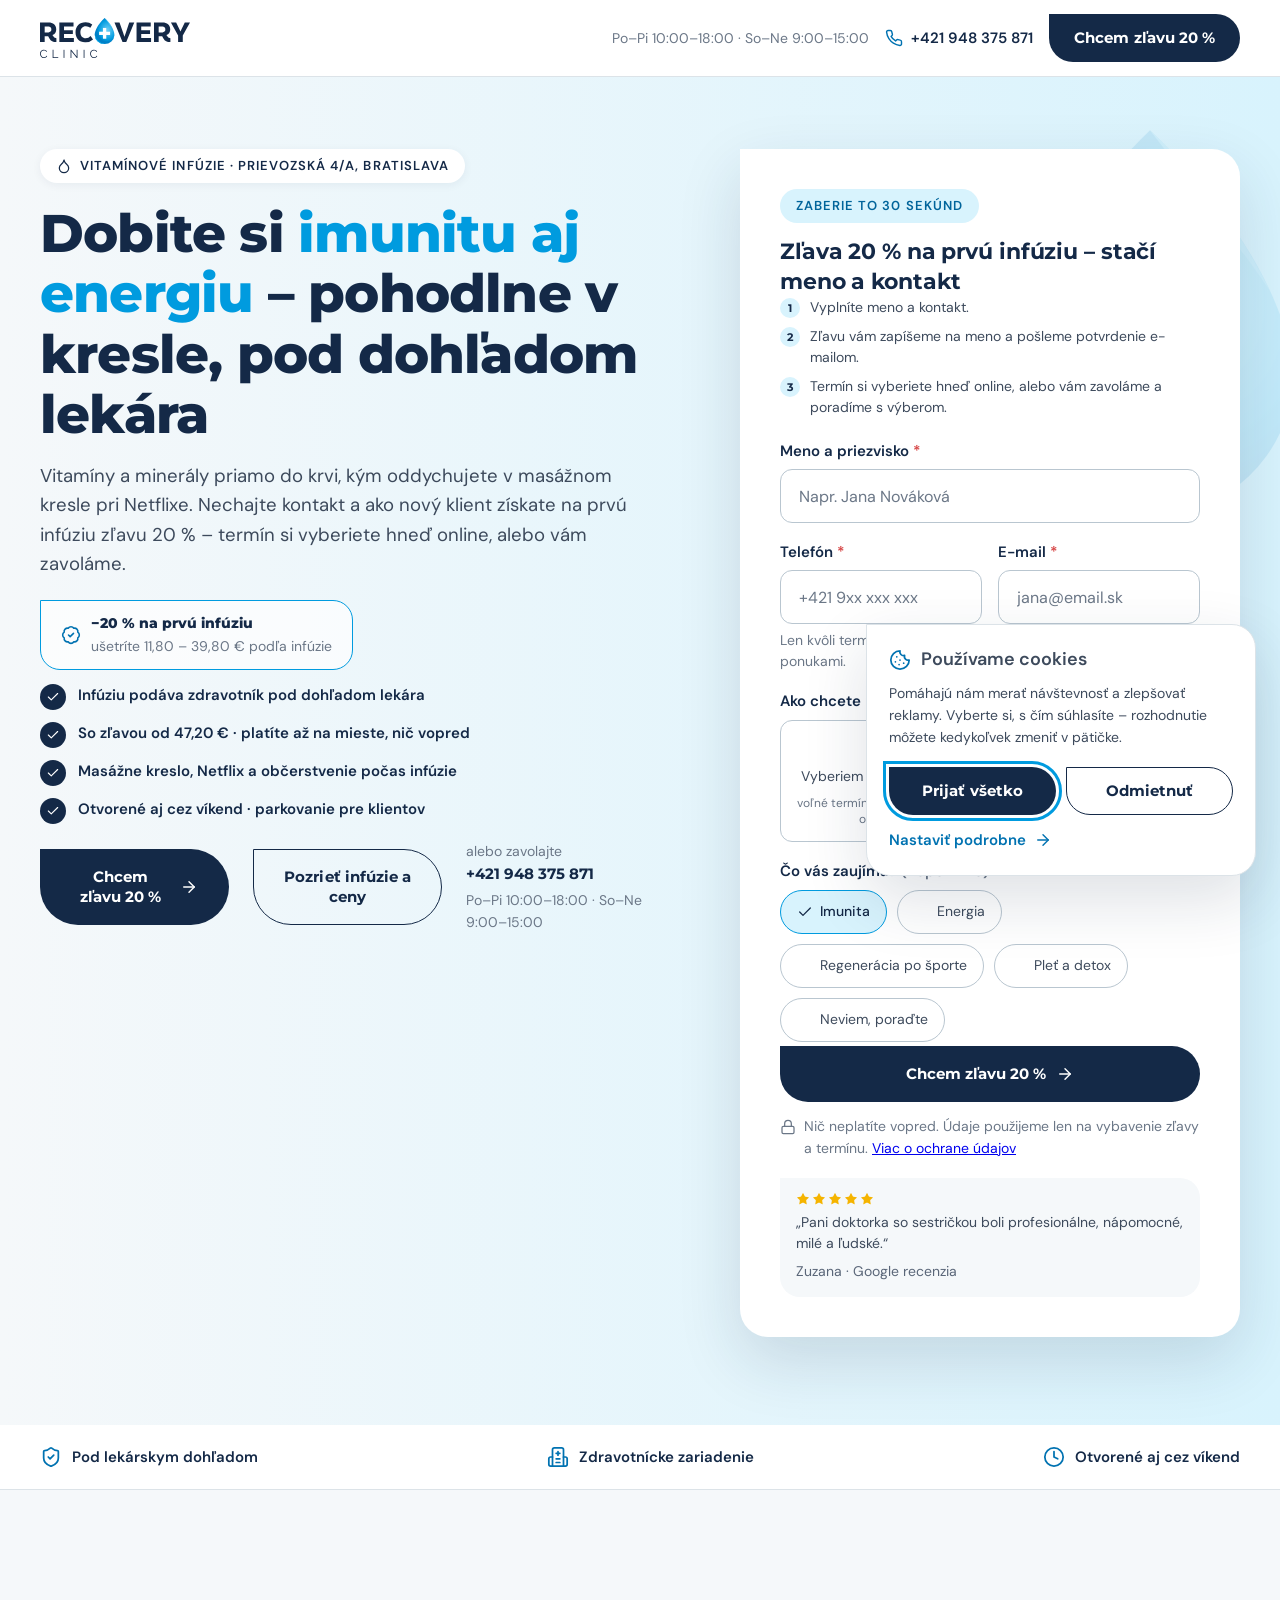
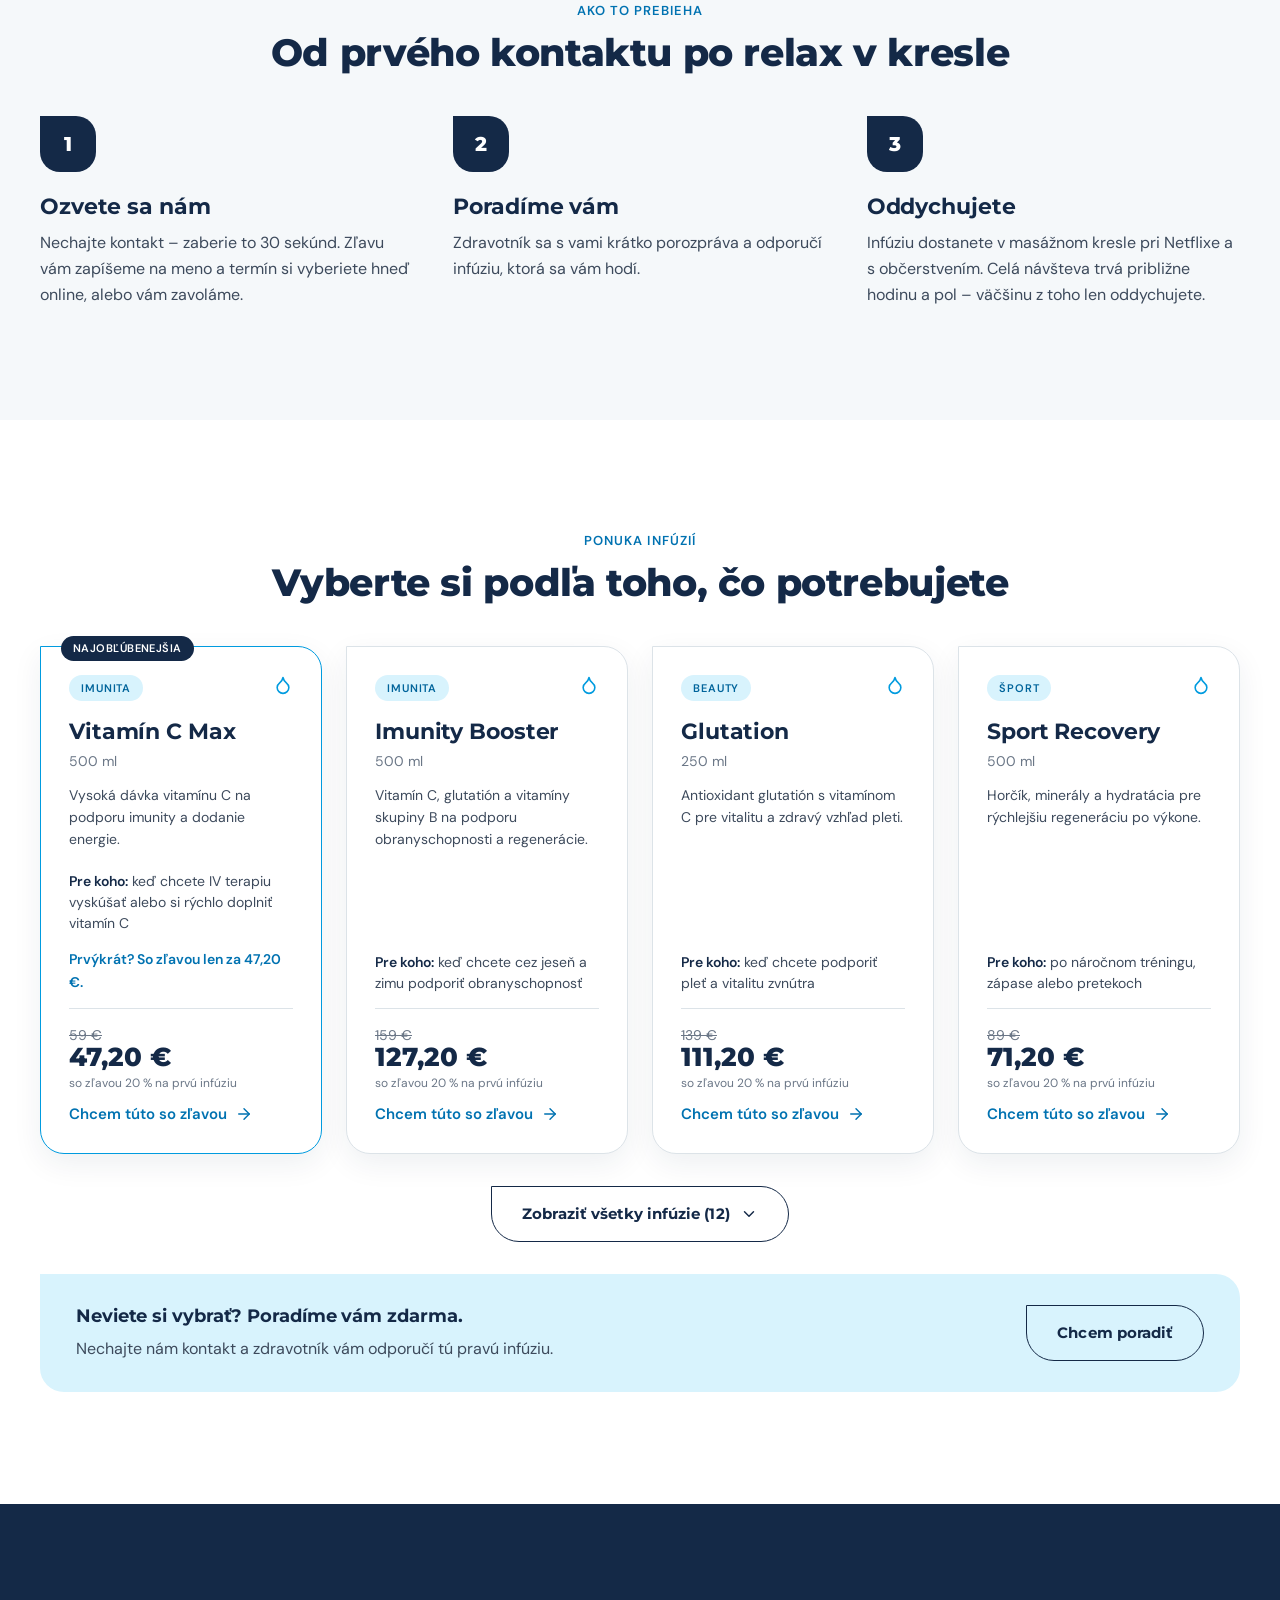
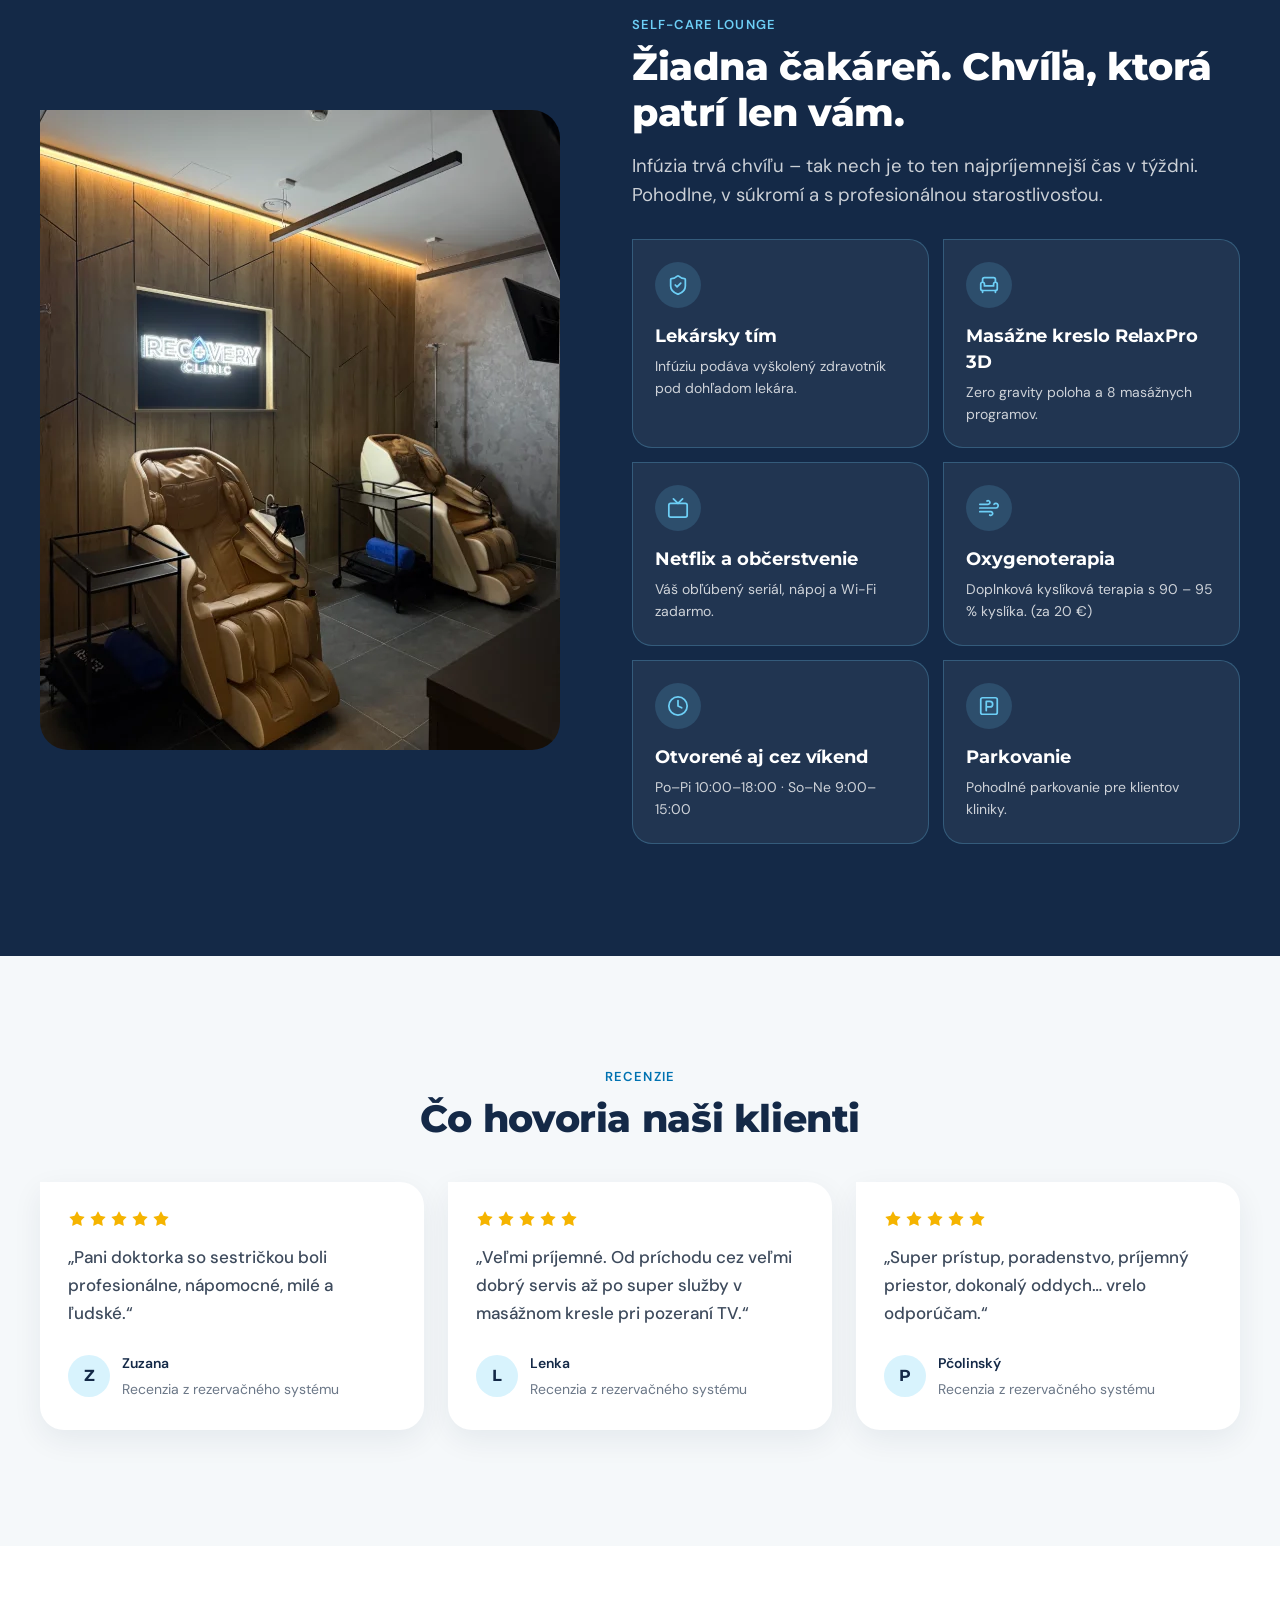
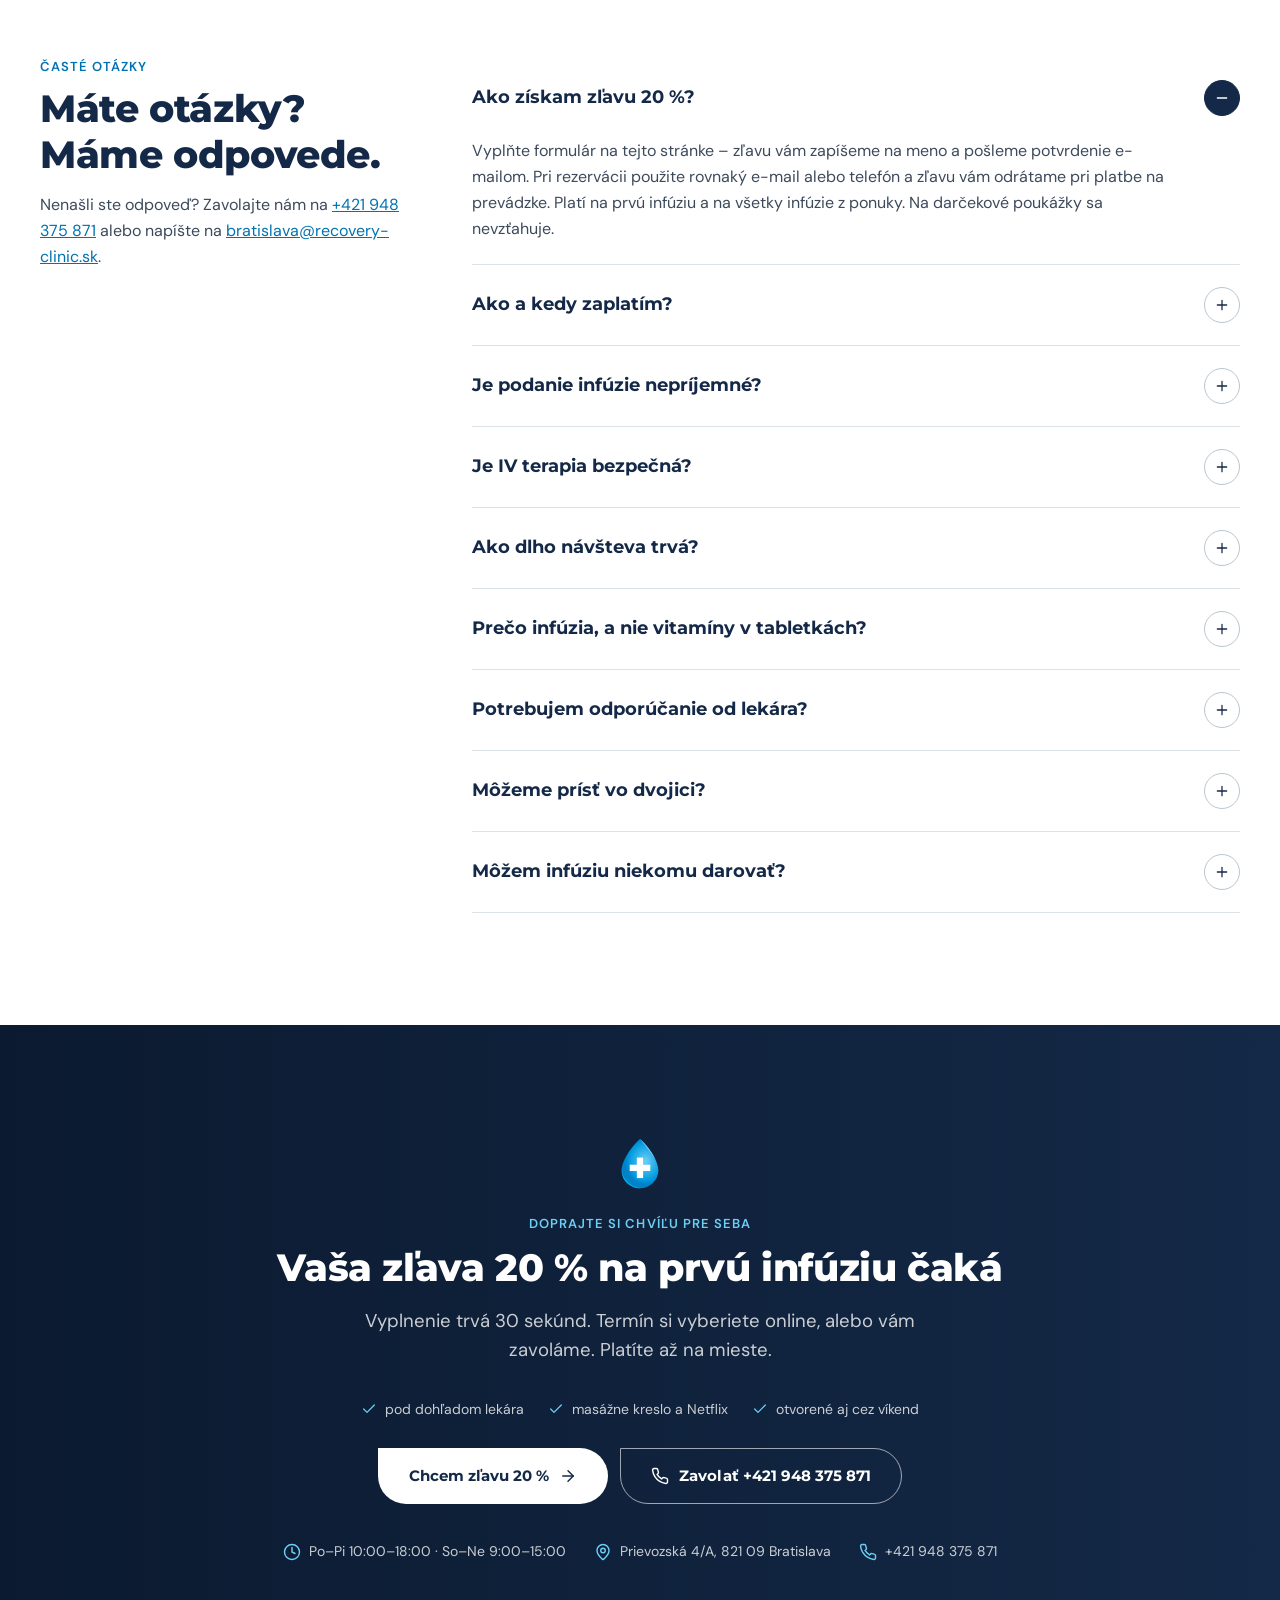
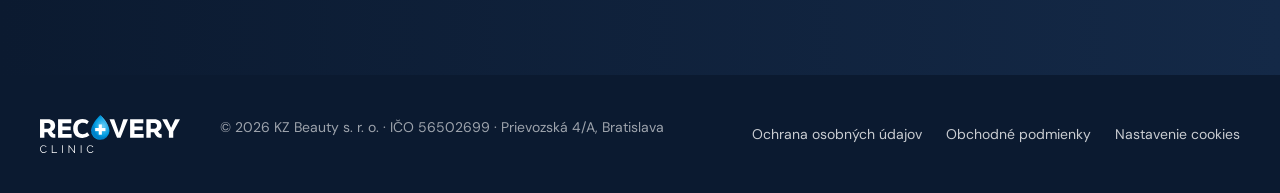
==== commit 13bdd2db: "chore: wire up the GTM container GTM-TR78PWKK The snippets were already in the head and after body, " ====
--- a/index.html
+++ b/index.html
@@ -125,13 +125,13 @@
        ID je tu natvrdo zámerne: keby sa čítalo z config.js, musel by sa
        config.js načítať synchrónne a blokoval by vykreslenie stránky.
 
-       TODO: nové GTM ID – nahraď GTM-XXXXXXX na TROCH miestach:
-       tu, v <noscript> iframe hneď za <body> a v config.js (gtmId). -->
+       Pri zmene kontajnera uprav ID na TROCH miestach: tu,
+       v <noscript> iframe hneď za <body> a v config.js (gtmId). -->
   <script>
     (function(w,d,s,l,i){w[l]=w[l]||[];w[l].push({'gtm.start':new Date().getTime(),event:'gtm.js'});
     var f=d.getElementsByTagName(s)[0],j=d.createElement(s),dl=l!='dataLayer'?'&l='+l:'';
     j.async=true;j.src='https://www.googletagmanager.com/gtm.js?id='+i+dl;f.parentNode.insertBefore(j,f);
-    })(window,document,'script','dataLayer','GTM-XXXXXXX');
+    })(window,document,'script','dataLayer','GTM-TR78PWKK');
   </script>
 
   <!-- Fonty hostujeme lokálne (GDPR + rýchlosť). Preload len tie dva rezy,
@@ -152,9 +152,8 @@
 </head>
 <body>
 
-<!-- Google Tag Manager (noscript) – musí byť hneď za <body>.
-     TODO: nové GTM ID -->
-<noscript><iframe src="https://www.googletagmanager.com/ns.html?id=GTM-XXXXXXX"
+<!-- Google Tag Manager (noscript) – musí byť hneď za <body>. -->
+<noscript><iframe src="https://www.googletagmanager.com/ns.html?id=GTM-TR78PWKK"
   height="0" width="0" style="display:none;visibility:hidden"></iframe></noscript>
 
 <a class="skip-link" href="#formular">Preskočiť na formulár</a>
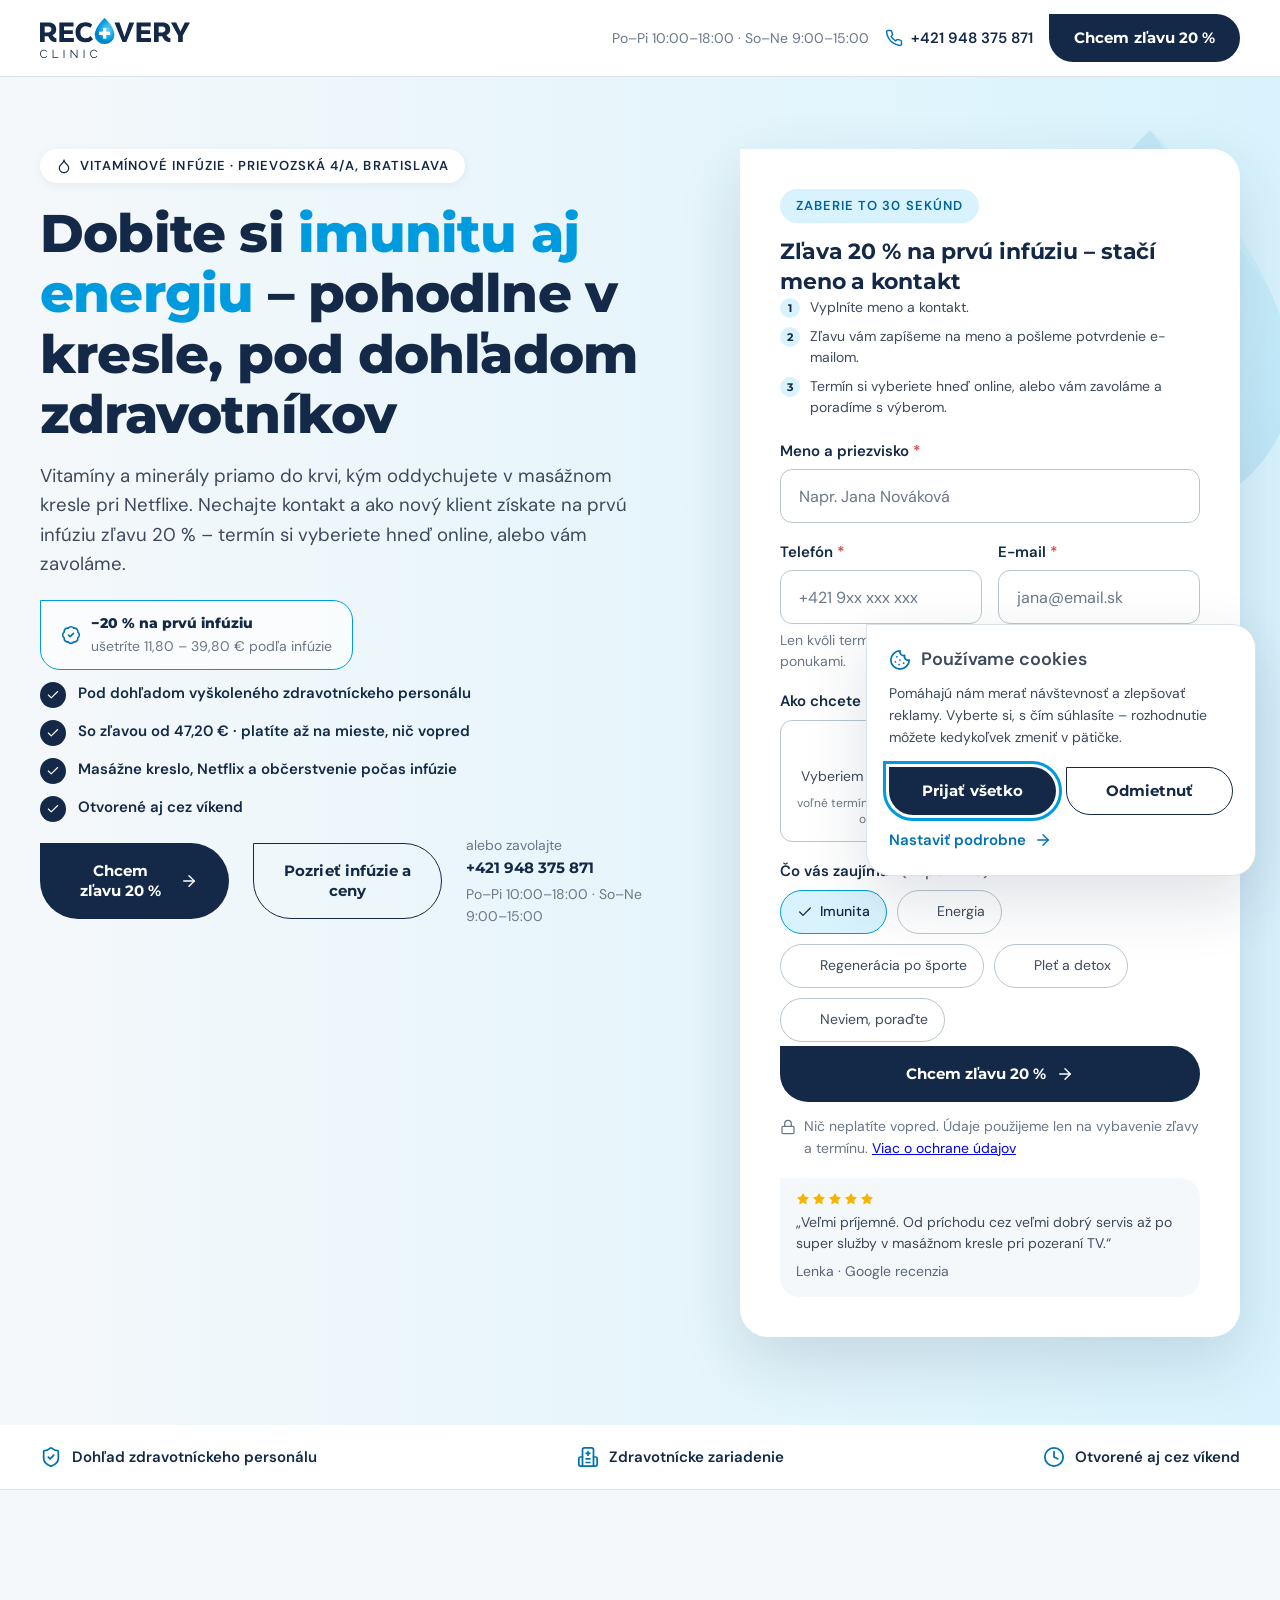
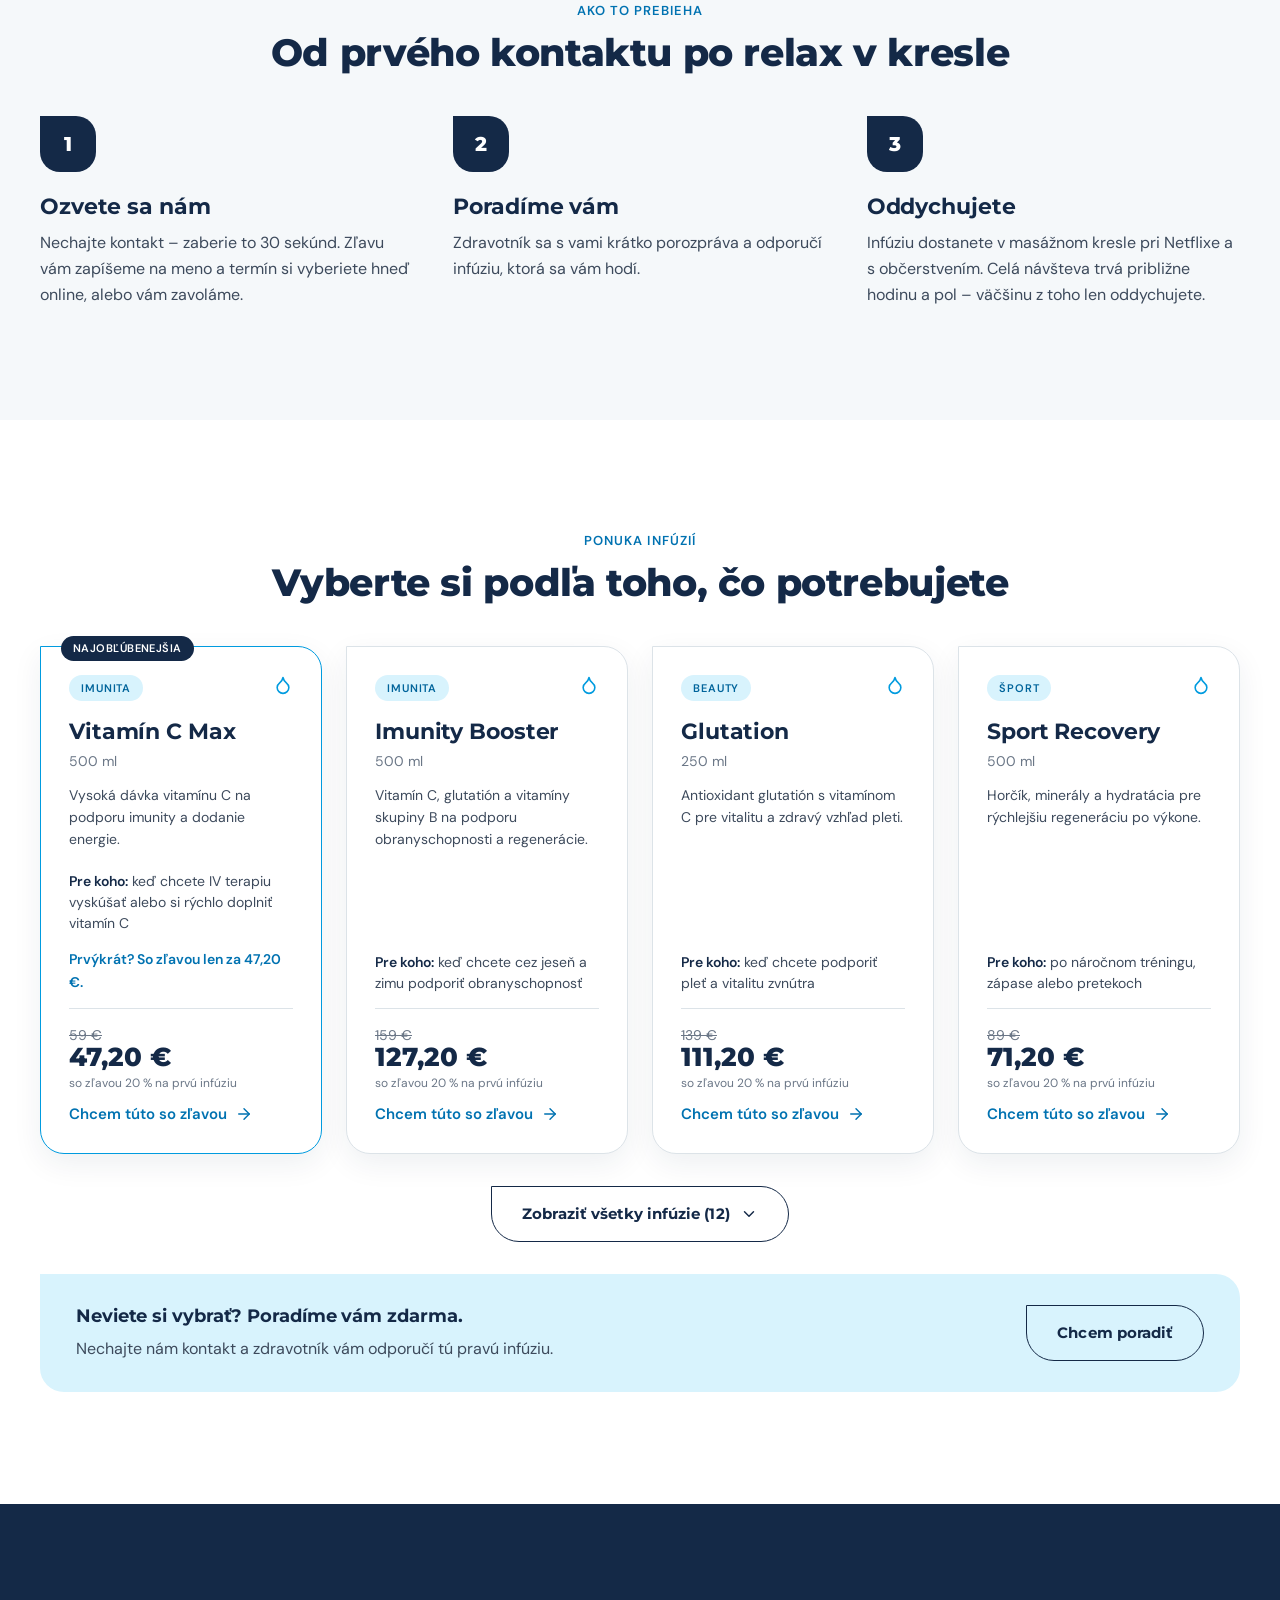
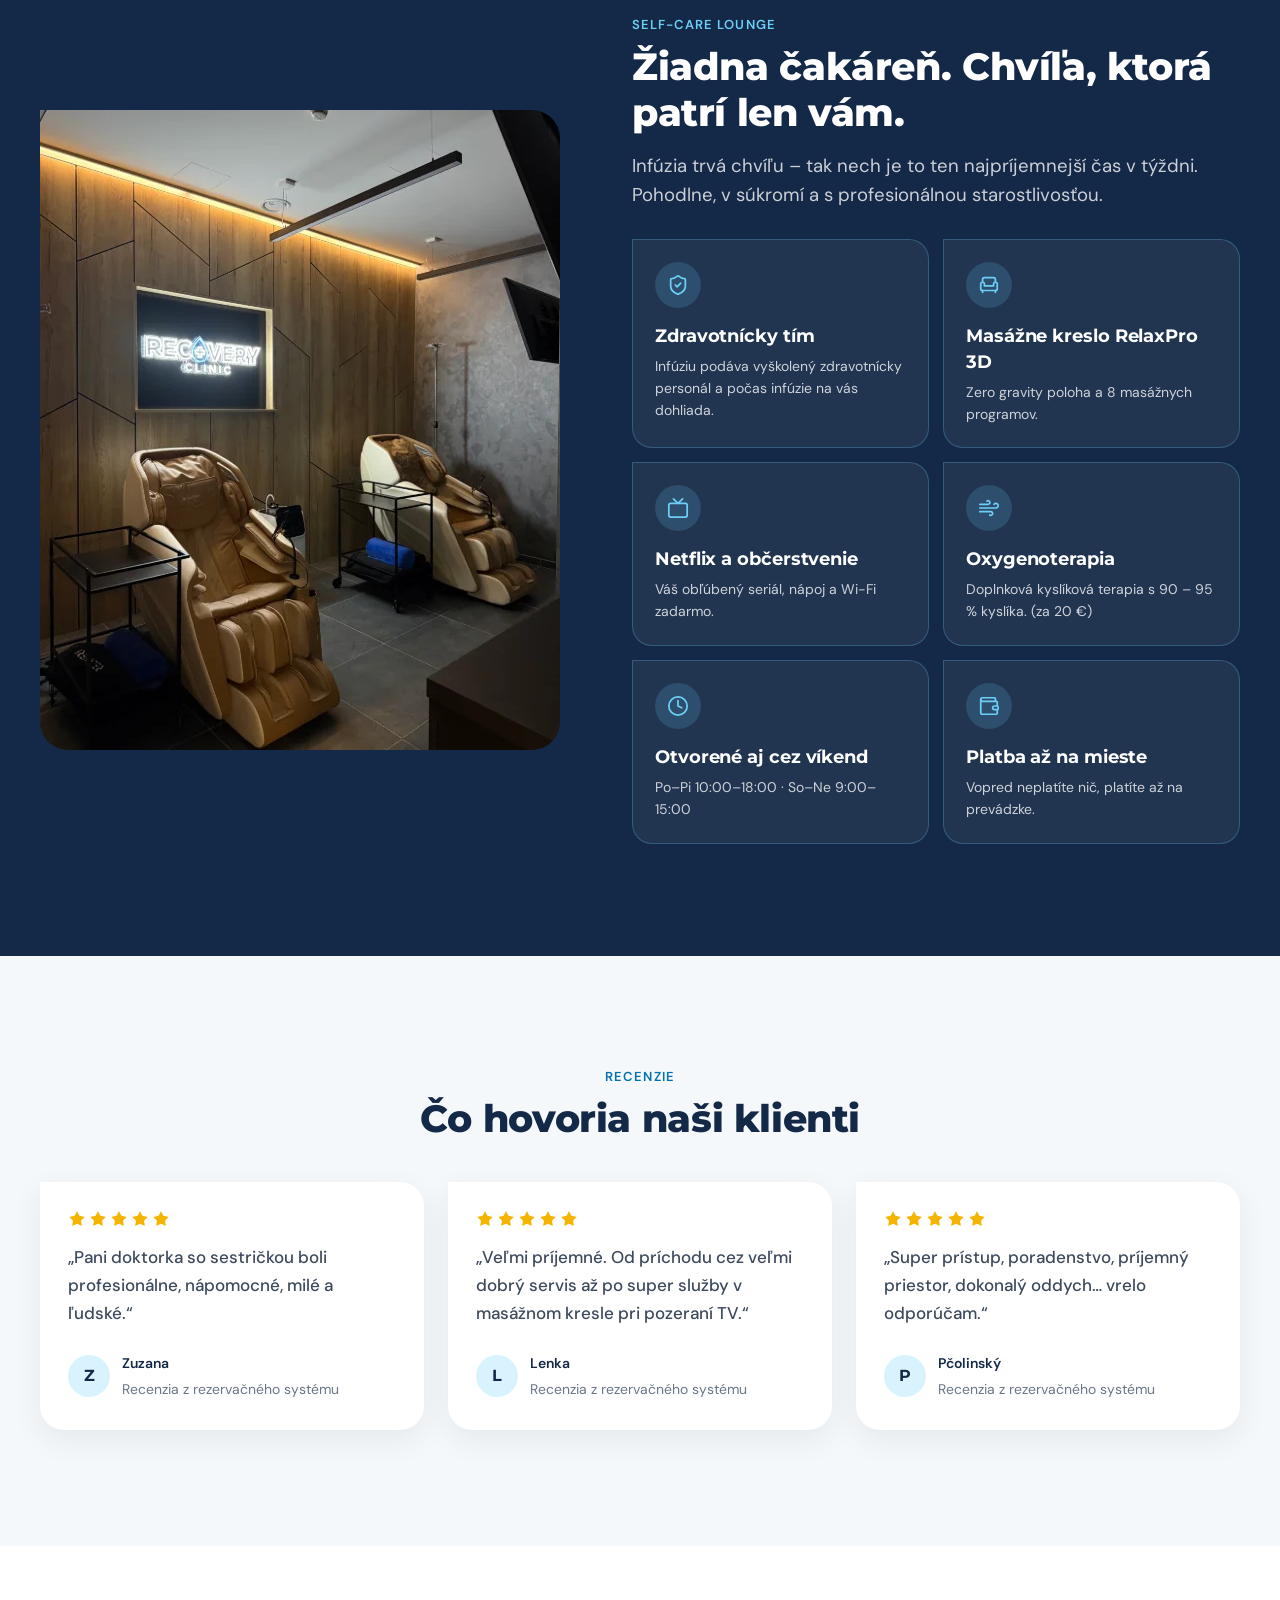
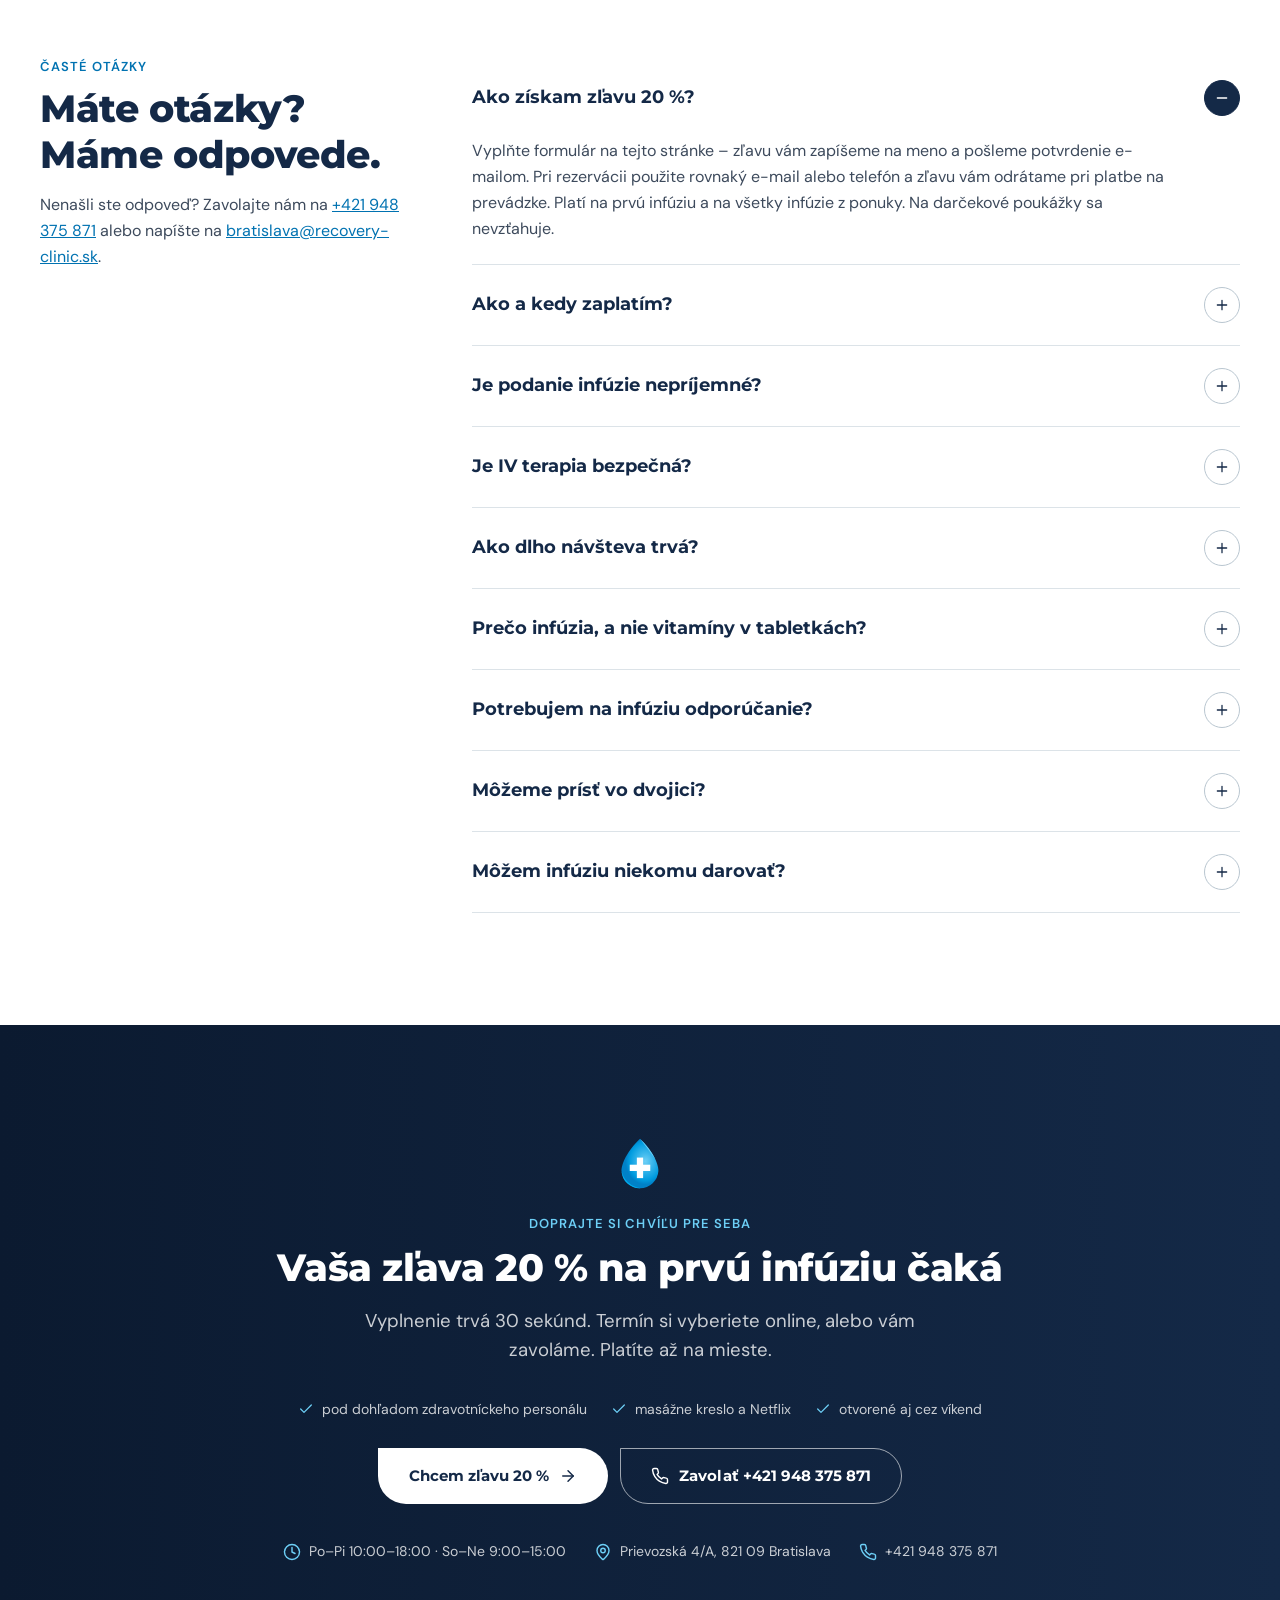
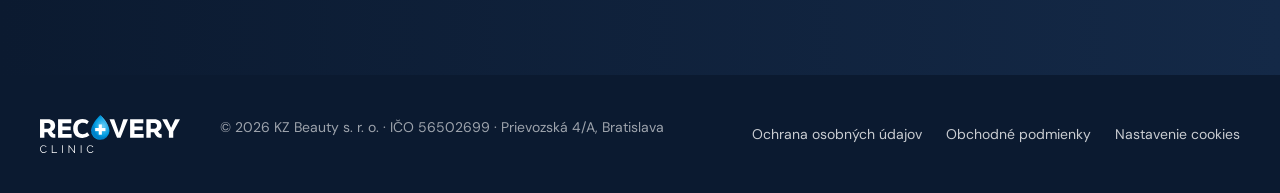
==== commit e2b4e6cd: "content: remove every mention of a doctor and of parking Client decision of 18 October: a doctor is " ====
--- a/index.html
+++ b/index.html
@@ -5,7 +5,7 @@
   <meta name="viewport" content="width=device-width, initial-scale=1, viewport-fit=cover">
 
   <title>IV infúzie Bratislava – zľava 20 % na prvú | Recovery Clinic</title>
-  <meta name="description" content="Vitamínové IV infúzie v masážnom kresle, pod dohľadom lekára. Na prvú infúziu máte zľavu 20 % – pri rezervácii online aj cez formulár. Prievozská 4/A.">
+  <meta name="description" content="Vitamínové IV infúzie v masážnom kresle, pod dohľadom zdravotníckeho personálu. Na prvú infúziu máte zľavu 20 % – pri rezervácii online aj cez formulár. Prievozská 4/A.">
 
   <!-- ===== SEO a zdieľanie ================================================
        POZOR: meta tagy sa čítajú bez JavaScriptu, takže doménu sem treba
@@ -28,7 +28,7 @@
   <meta property="og:locale" content="sk_SK">
   <meta property="og:site_name" content="Recovery Clinic Bratislava">
   <meta property="og:title" content="Dobite si imunitu aj energiu – IV infúzie v Bratislave">
-  <meta property="og:description" content="Poradíme s výberom infúzie a na prvú máte zľavu 20 % – aj pri rezervácii online. Masážne kreslo, Netflix a lekársky dohľad.">
+  <meta property="og:description" content="Poradíme s výberom infúzie a na prvú máte zľavu 20 % – aj pri rezervácii online. Masážne kreslo, Netflix a dohľad zdravotníckeho personálu.">
   <meta property="og:url" content="https://recoverybratislava.netlify.app/">
   <!-- TODO: vyexportovať og-image.jpg 1200×630 z Figmy do assets/img/
        a prepnúť na https://recoverybratislava.netlify.app/assets/img/og-image.jpg
@@ -169,7 +169,6 @@
   <symbol id="i-shield-check" viewBox="0 0 24 24"><path d="M20 13c0 5-3.5 7.5-7.66 8.95a1 1 0 0 1-.67-.01C7.5 20.5 4 18 4 13V6a1 1 0 0 1 1-1c2 0 4.5-1.2 6.24-2.72a1.17 1.17 0 0 1 1.52 0C14.51 3.81 17 5 19 5a1 1 0 0 1 1 1z"/><path d="m9 12 2 2 4-4"/></symbol>
   <symbol id="i-hospital" viewBox="0 0 24 24"><path d="M12 6v4"/><path d="M14 14h-4"/><path d="M14 18h-4"/><path d="M14 8h-4"/><path d="M18 12h2a2 2 0 0 1 2 2v6a2 2 0 0 1-2 2H4a2 2 0 0 1-2-2v-6a2 2 0 0 1 2-2h2"/><path d="M18 22V4a2 2 0 0 0-2-2H8a2 2 0 0 0-2 2v18"/></symbol>
   <symbol id="i-wallet" viewBox="0 0 24 24"><path d="M19 7V4a1 1 0 0 0-1-1H5a2 2 0 0 0 0 4h15a1 1 0 0 1 1 1v4h-3a2 2 0 0 0 0 4h3a1 1 0 0 0 1-1v-2a1 1 0 0 0-1-1"/><path d="M3 5v14a2 2 0 0 0 2 2h15a1 1 0 0 0 1-1v-4"/></symbol>
-  <symbol id="i-square-parking" viewBox="0 0 24 24"><rect width="18" height="18" x="3" y="3" rx="2"/><path d="M9 17V7h4a3 3 0 0 1 0 6H9"/></symbol>
   <symbol id="i-star" viewBox="0 0 24 24"><path d="M11.525 2.295a.53.53 0 0 1 .95 0l2.31 4.679a2.123 2.123 0 0 0 1.595 1.16l5.166.756a.53.53 0 0 1 .294.904l-3.736 3.638a2.123 2.123 0 0 0-.611 1.878l.882 5.14a.53.53 0 0 1-.771.56l-4.618-2.428a2.122 2.122 0 0 0-1.973 0L6.396 21.01a.53.53 0 0 1-.77-.56l.881-5.139a2.122 2.122 0 0 0-.611-1.879L2.16 9.795a.53.53 0 0 1 .294-.906l5.165-.755a2.122 2.122 0 0 0 1.597-1.16z"/></symbol>
   <symbol id="i-droplet" viewBox="0 0 24 24"><path d="M12 22a7 7 0 0 0 7-7c0-2-1-3.9-3-5.5s-3.5-4-4-6.5c-.5 2.5-2 4.9-4 6.5C6 11.1 5 13 5 15a7 7 0 0 0 7 7z"/></symbol>
   <symbol id="i-lock" viewBox="0 0 24 24"><rect width="18" height="11" x="3" y="11" rx="2" ry="2"/><path d="M7 11V7a5 5 0 0 1 10 0v4"/></symbol>
@@ -244,7 +243,7 @@
 
       <!-- H1 sa mení podľa ?v= v URL (varianty v config.js).
            Bez JS ostane tento default – variant „a" (imunita). -->
-      <h1 data-h1>Dobite si <span class="hl">imunitu aj energiu</span> – pohodlne v kresle, pod dohľadom lekára</h1>
+      <h1 data-h1>Dobite si <span class="hl">imunitu aj energiu</span> – pohodlne v kresle, pod dohľadom zdravotníkov</h1>
 
       <p class="body-l hero__sub" data-sub>
         <span class="is-desktop">Vitamíny a minerály priamo do krvi, kým oddychujete
@@ -272,7 +271,7 @@
       <ul class="hero__benefits">
         <li>
           <svg class="ico" aria-hidden="true"><use href="#i-check"/></svg>
-          <span>Infúziu podáva zdravotník pod dohľadom lekára</span>
+          <span>Pod dohľadom vyškoleného zdravotníckeho personálu</span>
         </li>
         <li>
           <svg class="ico" aria-hidden="true"><use href="#i-check"/></svg>
@@ -284,7 +283,7 @@
         </li>
         <li>
           <svg class="ico" aria-hidden="true"><use href="#i-check"/></svg>
-          <span>Otvorené aj cez víkend · parkovanie pre klientov</span>
+          <span>Otvorené aj cez víkend</span>
         </li>
       </ul>
 
@@ -314,8 +313,8 @@
       <div class="hero__trust">
         <ul>
           <li><svg class="ico" aria-hidden="true"><use href="#i-wallet"/></svg>Platíte až na mieste</li>
-          <li><svg class="ico" aria-hidden="true"><use href="#i-shield-check"/></svg>Poradenstvo zdarma</li>
-          <li><svg class="ico" aria-hidden="true"><use href="#i-square-parking"/></svg>Parkovanie</li>
+          <li><svg class="ico" aria-hidden="true"><use href="#i-shield-check"/></svg>Poradenstvo so zdravotníkom zdarma</li>
+          <li><svg class="ico" aria-hidden="true"><use href="#i-hospital"/></svg>Zdravotnícke zariadenie</li>
           <li hidden data-reschedule><svg class="ico" aria-hidden="true"><use href="#i-clock"/></svg><span data-reschedule-text></span></li>
         </ul>
       </div>
@@ -476,8 +475,8 @@
               <svg class="ico" aria-hidden="true"><use href="#i-star"/></svg>
               <svg class="ico" aria-hidden="true"><use href="#i-star"/></svg>
             </div>
-            <blockquote>„Pani doktorka so sestričkou boli profesionálne, nápomocné, milé a ľudské.“</blockquote>
-            <figcaption>Zuzana · Google recenzia</figcaption>
+            <blockquote>„Veľmi príjemné. Od príchodu cez veľmi dobrý servis až po super služby v masážnom kresle pri pozeraní TV.“</blockquote>
+            <figcaption>Lenka · Google recenzia</figcaption>
           </figure>
         </form>
 
@@ -509,7 +508,7 @@
         <svg class="ico" aria-hidden="true"><use href="#i-star"/></svg>
         <span><b data-google-rating></b> na Google · <span data-google-review-count></span> recenzií</span>
       </li>
-      <li><svg class="ico" aria-hidden="true"><use href="#i-shield-check"/></svg>Pod lekárskym dohľadom</li>
+      <li><svg class="ico" aria-hidden="true"><use href="#i-shield-check"/></svg>Dohľad zdravotníckeho personálu</li>
       <li><svg class="ico" aria-hidden="true"><use href="#i-hospital"/></svg>Zdravotnícke zariadenie</li>
       <li><svg class="ico" aria-hidden="true"><use href="#i-clock"/></svg>Otvorené aj cez víkend</li>
     </ul>
@@ -634,8 +633,8 @@
       <div class="usp-grid">
         <div class="card-usp">
           <div class="card-usp__icon"><svg class="ico" aria-hidden="true"><use href="#i-shield-check"/></svg></div>
-          <h3 class="h4">Lekársky tím</h3>
-          <p>Infúziu podáva vyškolený zdravotník pod dohľadom lekára.</p>
+          <h3 class="h4">Zdravotnícky tím</h3>
+          <p>Infúziu podáva vyškolený zdravotnícky personál a počas infúzie na vás dohliada.</p>
         </div>
         <div class="card-usp">
           <div class="card-usp__icon"><svg class="ico" aria-hidden="true"><use href="#i-armchair"/></svg></div>
@@ -658,9 +657,9 @@
           <p>Po–Pi 10:00–18:00 · So–Ne 9:00–15:00</p>
         </div>
         <div class="card-usp">
-          <div class="card-usp__icon"><svg class="ico" aria-hidden="true"><use href="#i-square-parking"/></svg></div>
-          <h3 class="h4">Parkovanie</h3>
-          <p>Pohodlné parkovanie pre klientov kliniky.</p>
+          <div class="card-usp__icon"><svg class="ico" aria-hidden="true"><use href="#i-wallet"/></svg></div>
+          <h3 class="h4">Platba až na mieste</h3>
+          <p>Vopred neplatíte nič, platíte až na prevádzke.</p>
         </div>
       </div>
     </div>
@@ -794,8 +793,8 @@
       <details class="faq-item">
         <summary><span>Je IV terapia bezpečná?</span></summary>
         <div class="faq-item__body body-m">
-          Infúzie podáva vyškolený zdravotnícky personál pod dohľadom lekára.
-          Pred infúziou sa vás opýtame na zdravotný stav a lieky, ktoré
+          Infúzie podáva vyškolený zdravotnícky personál a počas infúzie na vás
+          dohliada. Pred podaním sa vás opýtame na zdravotný stav a lieky, ktoré
           užívate.<span hidden data-not-suitable></span>
         </div>
       </details>
@@ -819,7 +818,7 @@
       </details>
 
       <details class="faq-item">
-        <summary><span>Potrebujem odporúčanie od lekára?</span></summary>
+        <summary><span>Potrebujem na infúziu odporúčanie?</span></summary>
         <div class="faq-item__body body-m">
           Nie. Stačí nám nechať kontakt – termín si vyberiete online alebo vám
           s výberom poradíme telefonicky.
@@ -861,7 +860,7 @@
     </p>
 
     <ul class="final__checks">
-      <li><svg class="ico" aria-hidden="true"><use href="#i-check"/></svg>pod dohľadom lekára</li>
+      <li><svg class="ico" aria-hidden="true"><use href="#i-check"/></svg>pod dohľadom zdravotníckeho personálu</li>
       <li><svg class="ico" aria-hidden="true"><use href="#i-check"/></svg>masážne kreslo a Netflix</li>
       <li><svg class="ico" aria-hidden="true"><use href="#i-check"/></svg>otvorené aj cez víkend</li>
     </ul>
--- a/assets/css/styles.css
+++ b/assets/css/styles.css
@@ -989,7 +989,7 @@
   position: relative;
   overflow: hidden;
   background: var(--grad-hero);
-  padding-block: 32px 48px;
+  padding-block: 24px 48px;
 }
 .hero__inner { position: relative; z-index: 1; }
 
@@ -1003,9 +1003,9 @@
   }
 }
 
-.hero__eyebrow { margin-bottom: 18px; }
-.hero h1 { margin-bottom: 14px; }
-.hero__sub { margin-bottom: 18px; color: var(--c-text); }
+.hero__eyebrow { margin-bottom: 16px; }
+.hero h1 { margin-bottom: 10px; }
+.hero__sub { margin-bottom: 14px; color: var(--c-text); }
 
 @media (min-width: 1024px) {
   .hero { padding-block: 72px 88px; }
@@ -1021,7 +1021,7 @@
   display: inline-flex;
   align-items: center;
   gap: 10px;
-  margin-bottom: 14px;
+  margin-bottom: 12px;
   padding: 12px 20px;
   border: 1.5px solid var(--c-blue);
   border-radius: var(--r-sm);
@@ -1035,7 +1035,7 @@
 
 /* Zoznam benefitov */
 .hero__benefits {
-  margin: 0 0 16px;
+  margin: 0 0 12px;
   padding: 0;
   list-style: none;
   display: grid;
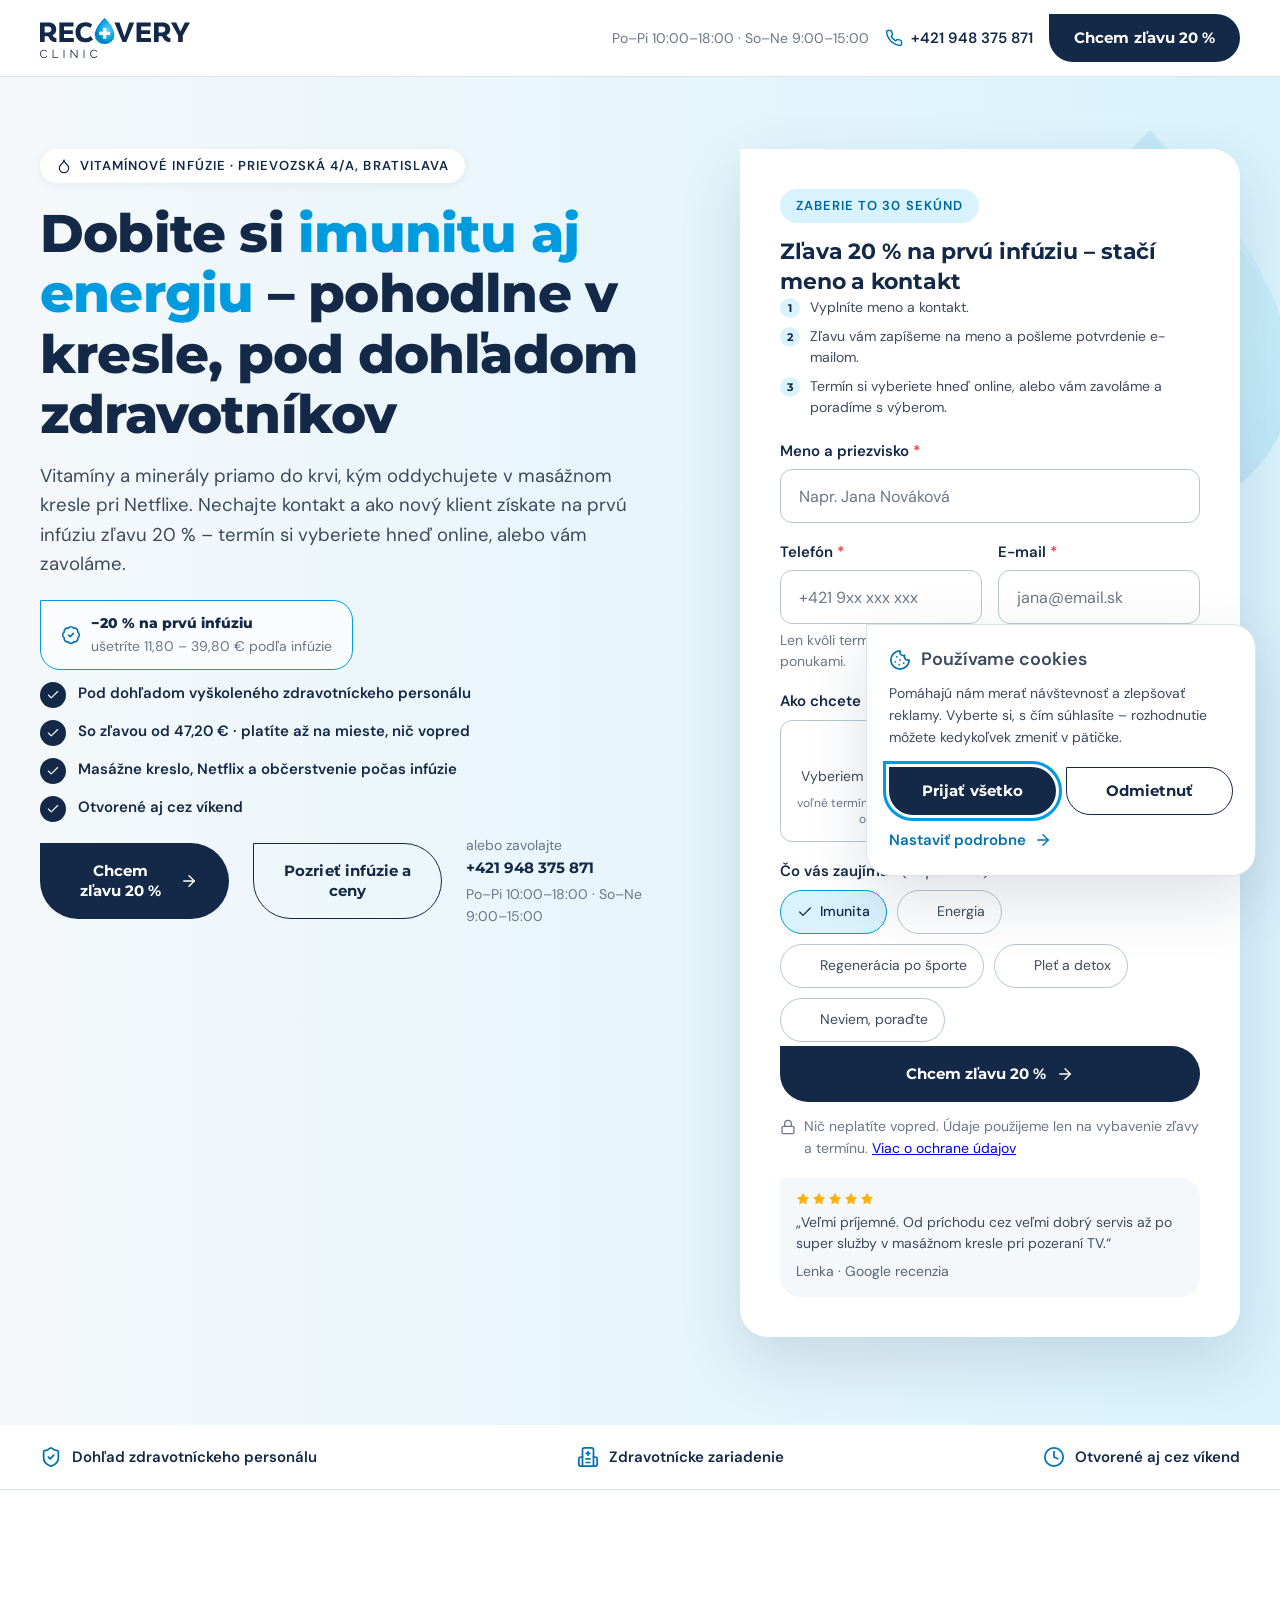
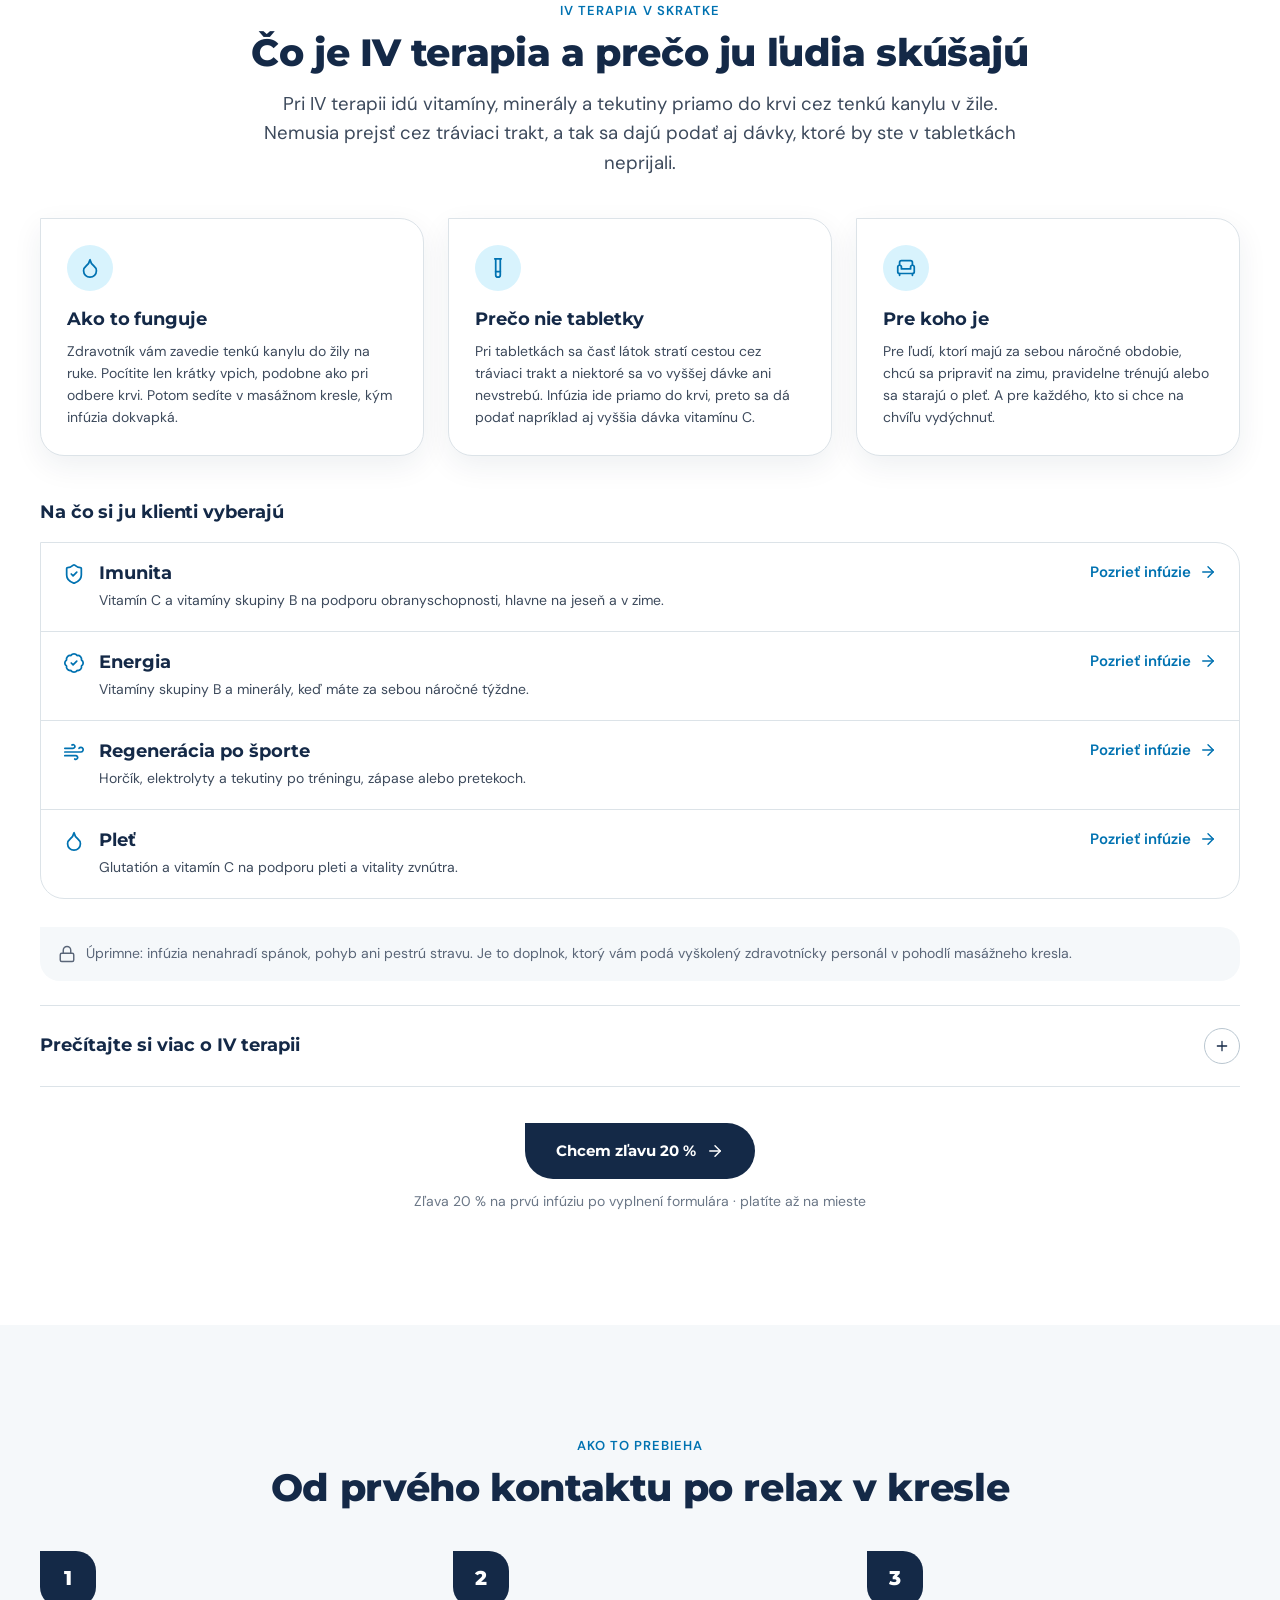
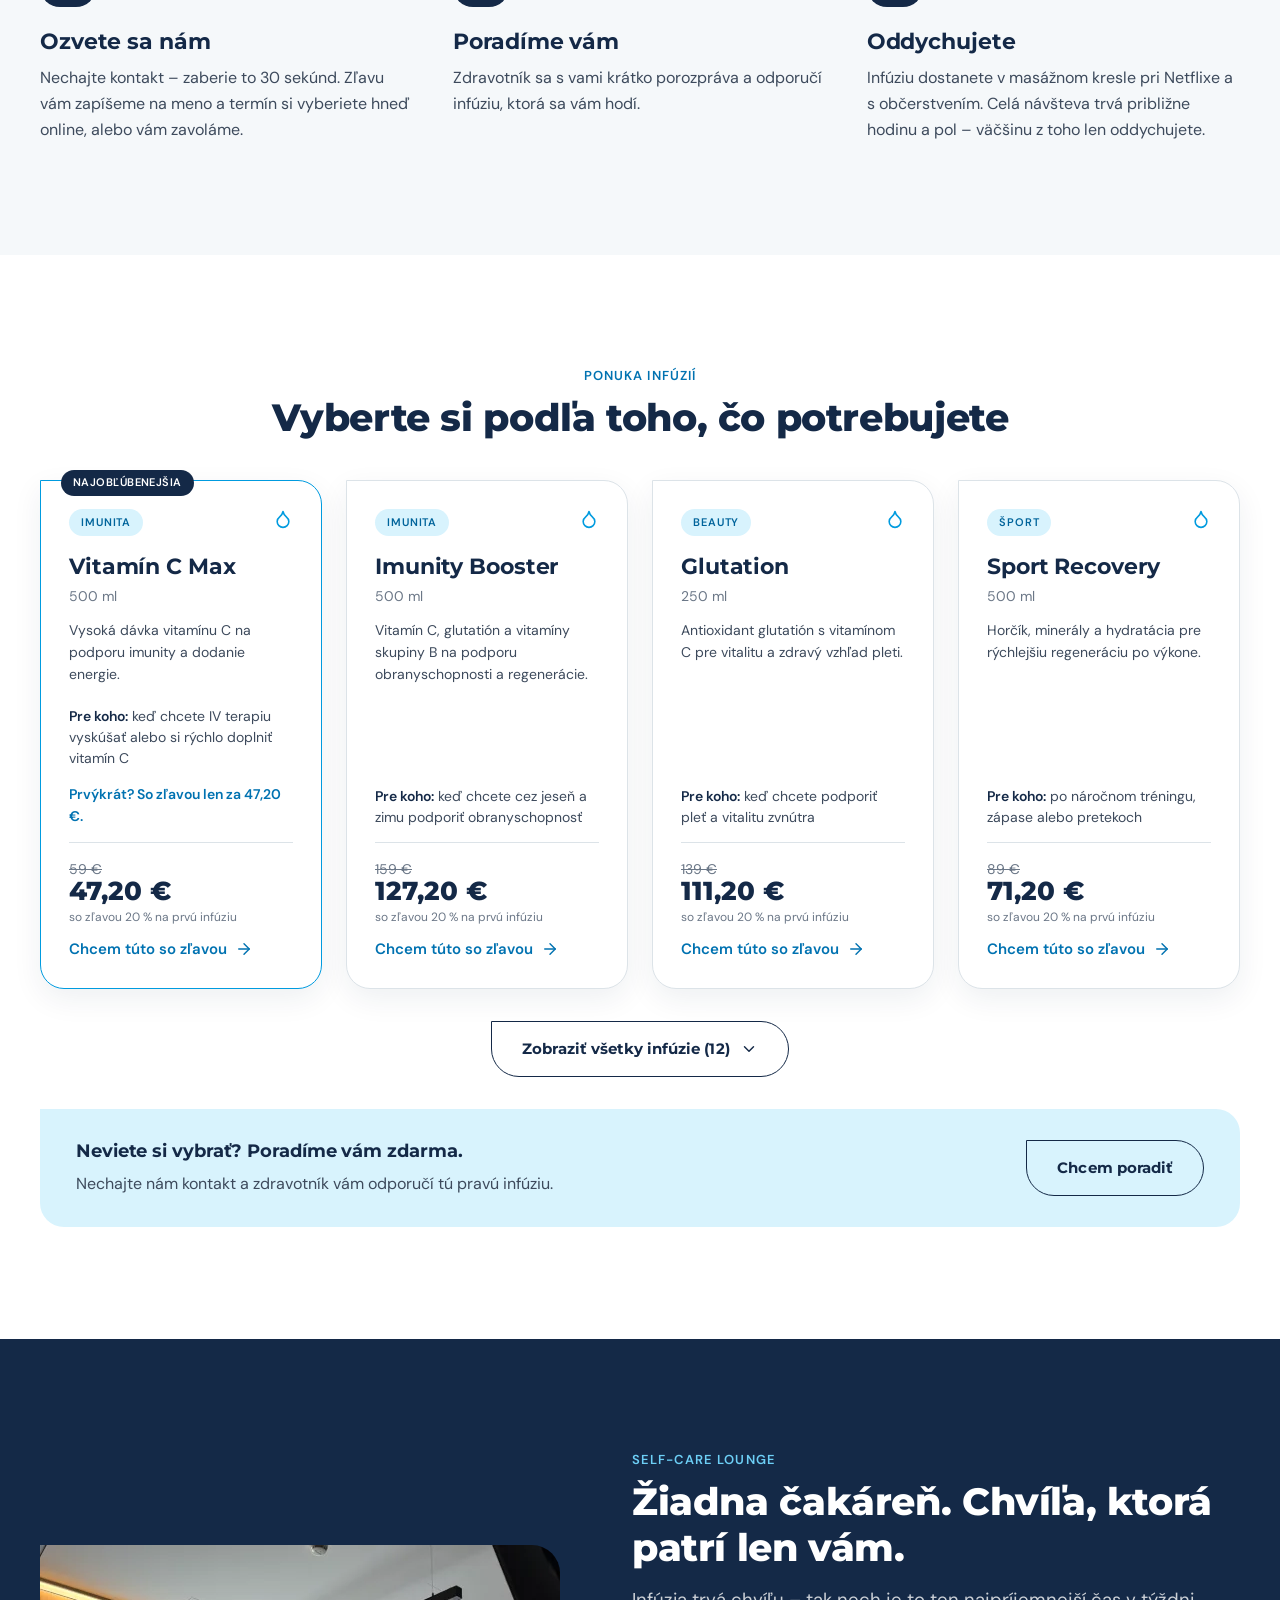
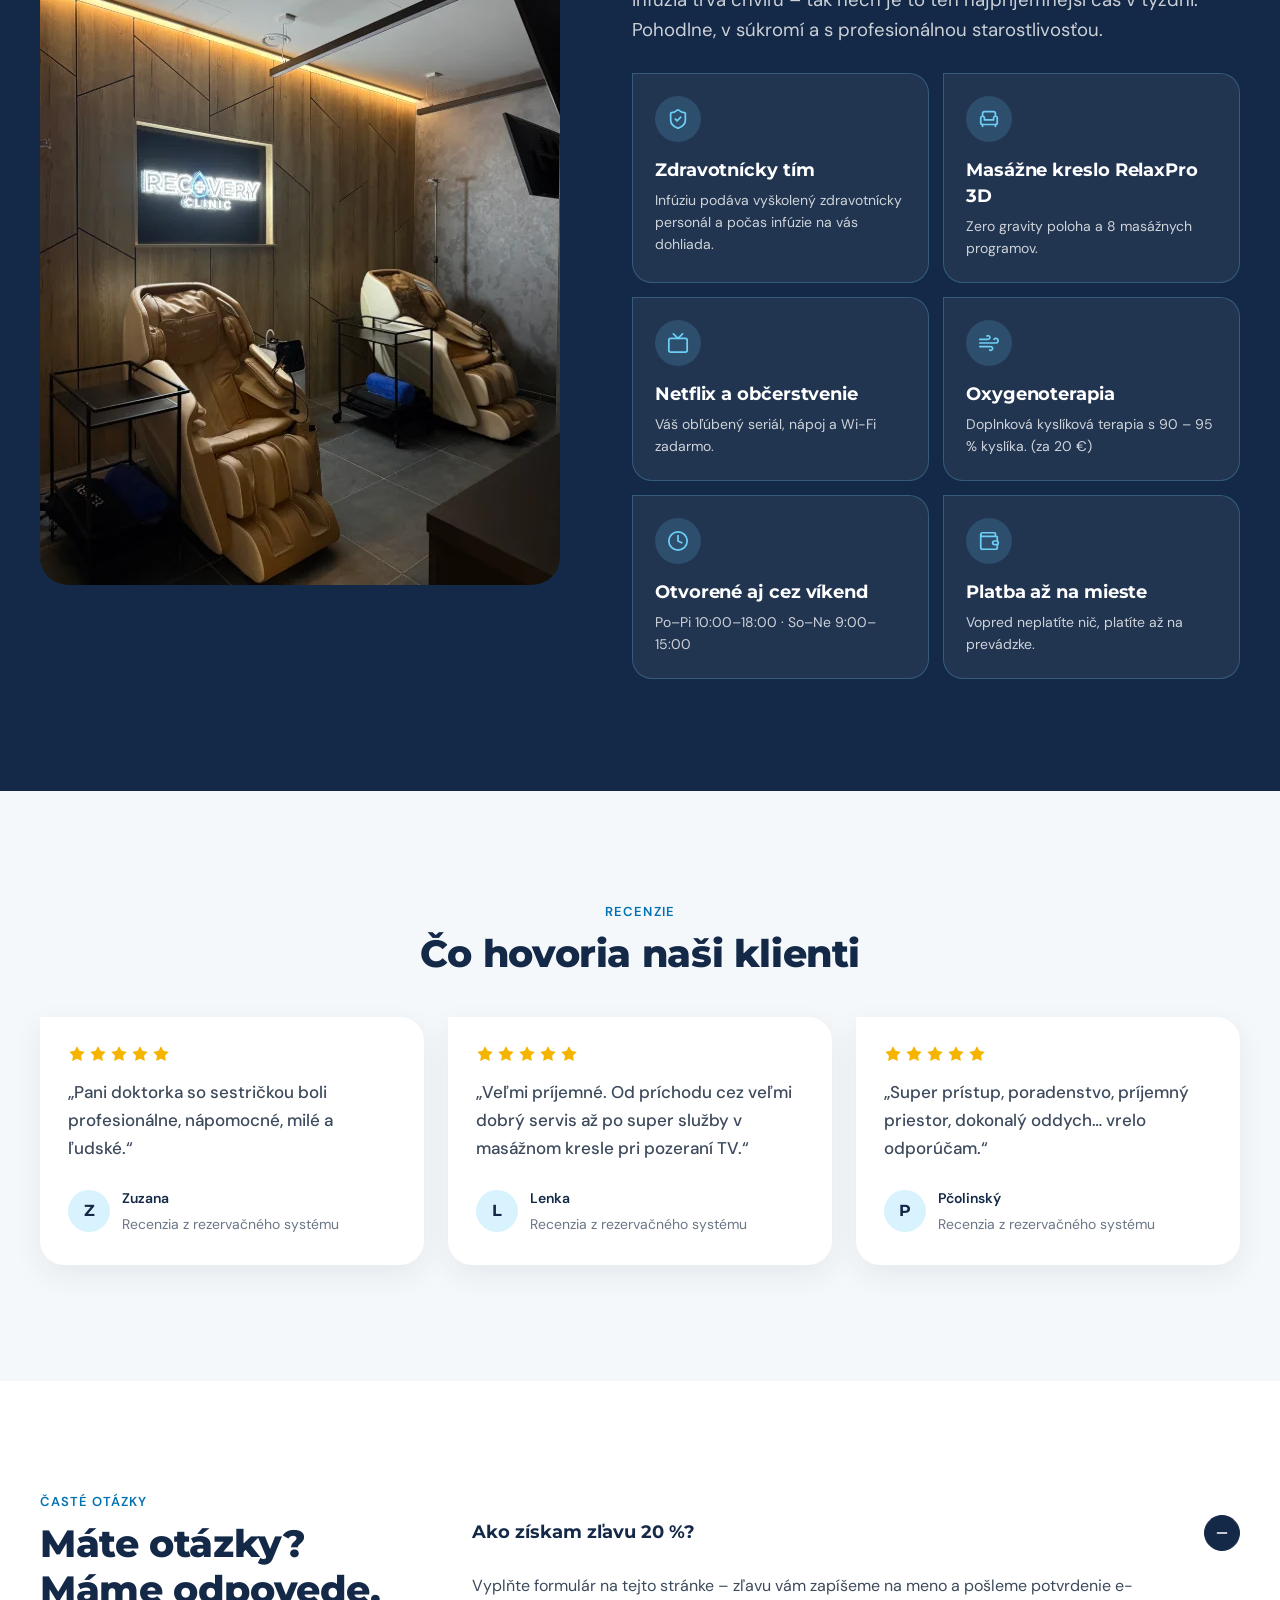
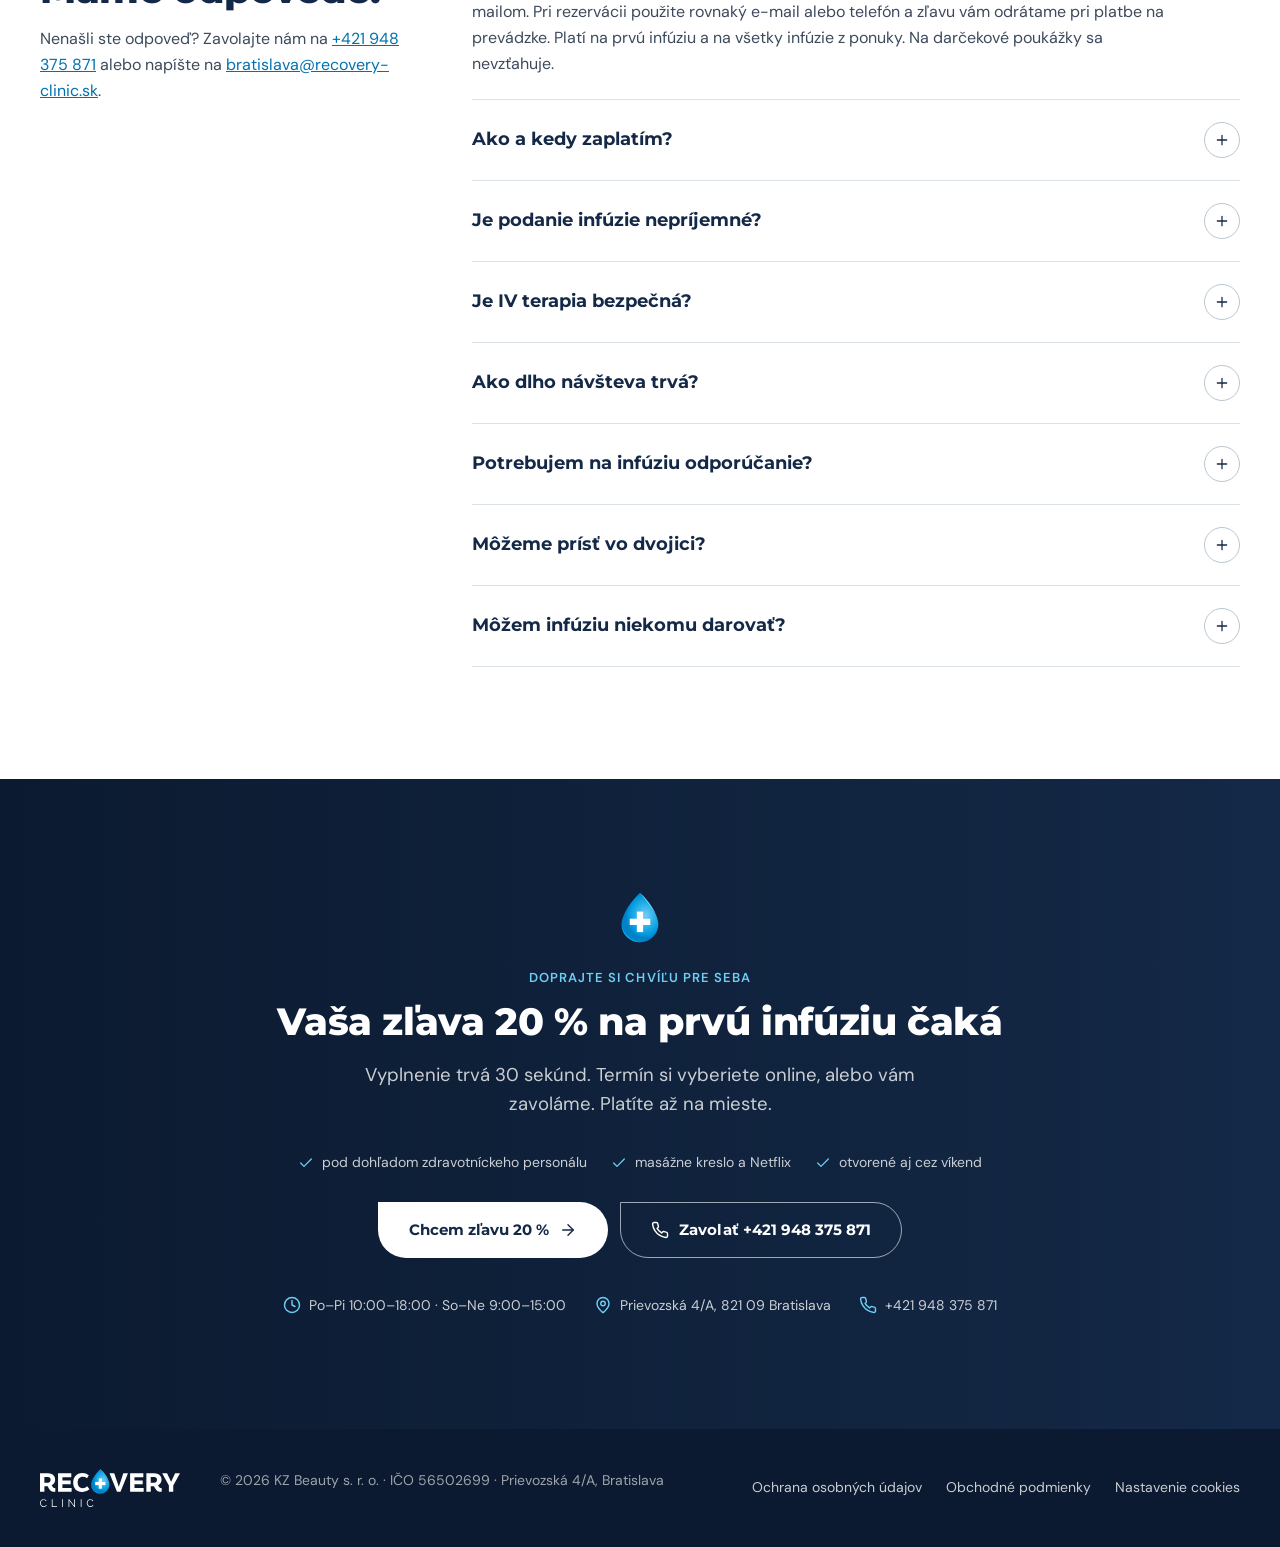
==== commit 805f11cb: "content: add the "Čo je IV terapia" section Explains the service to cold traffic, per docs/SEKCIA_co" ====
--- a/index.html
+++ b/index.html
@@ -517,6 +517,159 @@
 
 
 <!-- ==========================================================================
+     ČO JE IV TERAPIA
+     Pre studené publikum z Mety, ktoré službu nepozná. Stojí ZA formulárom
+     zámerne: kto IV terapiu pozná, vyplní formulár hneď a dlhý text pred ním
+     by ho len zdržal. Kto ju nepozná, nájde vysvetlenie o kúsok nižšie
+     a tlačidlo ho vráti späť k formuláru.
+
+     Väčšina textu je skrytá v <details>, nech sa stránka nenafukuje
+     pre tých, ktorí čítať nechcú.
+     ========================================================================== -->
+<section class="section" id="iv-terapia" data-section="iv-terapia">
+  <div class="container">
+    <div class="section-head">
+      <span class="eyebrow">IV terapia v skratke</span>
+      <h2>Čo je IV terapia a prečo ju ľudia skúšajú</h2>
+      <p class="body-l">
+        Pri IV terapii idú vitamíny, minerály a tekutiny priamo do krvi cez tenkú
+        kanylu v žile. Nemusia prejsť cez tráviaci trakt, a tak sa dajú podať aj
+        dávky, ktoré by ste v tabletkách neprijali.
+      </p>
+    </div>
+
+    <div class="iv-cards">
+      <!-- TODO: fotka – keď klinika dodá zábery infúzie počas podávania,
+           nahraď ikonu za <picture> s assets/img/iv-infuzia.webp
+           (WebP, ~800 px, loading="lazy"). Dovtedy je tu ikona. -->
+      <article class="iv-card">
+        <div class="iv-card__icon"><svg class="ico" aria-hidden="true"><use href="#i-droplet"/></svg></div>
+        <h3 class="h4">Ako to funguje</h3>
+        <p class="body-s">
+          Zdravotník vám zavedie tenkú kanylu do žily na ruke. Pocítite len krátky
+          vpich, podobne ako pri odbere krvi. Potom sedíte v masážnom kresle, kým
+          infúzia dokvapká.
+        </p>
+      </article>
+
+      <article class="iv-card">
+        <div class="iv-card__icon"><svg class="ico" aria-hidden="true"><use href="#i-test-tube"/></svg></div>
+        <h3 class="h4">Prečo nie tabletky</h3>
+        <p class="body-s">
+          Pri tabletkách sa časť látok stratí cestou cez tráviaci trakt a niektoré
+          sa vo vyššej dávke ani nevstrebú. Infúzia ide priamo do krvi, preto sa dá
+          podať napríklad aj vyššia dávka vitamínu C.
+        </p>
+      </article>
+
+      <article class="iv-card">
+        <div class="iv-card__icon"><svg class="ico" aria-hidden="true"><use href="#i-armchair"/></svg></div>
+        <h3 class="h4">Pre koho je</h3>
+        <p class="body-s">
+          Pre ľudí, ktorí majú za sebou náročné obdobie, chcú sa pripraviť na zimu,
+          pravidelne trénujú alebo sa starajú o pleť. A pre každého, kto si chce
+          na chvíľu vydýchnuť.
+        </p>
+      </article>
+    </div>
+
+    <h3 class="h4 iv-benefits__title">Na čo si ju klienti vyberajú</h3>
+
+    <!-- Každý riadok zapne filter danej kategórie v ponuke infúzií.
+         Obsluhuje to infusions-ui.js cez data-category. -->
+    <ul class="iv-benefits">
+      <li>
+        <svg class="ico" aria-hidden="true"><use href="#i-shield-check"/></svg>
+        <div>
+          <b>Imunita</b>
+          <span>Vitamín C a vitamíny skupiny B na podporu obranyschopnosti, hlavne na jeseň a v zime.</span>
+        </div>
+        <a class="link-arrow" href="#infuzie" data-category="Imunita">
+          Pozrieť infúzie <svg class="ico" aria-hidden="true"><use href="#i-arrow-right"/></svg>
+        </a>
+      </li>
+      <li>
+        <svg class="ico" aria-hidden="true"><use href="#i-badge-check"/></svg>
+        <div>
+          <b>Energia</b>
+          <span>Vitamíny skupiny B a minerály, keď máte za sebou náročné týždne.</span>
+        </div>
+        <a class="link-arrow" href="#infuzie" data-category="Energia">
+          Pozrieť infúzie <svg class="ico" aria-hidden="true"><use href="#i-arrow-right"/></svg>
+        </a>
+      </li>
+      <li>
+        <svg class="ico" aria-hidden="true"><use href="#i-wind"/></svg>
+        <div>
+          <b>Regenerácia po športe</b>
+          <span>Horčík, elektrolyty a tekutiny po tréningu, zápase alebo pretekoch.</span>
+        </div>
+        <a class="link-arrow" href="#infuzie" data-category="Šport">
+          Pozrieť infúzie <svg class="ico" aria-hidden="true"><use href="#i-arrow-right"/></svg>
+        </a>
+      </li>
+      <li>
+        <svg class="ico" aria-hidden="true"><use href="#i-droplet"/></svg>
+        <div>
+          <b>Pleť</b>
+          <span>Glutatión a vitamín C na podporu pleti a vitality zvnútra.</span>
+        </div>
+        <a class="link-arrow" href="#infuzie" data-category="Beauty">
+          Pozrieť infúzie <svg class="ico" aria-hidden="true"><use href="#i-arrow-right"/></svg>
+        </a>
+      </li>
+    </ul>
+
+    <!-- Pri službe, ktorú človek nepozná, vyvoláva nedôveru skôr prehnaný
+         sľub než opatrnosť. Táto veta zvyšuje dôveryhodnosť zvyšku textu. -->
+    <p class="iv-note">
+      <svg class="ico" aria-hidden="true"><use href="#i-lock"/></svg>
+      <span>Úprimne: infúzia nenahradí spánok, pohyb ani pestrú stravu. Je to doplnok,
+      ktorý vám podá vyškolený zdravotnícky personál v pohodlí masážneho kresla.</span>
+    </p>
+
+    <details class="faq-item iv-more">
+      <summary><span>Prečítajte si viac o IV terapii</span></summary>
+      <div class="faq-item__body body-m">
+        <h4>Odkiaľ IV terapia pochádza</h4>
+        <p>
+          Kombinácia vitamínov a minerálov v infúzii je známa ako „Myersov koktejl“.
+          Pomenovali ju podľa Američana Johna Myersa, ktorý ju začal podávať ako
+          jeden z prvých. Vychádza z nej aj naša infúzia Life Elixir a v rôznych
+          podobách ju dnes ponúkajú kliniky po celom svete.
+        </p>
+
+        <h4>Ako často na infúziu chodiť</h4>
+        <p>
+          To vám odporučí zdravotník podľa toho, čo od infúzie očakávate. Niektorí
+          klienti prídu pred náročným obdobím, iní si z nej spravia pravidelnú
+          chvíľu pre seba.
+        </p>
+
+        <h4>Neviete, ktorú infúziu si vybrať?</h4>
+        <p>
+          Nemusíte to vedieť vopred. Vo formulári zaškrtnite „Neviem, poraďte“
+          a zdravotník vám pred infúziou odporučí tú, ktorá sa vám hodí. Krátka
+          konzultácia je súčasťou každej návštevy.
+        </p>
+      </div>
+    </details>
+
+    <div class="iv-cta">
+      <a class="btn btn--primary" href="#formular" data-scroll-form>
+        <span>Chcem zľavu <span data-discount>20</span> %</span>
+        <svg class="ico" aria-hidden="true"><use href="#i-arrow-right"/></svg>
+      </a>
+      <p class="body-s muted">
+        Zľava <span data-discount>20</span> % na prvú infúziu po vyplnení formulára
+        · platíte až na mieste
+      </p>
+    </div>
+  </div>
+</section>
+
+
+<!-- ==========================================================================
      AKO TO PREBIEHA
      ========================================================================== -->
 <section class="section section--gray" id="ako-to-prebieha" data-section="ako-to-prebieha">
@@ -808,16 +961,6 @@
       </details>
 
       <details class="faq-item">
-        <summary><span>Prečo infúzia, a nie vitamíny v tabletkách?</span></summary>
-        <div class="faq-item__body body-m">
-          Pri infúzii idú vitamíny a minerály priamo do krvi a neprechádzajú
-          tráviacim traktom. Preto sa dajú podať aj dávky, ktoré by ste
-          v tabletkách neprijali. Ktorá infúzia a dávka sa vám hodí, odporučí
-          zdravotník.
-        </div>
-      </details>
-
-      <details class="faq-item">
         <summary><span>Potrebujem na infúziu odporúčanie?</span></summary>
         <div class="faq-item__body body-m">
           Nie. Stačí nám nechať kontakt – termín si vyberiete online alebo vám
--- a/assets/css/styles.css
+++ b/assets/css/styles.css
@@ -2071,3 +2071,123 @@
 
 /* ----- Stav po odoslaní: poznámka pod obsahom ----- */
 .form-success__note a { color: var(--c-blue-dark); font-weight: 600; }
+
+
+/* ==========================================================================
+   15. SEKCIA „ČO JE IV TERAPIA"
+   Vysvetľuje službu studenému publiku. Používa existujúce tokeny
+   a komponenty, žiadny nový vizuálny štýl.
+   ========================================================================== */
+
+.section-head .body-l { max-width: 760px; margin-inline: auto; margin-top: 14px; }
+
+/* ----- Tri karty ----- */
+.iv-cards {
+  display: grid;
+  gap: 16px;
+  margin-bottom: 44px;
+}
+@media (min-width: 768px) {
+  .iv-cards { grid-template-columns: repeat(3, 1fr); gap: 24px; }
+}
+
+.iv-card {
+  padding: 26px;
+  border: 1px solid var(--c-border);
+  border-radius: var(--r-card);
+  background: var(--c-white);
+  box-shadow: var(--shadow-card);
+}
+.iv-card__icon {
+  display: grid;
+  place-items: center;
+  width: 46px;
+  height: 46px;
+  margin-bottom: 16px;
+  border-radius: 50%;
+  background: var(--c-cyan-light);
+  color: var(--c-blue-dark);
+}
+.iv-card__icon .ico { width: 22px; height: 22px; }
+.iv-card h3 { margin-bottom: 8px; }
+.iv-card p { margin: 0; }
+
+/* ----- Na čo si ju klienti vyberajú ----- */
+.iv-benefits__title { margin-bottom: 16px; }
+
+.iv-benefits {
+  margin: 0 0 28px;
+  padding: 0;
+  list-style: none;
+  border: 1px solid var(--c-border);
+  border-radius: var(--r-card);
+  background: var(--c-white);
+  overflow: hidden;
+}
+.iv-benefits li {
+  display: flex;
+  align-items: flex-start;
+  gap: 14px;
+  padding: 18px 22px;
+  border-bottom: 1px solid var(--c-border);
+}
+.iv-benefits li:last-child { border-bottom: 0; }
+.iv-benefits > li > .ico {
+  flex: none;
+  width: 22px;
+  height: 22px;
+  margin-top: 2px;
+  color: var(--c-blue-dark);
+}
+.iv-benefits div { flex: 1; min-width: 0; }
+.iv-benefits b {
+  display: block;
+  font-family: var(--font-head);
+  font-weight: 700;
+  font-size: var(--fs-h4);
+  line-height: 1.444;
+  color: var(--c-navy);
+}
+.iv-benefits span {
+  font-size: var(--fs-body-s);
+  line-height: 1.571;
+  color: var(--c-text);
+}
+.iv-benefits .link-arrow { flex: none; white-space: nowrap; }
+
+/* Na úzkych displejoch ide odkaz pod text, inak by riadok pretekal */
+@media (max-width: 767px) {
+  .iv-benefits li { flex-wrap: wrap; }
+  /* Šírka ikony (22 px) aj medzery (14 px) – text tak vyplní prvý riadok */
+  .iv-benefits div { flex-basis: calc(100% - 36px); }
+  .iv-benefits .link-arrow { margin-left: 36px; }
+}
+
+/* ----- Poznámka „Úprimne…" ----- */
+.iv-note {
+  display: flex;
+  align-items: flex-start;
+  gap: 10px;
+  margin: 0 0 24px;
+  padding: 16px 18px;
+  border-radius: var(--r-sm);
+  background: var(--c-gray-50);
+  font-size: var(--fs-body-s);
+  line-height: 1.571;
+  /* Na sivom pozadí by bežný muted nemal dosť kontrastu */
+  color: var(--c-text-muted-deep);
+}
+.iv-note .ico { flex: none; width: 18px; height: 18px; margin-top: 2px; }
+
+/* ----- Rozbaľovacia časť ----- */
+.iv-more {
+  border-top: 1px solid var(--c-border);
+  margin-bottom: 36px;
+}
+.iv-more .faq-item__body { padding-right: 0; }
+.iv-more h4 { margin: 18px 0 6px; }
+.iv-more h4:first-child { margin-top: 0; }
+
+/* ----- Výzva na konci sekcie ----- */
+.iv-cta { text-align: center; }
+.iv-cta .btn { margin-bottom: 12px; }
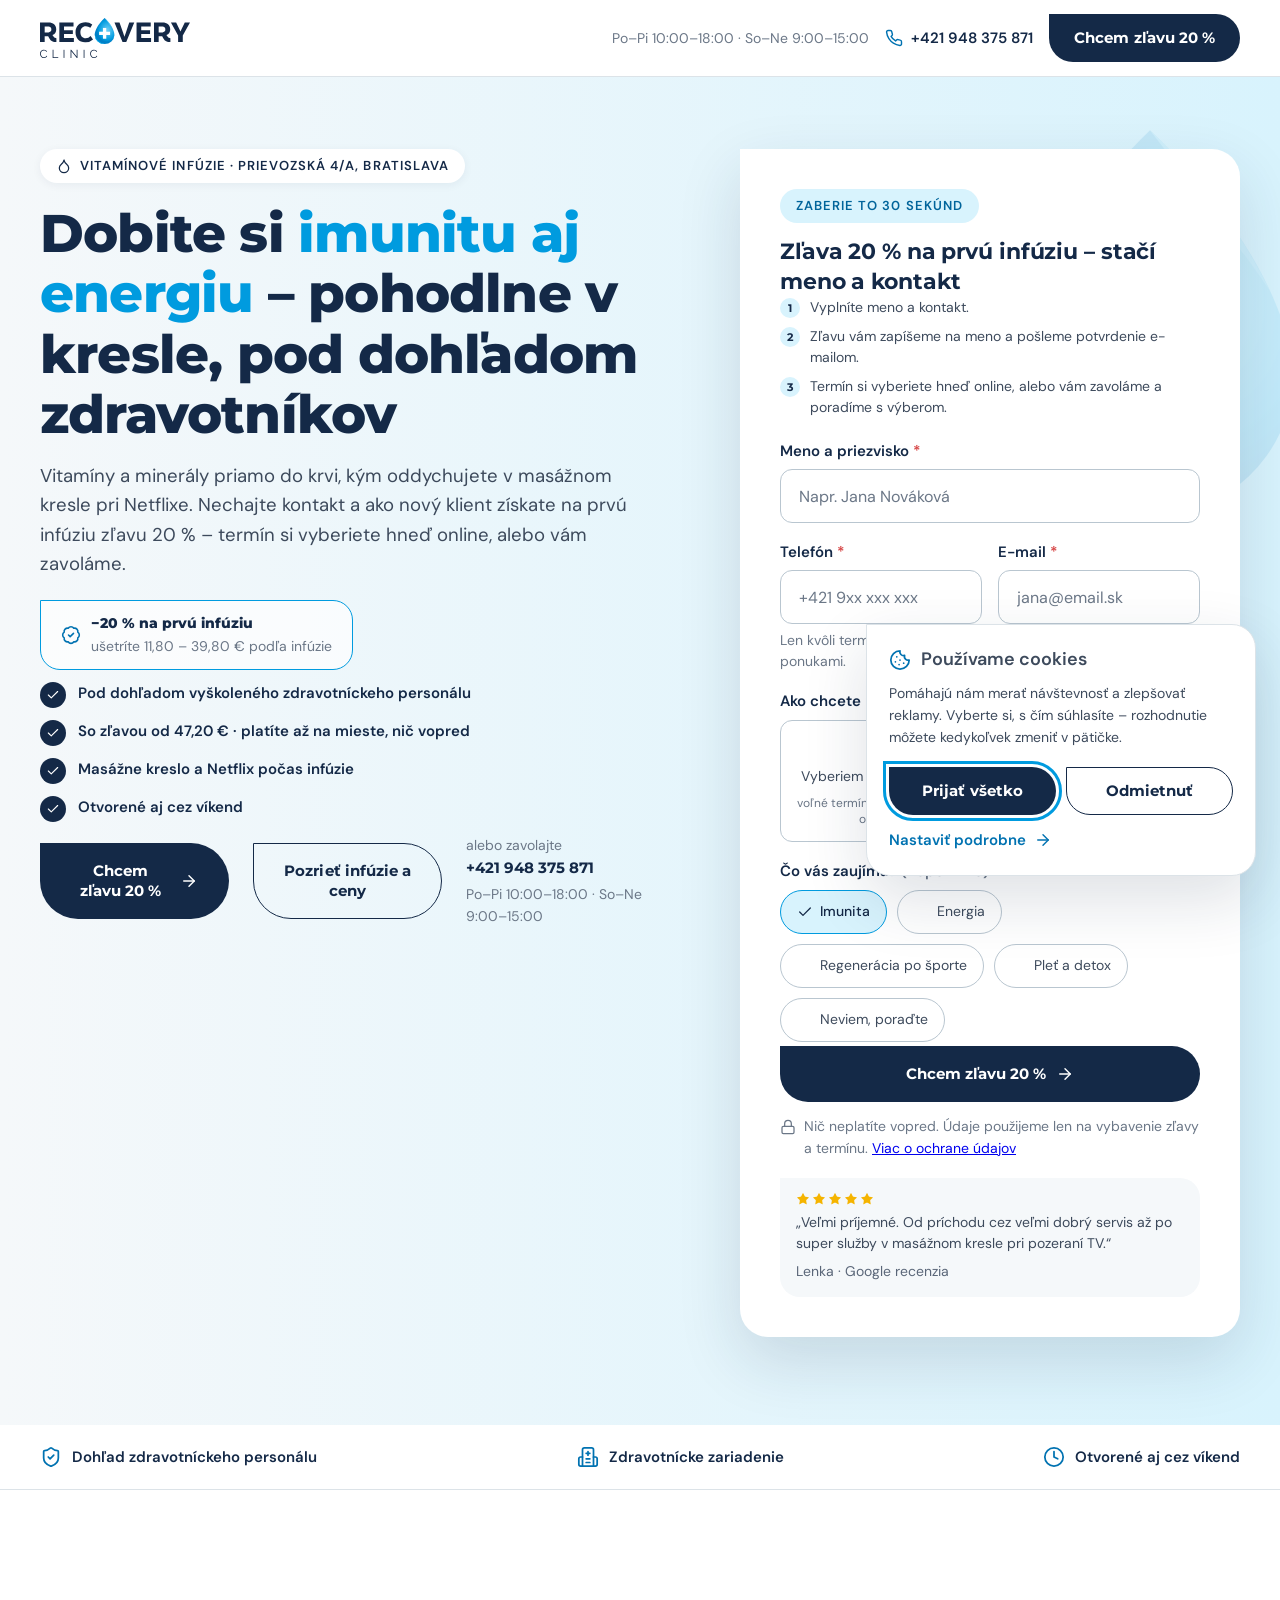
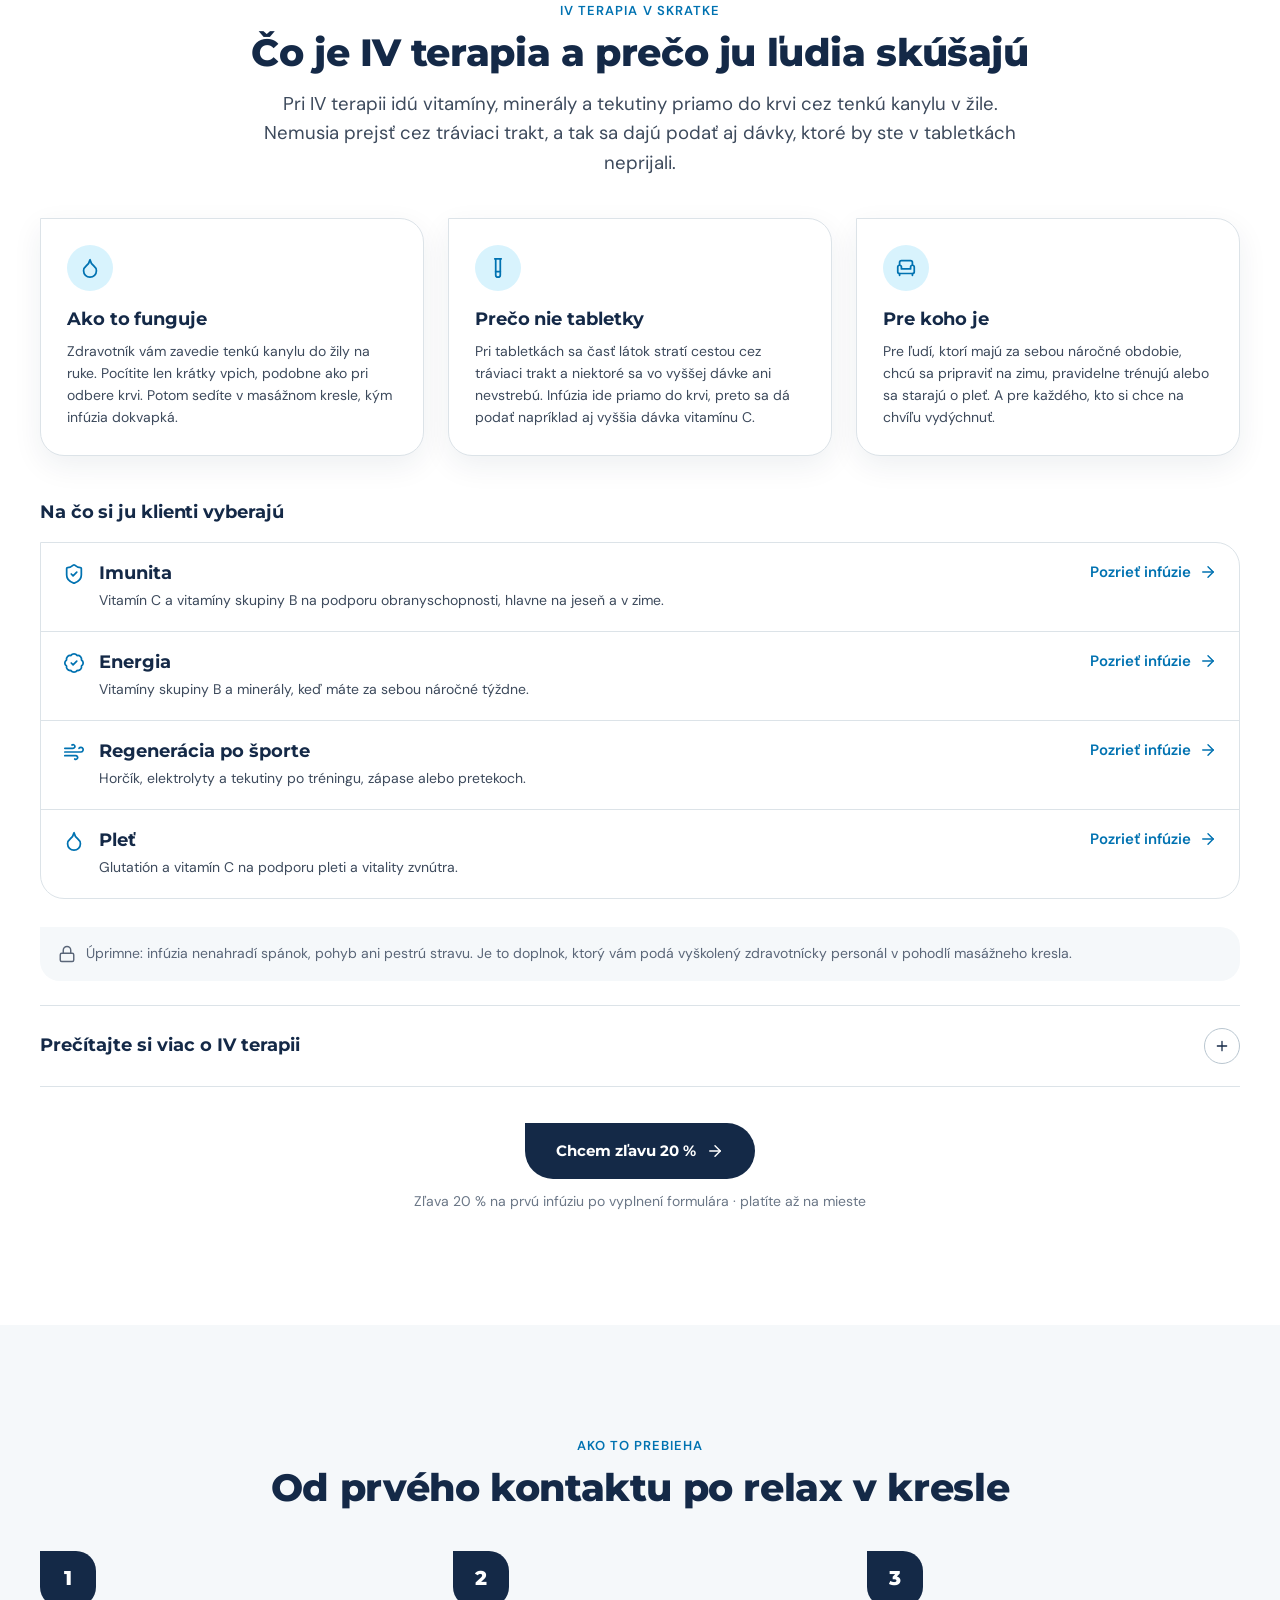
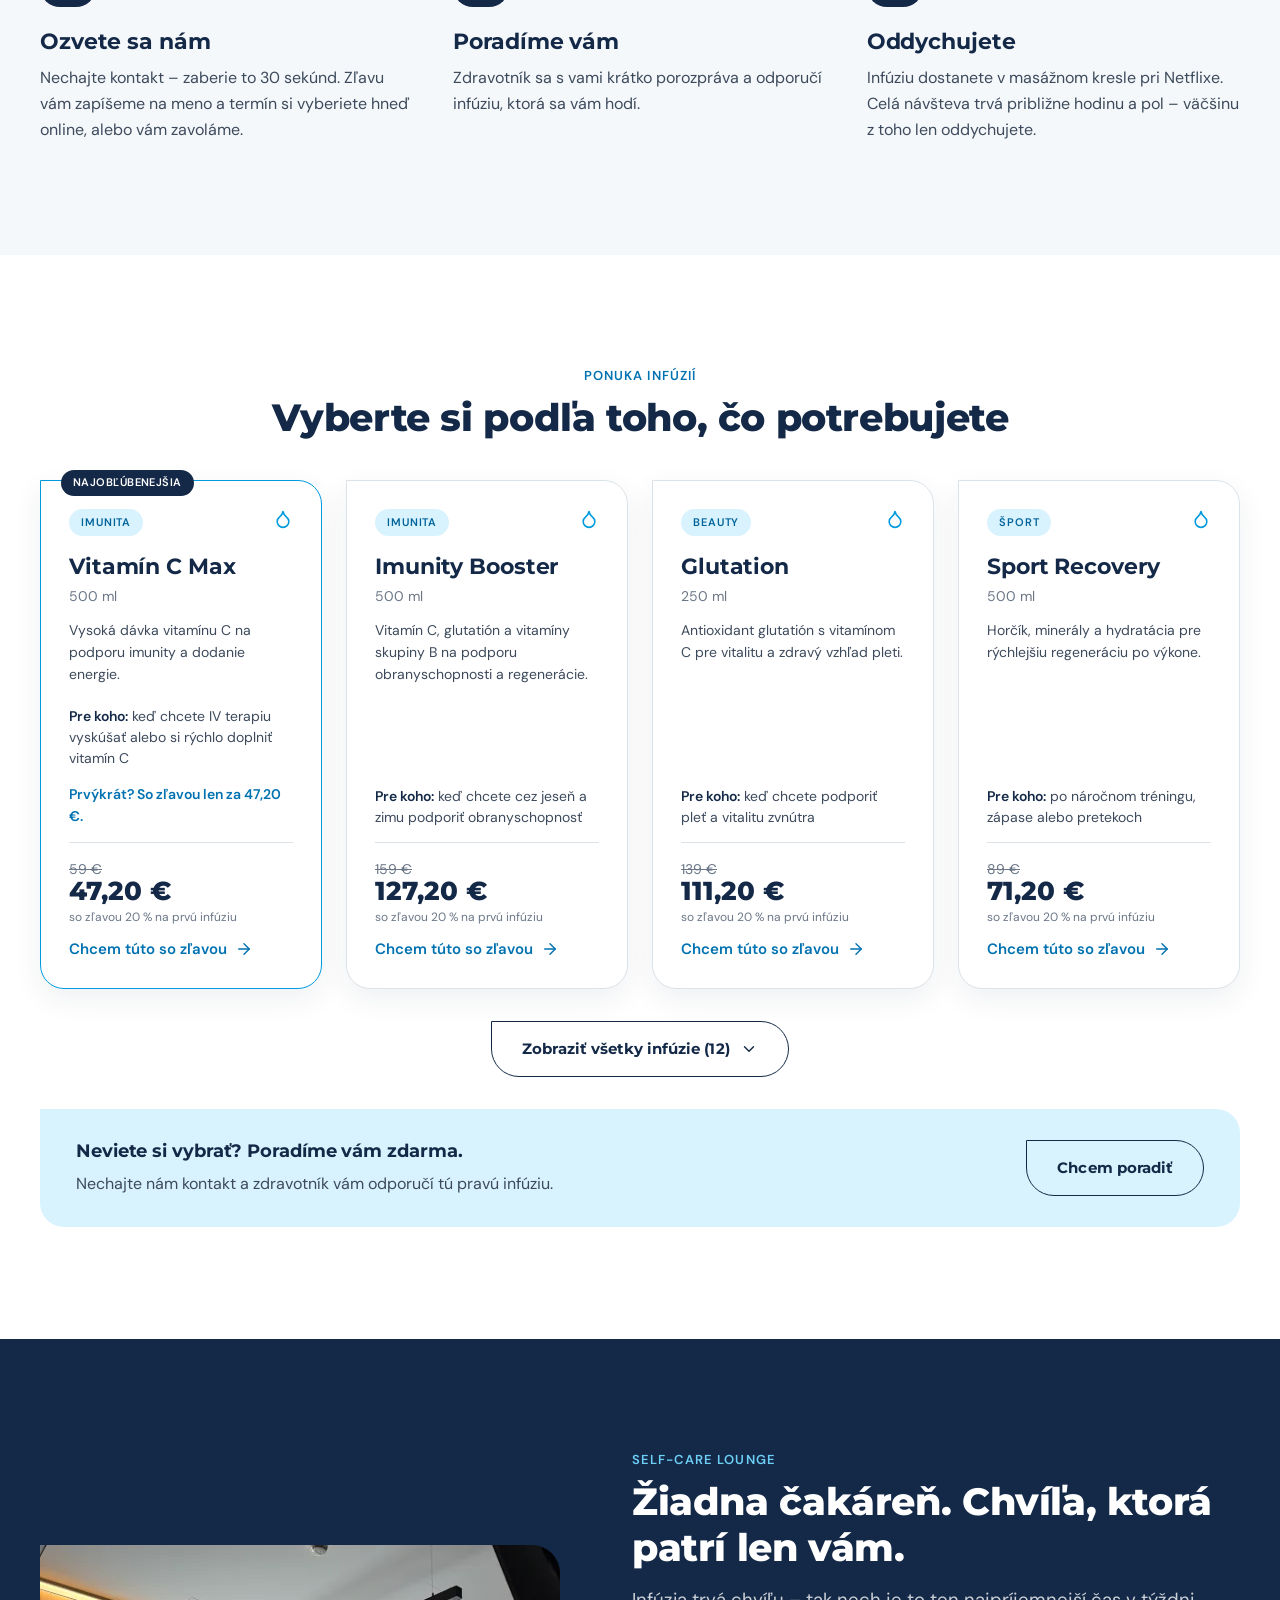
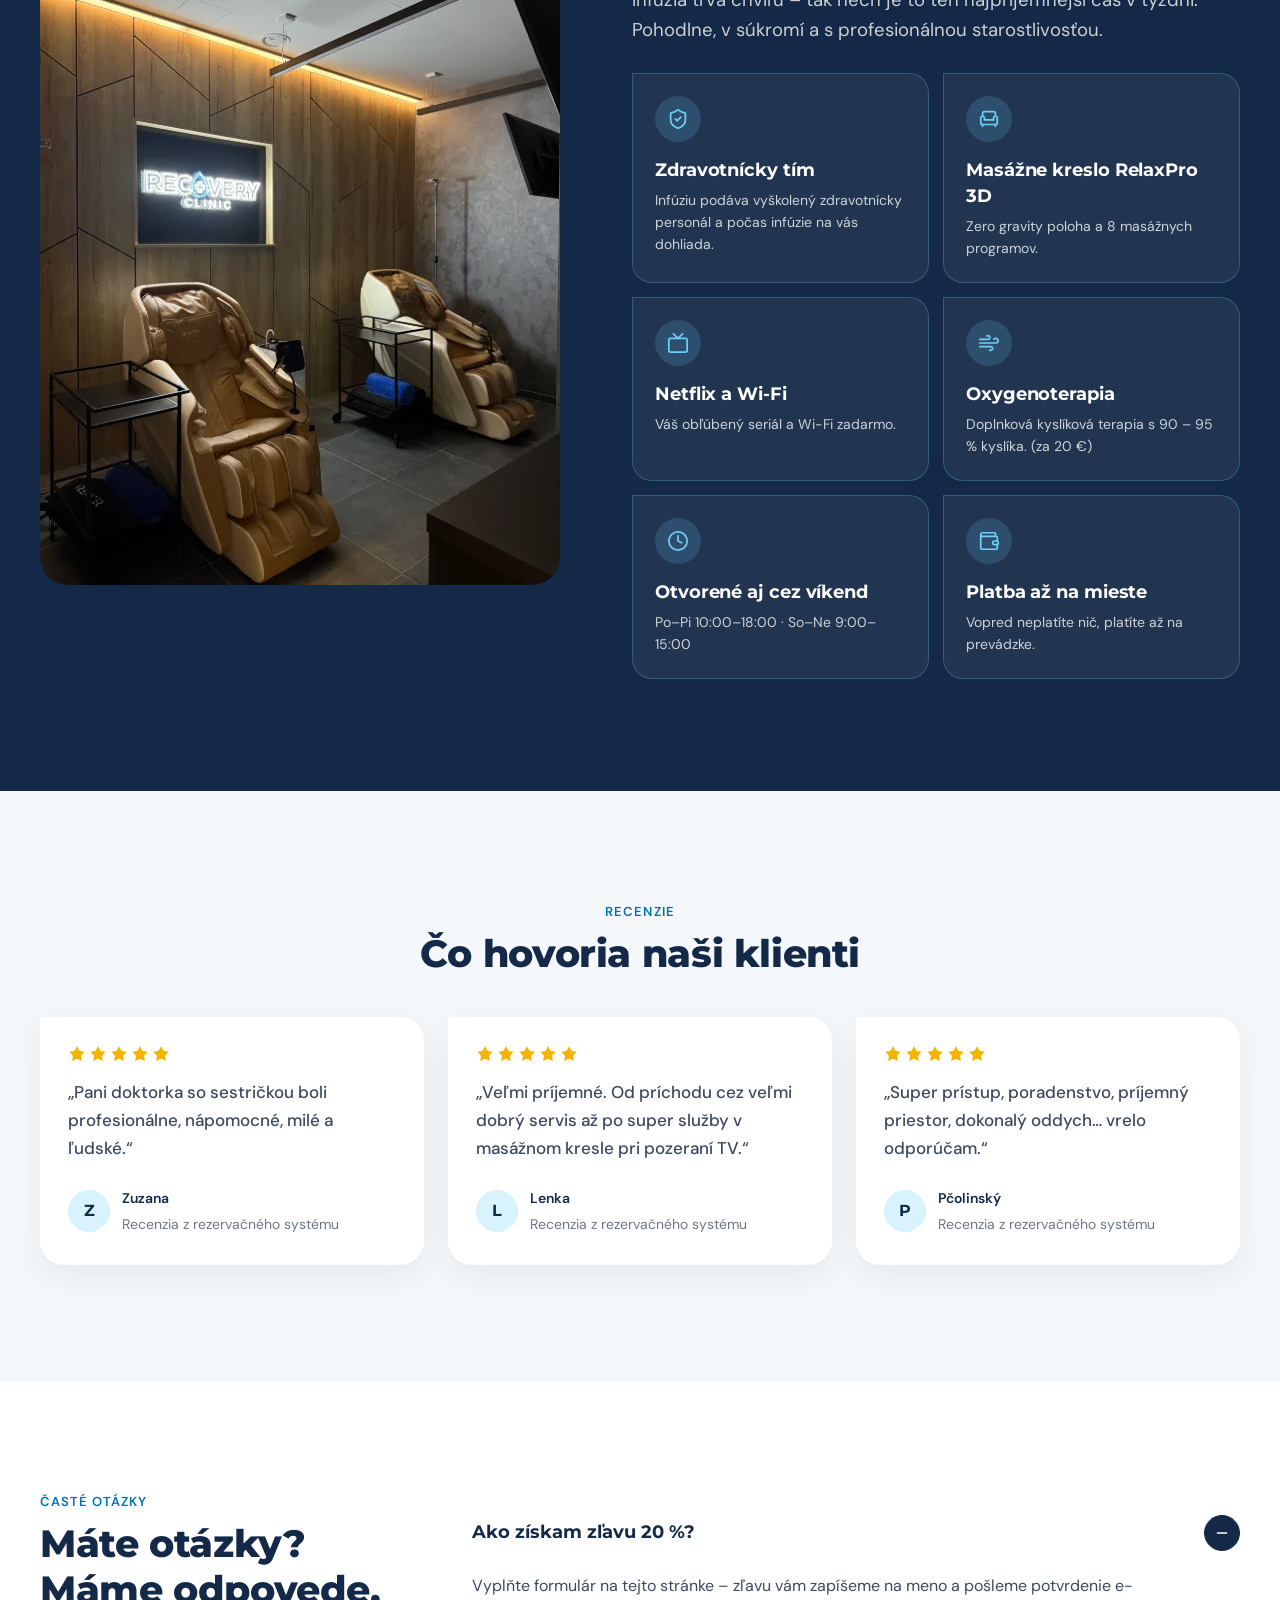
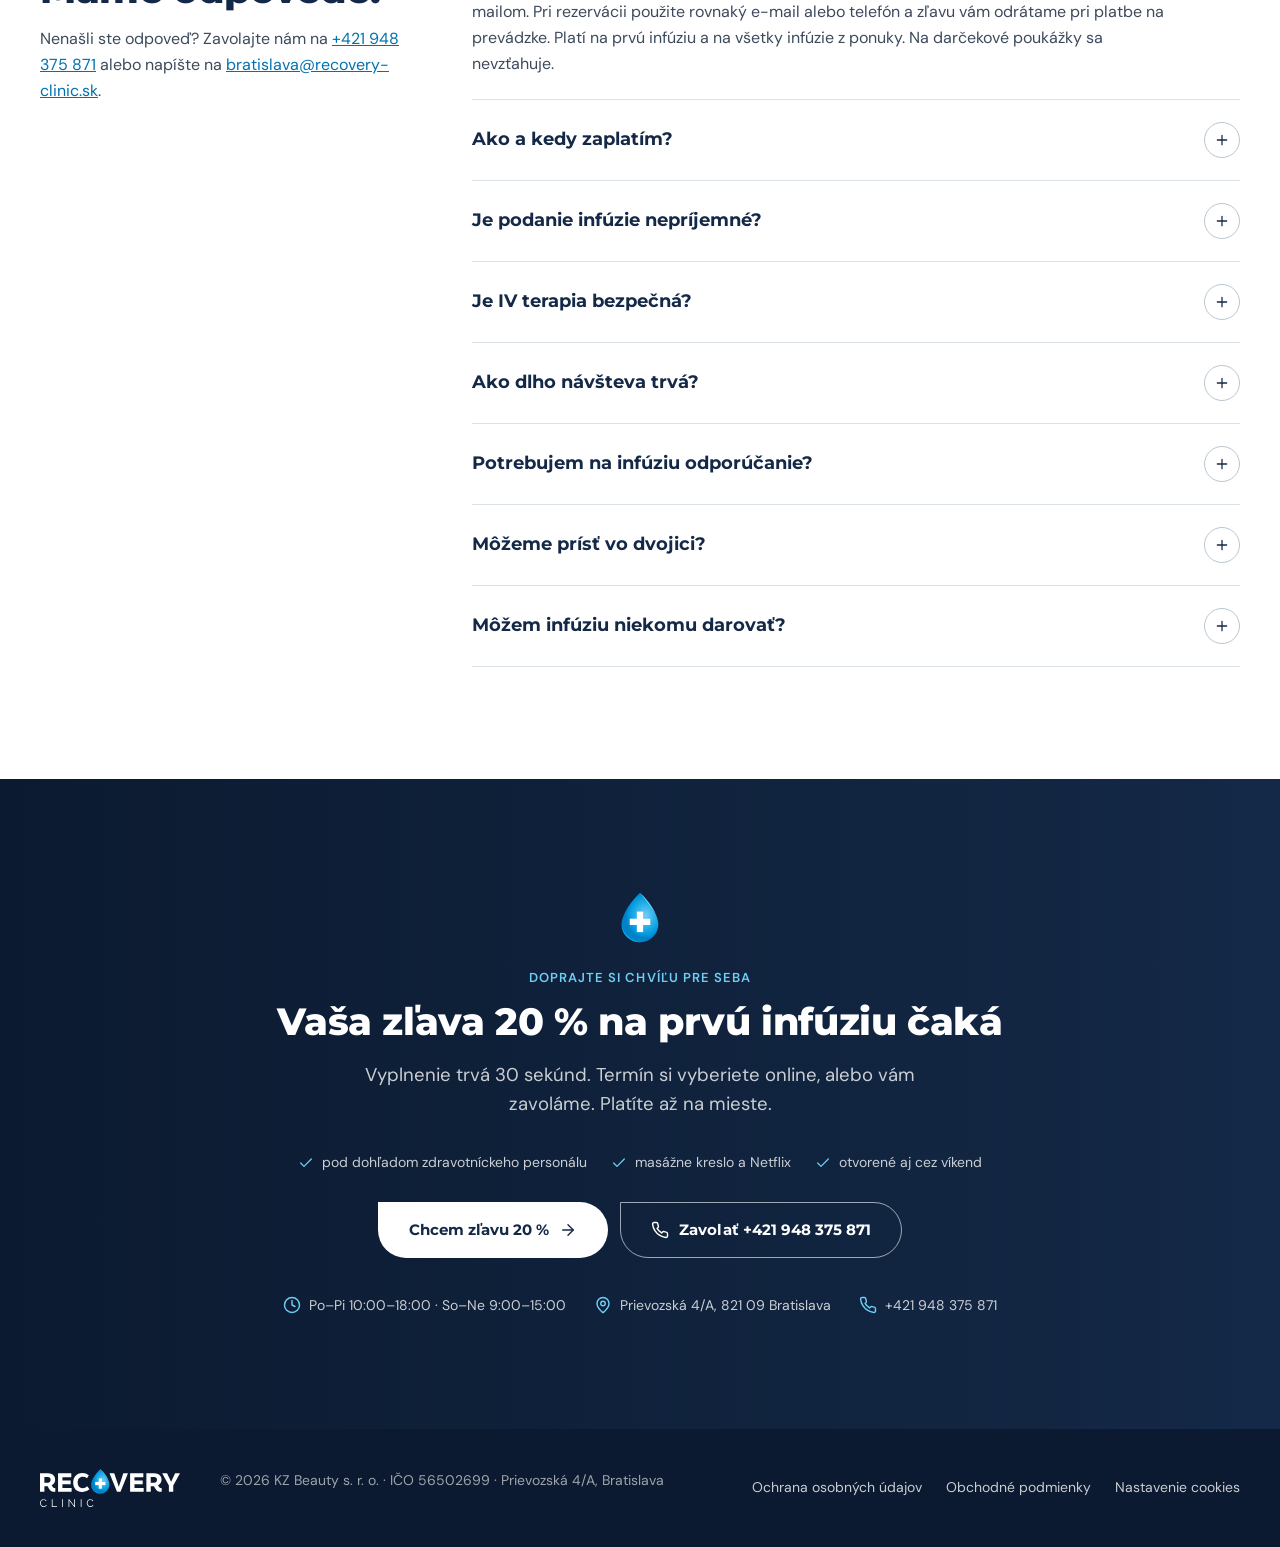
==== commit 3b6c7053: "content: drop every mention of refreshments Daniel's call: nothing on the page may promise refreshme" ====
--- a/index.html
+++ b/index.html
@@ -279,7 +279,7 @@
         </li>
         <li>
           <svg class="ico" aria-hidden="true"><use href="#i-check"/></svg>
-          <span>Masážne kreslo, Netflix a občerstvenie<span class="is-desktop"> počas infúzie</span></span>
+          <span>Masážne kreslo a Netflix<span class="is-desktop"> počas infúzie</span></span>
         </li>
         <li>
           <svg class="ico" aria-hidden="true"><use href="#i-check"/></svg>
@@ -693,7 +693,7 @@
       <div class="step">
         <div class="step__badge" aria-hidden="true">3</div>
         <h3>Oddychujete</h3>
-        <p class="body-m">Infúziu dostanete v masážnom kresle pri Netflixe a s občerstvením. Celá návšteva trvá približne hodinu a pol – väčšinu z toho len oddychujete.</p>
+        <p class="body-m">Infúziu dostanete v masážnom kresle pri Netflixe. Celá návšteva trvá približne hodinu a pol – väčšinu z toho len oddychujete.</p>
       </div>
     </div>
   </div>
@@ -796,8 +796,8 @@
         </div>
         <div class="card-usp">
           <div class="card-usp__icon"><svg class="ico" aria-hidden="true"><use href="#i-tv"/></svg></div>
-          <h3 class="h4">Netflix a občerstvenie</h3>
-          <p>Váš obľúbený seriál, nápoj a Wi-Fi zadarmo.</p>
+          <h3 class="h4">Netflix a Wi-Fi</h3>
+          <p>Váš obľúbený seriál a Wi-Fi zadarmo.</p>
         </div>
         <div class="card-usp">
           <div class="card-usp__icon"><svg class="ico" aria-hidden="true"><use href="#i-wind"/></svg></div>
